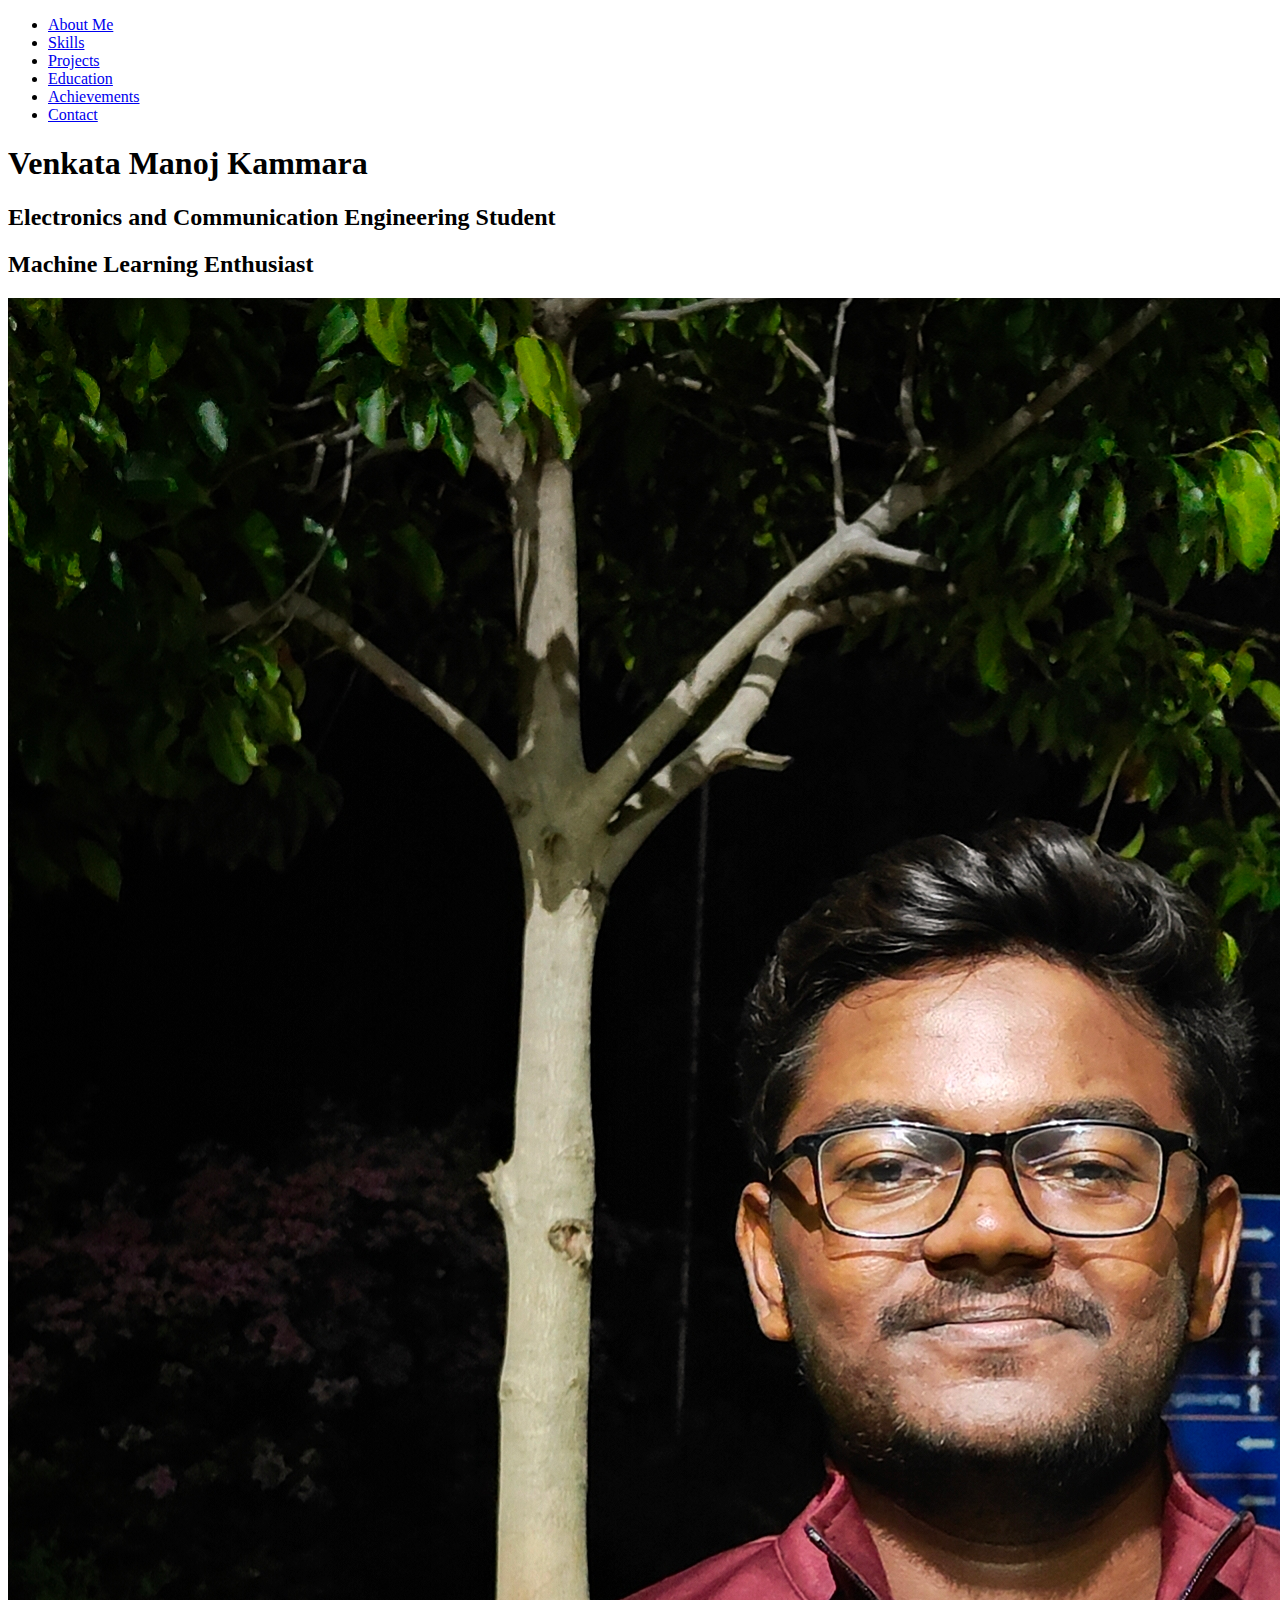
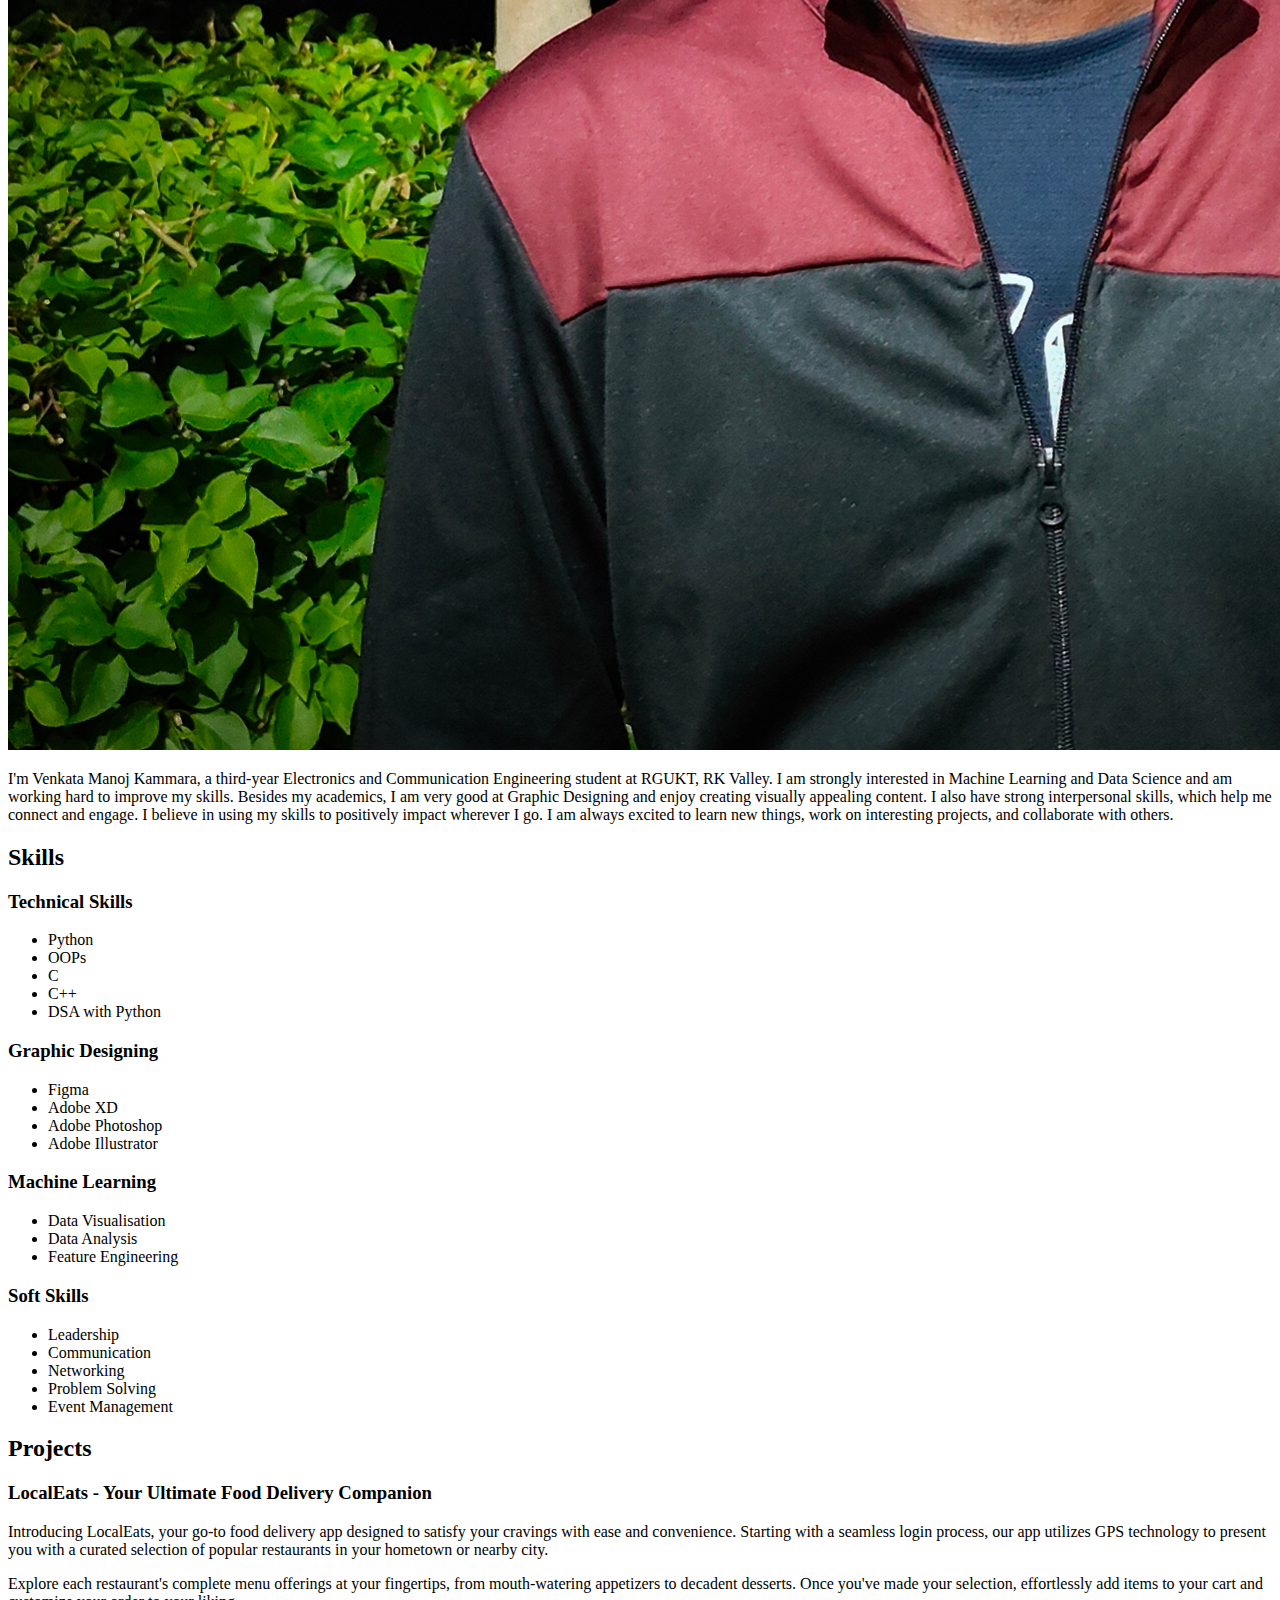
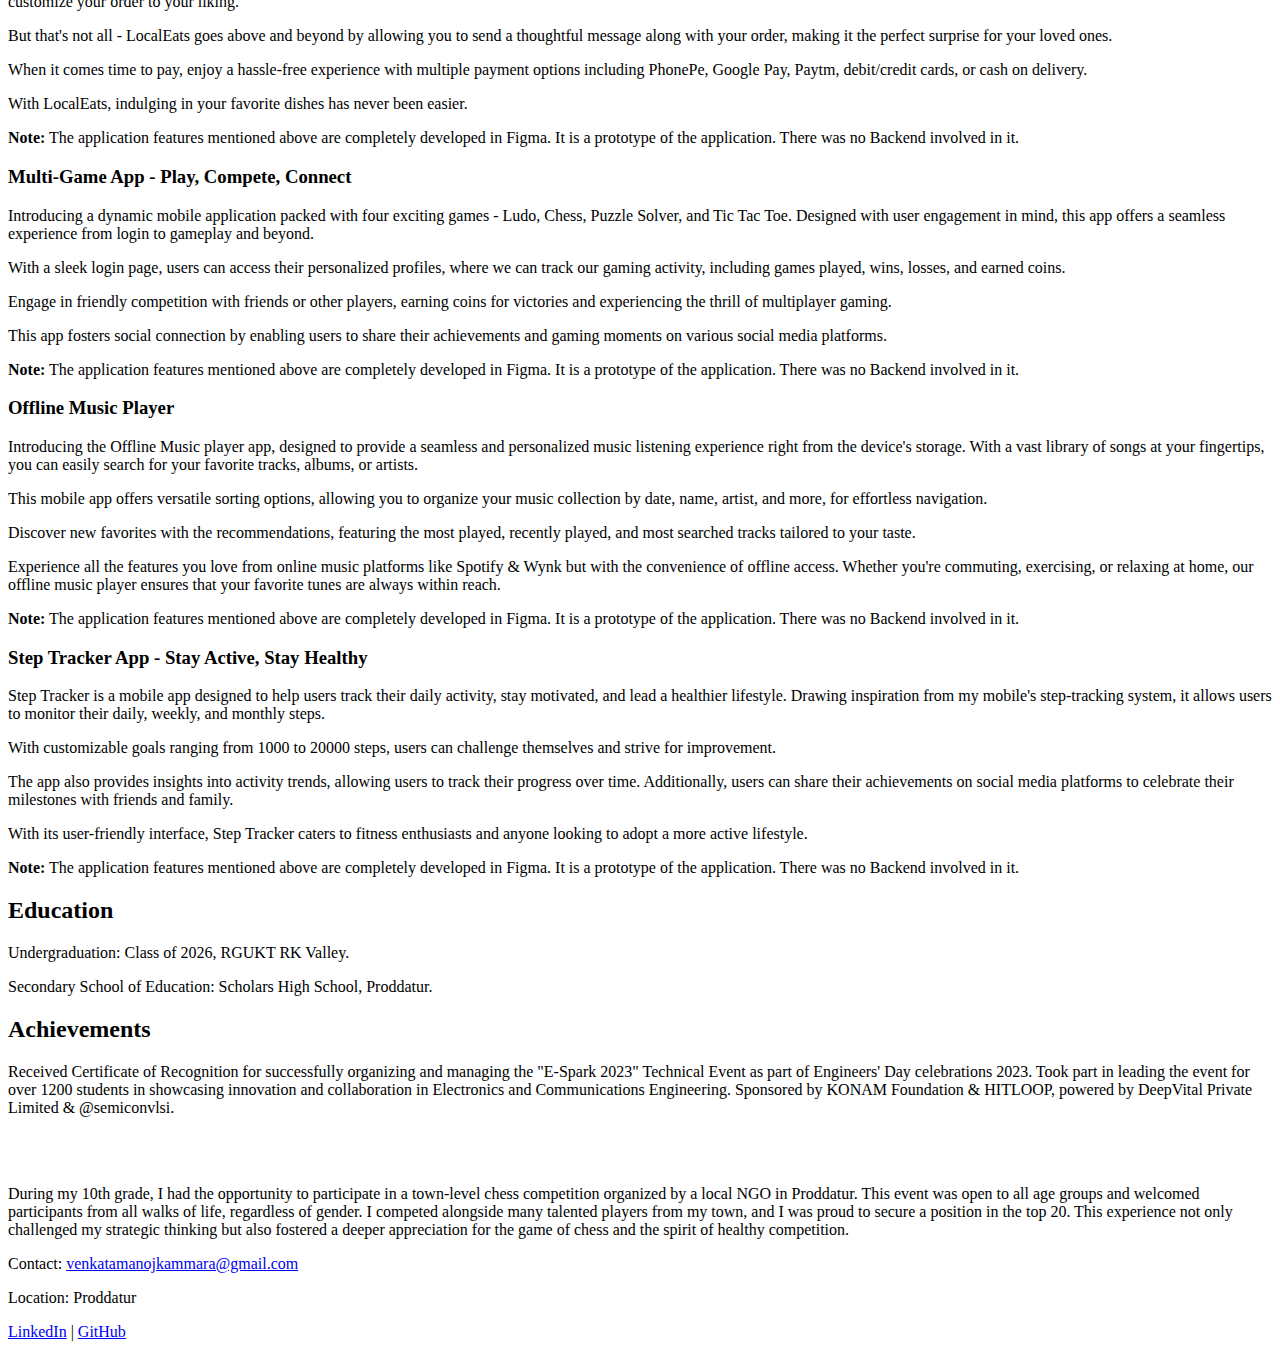
==== index.html @ 395d2ce2 "Add files via upload" ====
<!DOCTYPE html>
<html lang="en">
<head>
    <meta charset="UTF-8">
    <meta name="viewport" content="width=device-width, initial-scale=1.0">
    <title>Venkata Manoj Kammara - Portfolio</title>
    <link rel="stylesheet" href="c:\Users\venka\OneDrive\Documents\Venkata Manoj Portfolio\style.css">
</head>
<body>
    <header>
        <nav>
            <ul>
                <li><a href="#about">About Me</a></li>
                <li><a href="#skills">Skills</a></li>
                <li><a href="#projects">Projects</a></li>
                <li><a href="#education">Education</a></li>
                <li><a href="#achievements">Achievements</a></li>
                <li><a href="#contact">Contact</a></li>
            </ul>
        </nav>
    </header>

    <section id="about">
        <h1>Venkata Manoj Kammara</h1>
        <h2>Electronics and Communication Engineering Student</h2>
        <h2>Machine Learning Enthusiast</h2>
        <img src="profile.jpg" alt="Profile Picture">
        <p>I'm Venkata Manoj Kammara, a third-year Electronics and Communication Engineering student at RGUKT, RK Valley. I am strongly interested in Machine Learning and Data Science and am working hard to improve my skills. Besides my academics, I am very good at Graphic Designing and enjoy creating visually appealing content. I also have strong interpersonal skills, which help me connect and engage. I believe in using my skills to positively impact wherever I go. I am always excited to learn new things, work on interesting projects, and collaborate with others.</p>
    </section>

    <section id="skills">
        <h2>Skills</h2>
        <div class="skills-container">
            <div class="skill-category">
                <h3>Technical Skills</h3>
                <ul>
                    <li>Python</li>
                    <li>OOPs</li>
                    <li>C</li>
                    <li>C++</li>
                    <li>DSA with Python</li>
                </ul>
            </div>
            <div class="skill-category">
                <h3>Graphic Designing</h3>
                <ul>
                    <li>Figma</li>
                    <li>Adobe XD</li>
                    <li>Adobe Photoshop</li>
                    <li>Adobe Illustrator</li>
                </ul>
            </div>
            <div class="skill-category">
                <h3>Machine Learning</h3>
                <ul>
                    <li>Data Visualisation</li>
                    <li>Data Analysis</li>
                    <li>Feature Engineering</li>
                </ul>
            </div>
            <div class="skill-category">
                <h3>Soft Skills</h3>
                <ul>
                    <li>Leadership</li>
                    <li>Communication</li>
                    <li>Networking</li>
                    <li>Problem Solving</li>
                    <li>Event Management</li>
                </ul>
            </div>
        </div>
    </section>

    <section id="projects">
        <h2>Projects</h2>
        <div class="project">
            <h3>LocalEats - Your Ultimate Food Delivery Companion</h3>
            <p>Introducing LocalEats, your go-to food delivery app designed to satisfy your cravings with ease and convenience. Starting with a seamless login process, our app utilizes GPS technology to present you with a curated selection of popular restaurants in your hometown or nearby city.</p>
            <p>Explore each restaurant's complete menu offerings at your fingertips, from mouth-watering appetizers to decadent desserts. Once you've made your selection, effortlessly add items to your cart and customize your order to your liking.</p>
            <p>But that's not all - LocalEats goes above and beyond by allowing you to send a thoughtful message along with your order, making it the perfect surprise for your loved ones.</p>
            <p>When it comes time to pay, enjoy a hassle-free experience with multiple payment options including PhonePe, Google Pay, Paytm, debit/credit cards, or cash on delivery.</p>
            <p>With LocalEats, indulging in your favorite dishes has never been easier.</p>
            <p><strong>Note:</strong> The application features mentioned above are completely developed in Figma. It is a prototype of the application. There was no Backend involved in it.</p>
        </div>

        <div class="project">
            <h3>Multi-Game App - Play, Compete, Connect</h3>
            <p>Introducing a dynamic mobile application packed with four exciting games - Ludo, Chess, Puzzle Solver, and Tic Tac Toe. Designed with user engagement in mind, this app offers a seamless experience from login to gameplay and beyond.</p>
            <p>With a sleek login page, users can access their personalized profiles, where we can track our gaming activity, including games played, wins, losses, and earned coins.</p>
            <p>Engage in friendly competition with friends or other players, earning coins for victories and experiencing the thrill of multiplayer gaming.</p>
            <p>This app fosters social connection by enabling users to share their achievements and gaming moments on various social media platforms.</p>
            <p><strong>Note:</strong> The application features mentioned above are completely developed in Figma. It is a prototype of the application. There was no Backend involved in it.</p>
        </div>

        <div class="project">
            <h3>Offline Music Player</h3>
            <p>Introducing the Offline Music player app, designed to provide a seamless and personalized music listening experience right from the device's storage. With a vast library of songs at your fingertips, you can easily search for your favorite tracks, albums, or artists.</p>
            <p>This mobile app offers versatile sorting options, allowing you to organize your music collection by date, name, artist, and more, for effortless navigation.</p>
            <p>Discover new favorites with the recommendations, featuring the most played, recently played, and most searched tracks tailored to your taste.</p>
            <p>Experience all the features you love from online music platforms like Spotify & Wynk but with the convenience of offline access. Whether you're commuting, exercising, or relaxing at home, our offline music player ensures that your favorite tunes are always within reach.</p>
            <p><strong>Note:</strong> The application features mentioned above are completely developed in Figma. It is a prototype of the application. There was no Backend involved in it.</p>
        </div>

        <div class="project">
            <h3>Step Tracker App - Stay Active, Stay Healthy</h3>
            <p>Step Tracker is a mobile app designed to help users track their daily activity, stay motivated, and lead a healthier lifestyle. Drawing inspiration from my mobile's step-tracking system, it allows users to monitor their daily, weekly, and monthly steps.</p>
            <p>With customizable goals ranging from 1000 to 20000 steps, users can challenge themselves and strive for improvement.</p>
            <p>The app also provides insights into activity trends, allowing users to track their progress over time. Additionally, users can share their achievements on social media platforms to celebrate their milestones with friends and family.</p>
            <p>With its user-friendly interface, Step Tracker caters to fitness enthusiasts and anyone looking to adopt a more active lifestyle.</p>
            <p><strong>Note:</strong> The application features mentioned above are completely developed in Figma. It is a prototype of the application. There was no Backend involved in it.</p>
        </div>
    </section>

    <section id="education">
        <h2>Education</h2>
        <p>Undergraduation: Class of 2026, RGUKT RK Valley.</p>
        <p>Secondary School of Education: Scholars High School, Proddatur.</p>
    </section>

    <section id="achievements">
        <h2>Achievements</h2>
        <div class="achievement">
            <p>Received Certificate of Recognition for successfully organizing and managing the "E-Spark 2023" Technical Event as part of Engineers' Day celebrations 2023. Took part in leading the event for over 1200 students in showcasing innovation and collaboration in Electronics and Communications Engineering. Sponsored by KONAM Foundation & HITLOOP, powered by DeepVital Private Limited & @semiconvlsi.</p>
        </div>
        <br>
        <br>
        <div class="achievement">
            <p>During my 10th grade, I had the opportunity to participate in a town-level chess competition organized by a local NGO in Proddatur. This event was open to all age groups and welcomed participants from all walks of life, regardless of gender. I competed alongside many talented players from my town, and I was proud to secure a position in the top 20. This experience not only challenged my strategic thinking but also fostered a deeper appreciation for the game of chess and the spirit of healthy competition.</p>
        </div>
    </section>

    <footer>
        <p>Contact: <a href="mailto:venkatamanojkammara@gmail.com">venkatamanojkammara@gmail.com</a></p>
        <p>Location: Proddatur</p>
        <p><a href="https://www.linkedin.com/in/venkata-manoj-kammara/">LinkedIn</a> | <a href="https://github.com/venkatamanojkammara">GitHub</a></p>
    </footer>
</body>
</html>
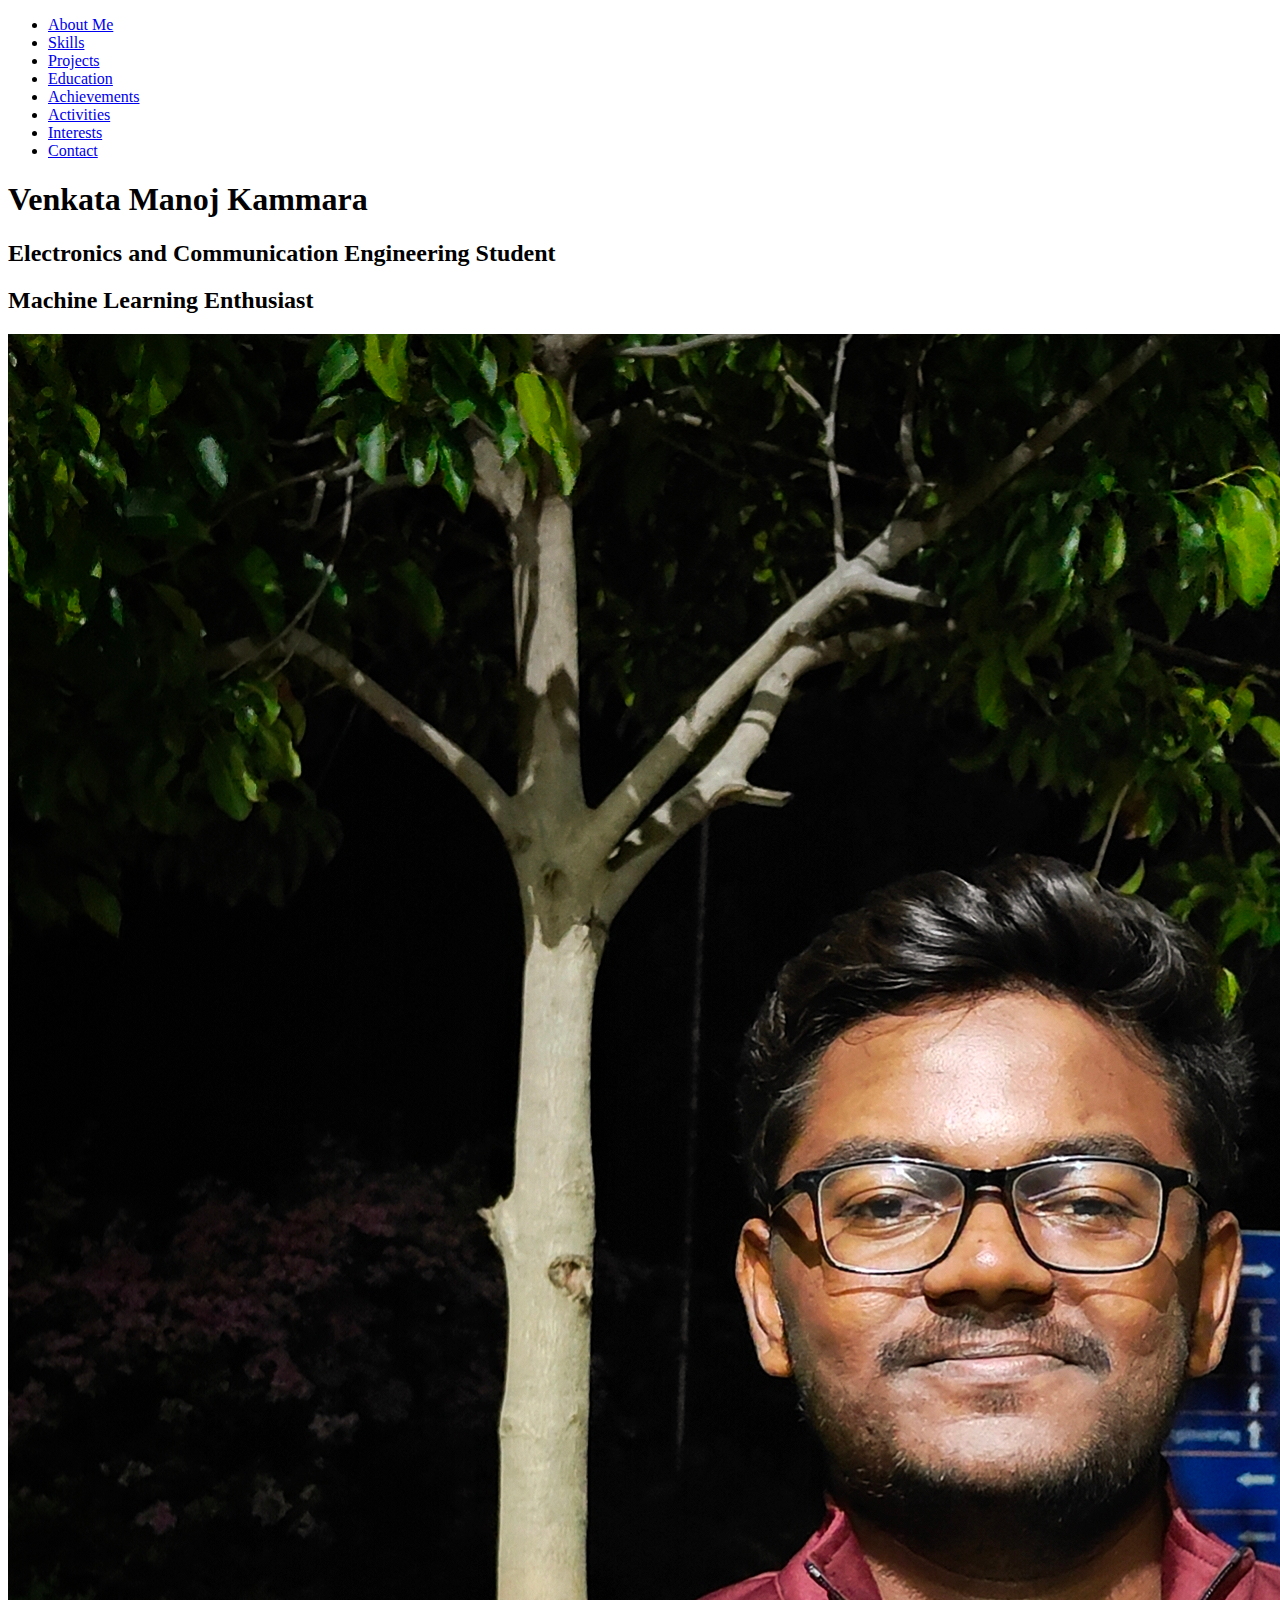
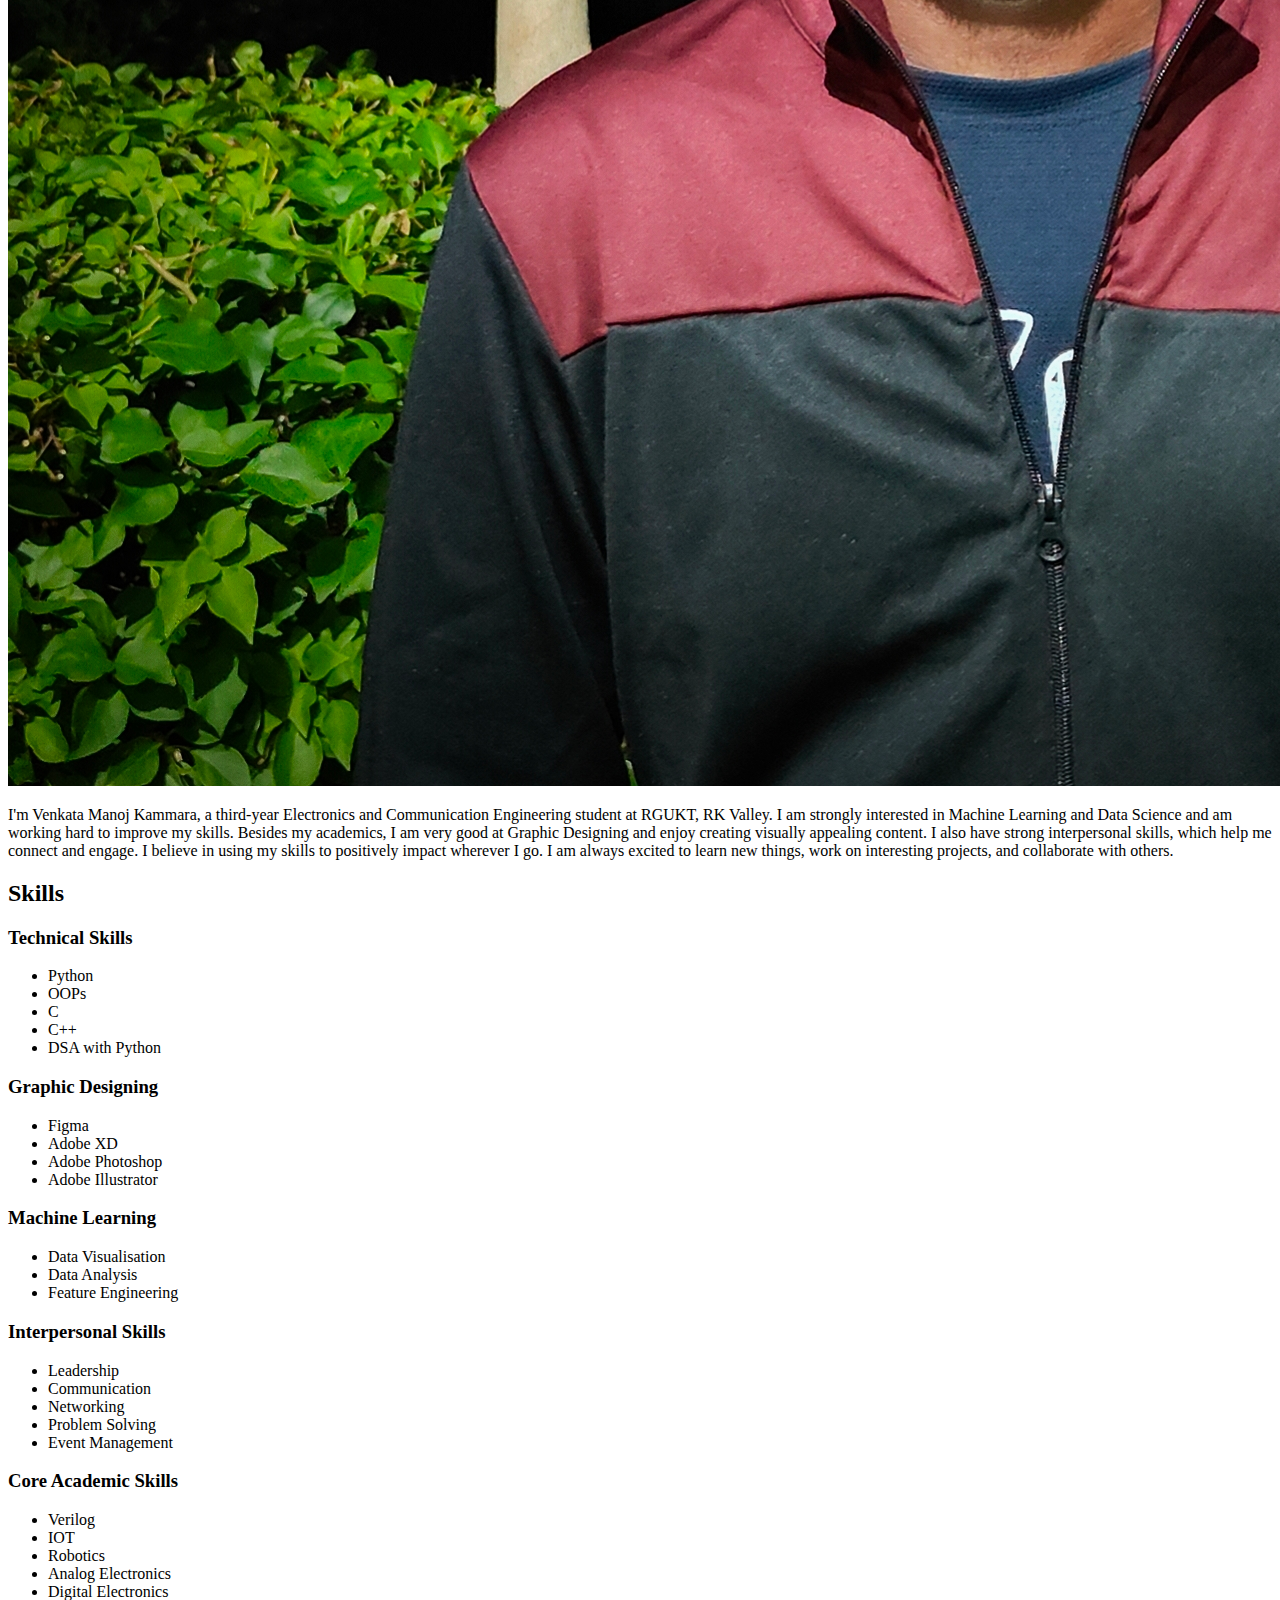
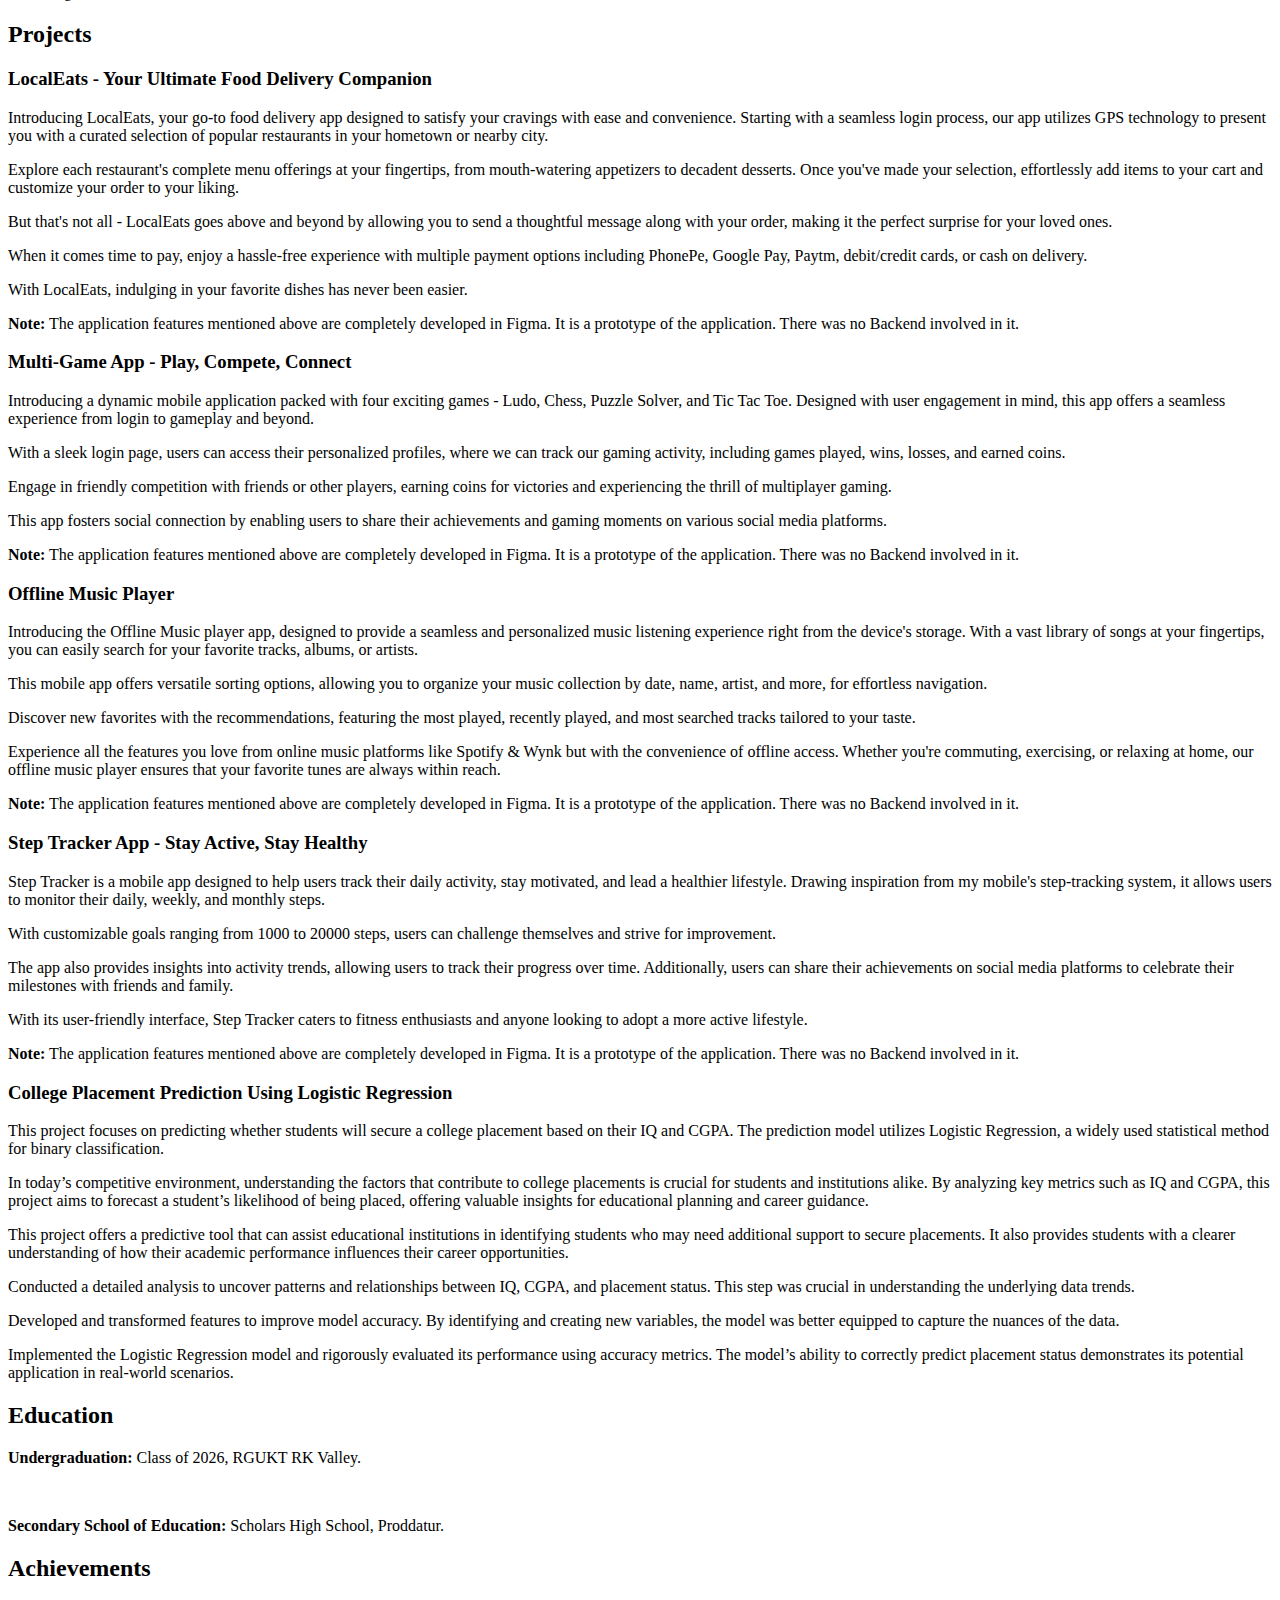
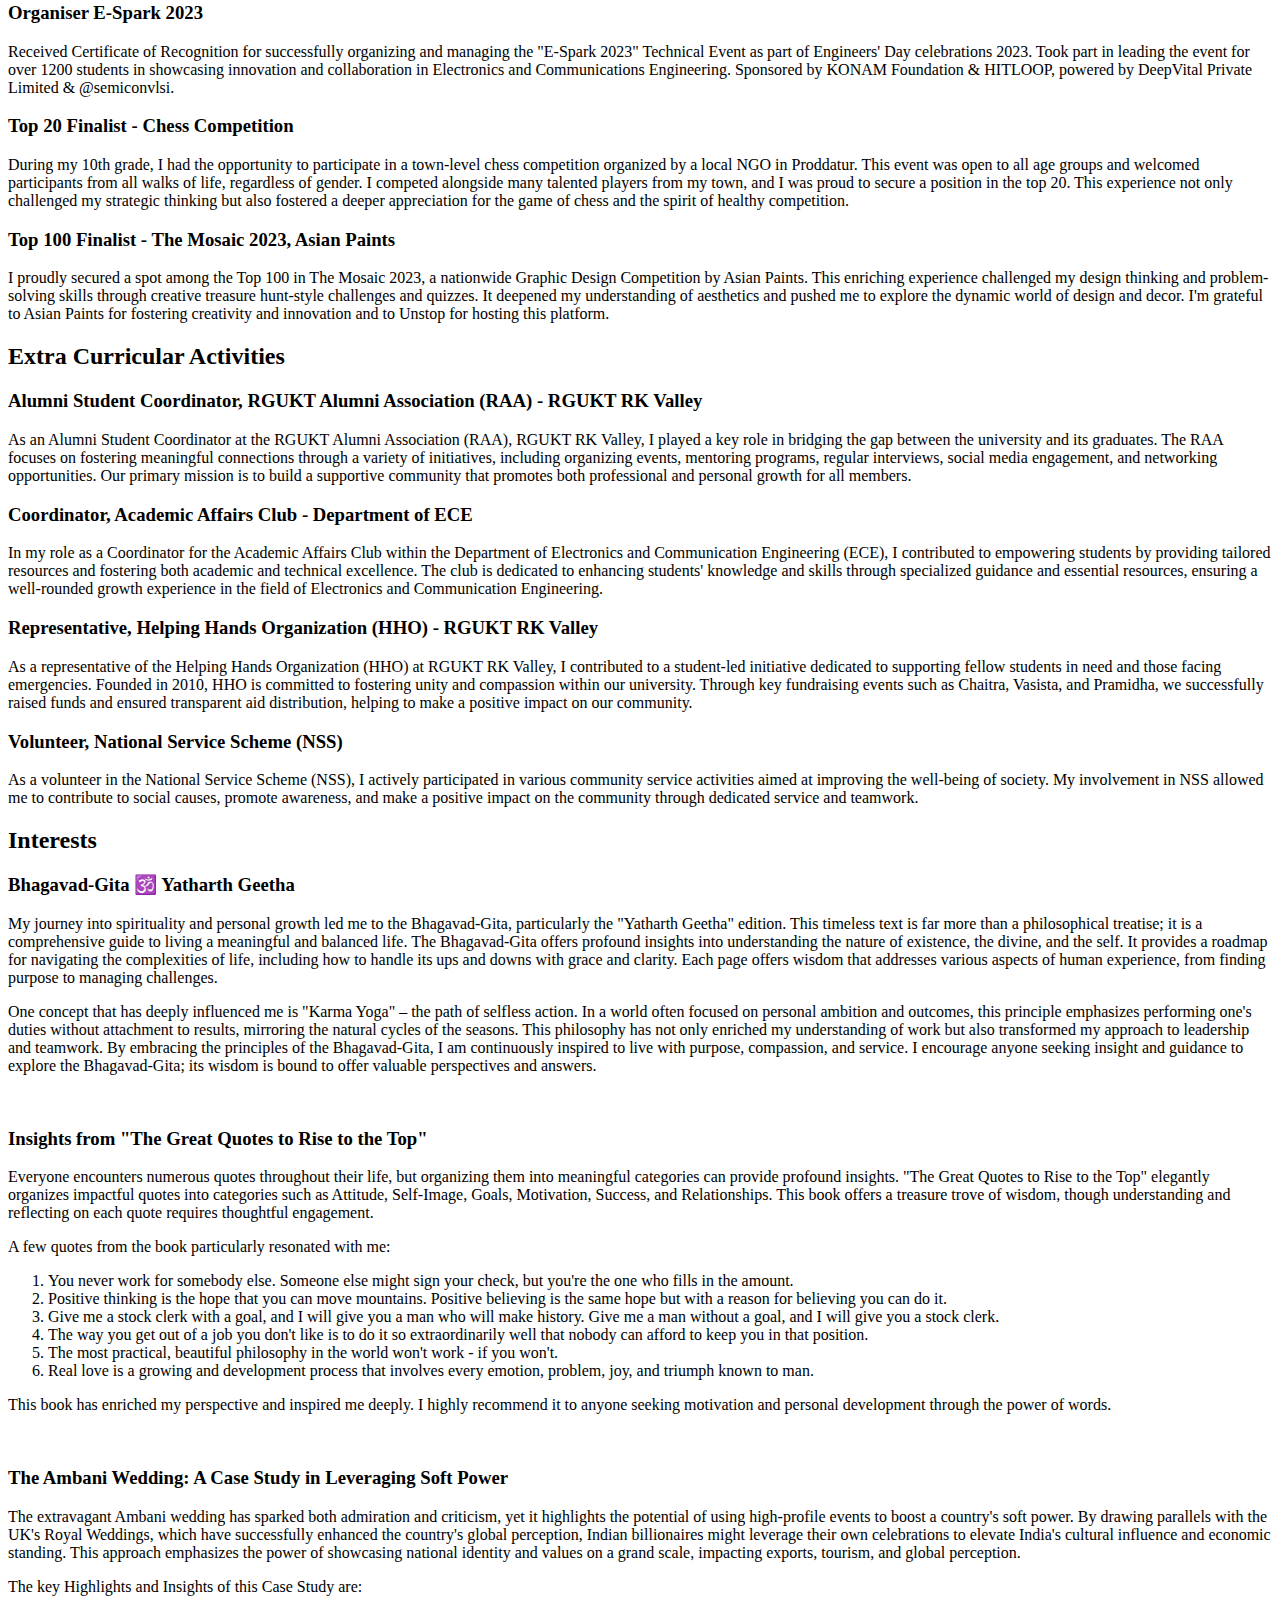
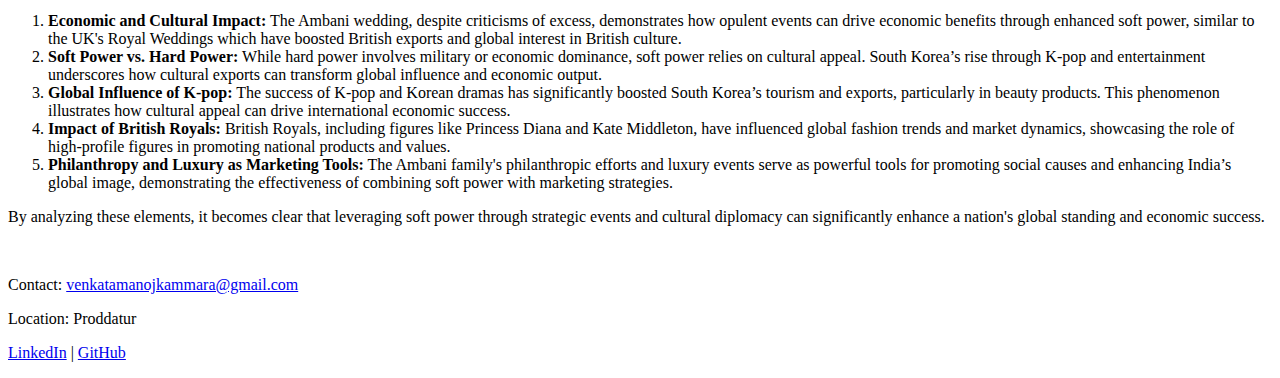
==== commit dfaed5bc: "Add files via upload" ====
--- a/index.html
+++ b/index.html
@@ -15,6 +15,8 @@
                 <li><a href="#projects">Projects</a></li>
                 <li><a href="#education">Education</a></li>
                 <li><a href="#achievements">Achievements</a></li>
+                <li><a href="#activities">Activities</a></li>
+                <li><a href="#interests">Interests</a></li>
                 <li><a href="#contact">Contact</a></li>
             </ul>
         </nav>
@@ -59,13 +61,23 @@
                 </ul>
             </div>
             <div class="skill-category">
-                <h3>Soft Skills</h3>
-                <ul>
-                    <li>Leadership</li>
+                <h3>Interpersonal Skills</h3>
+                <ul>
+                    <li>Leadership</li> 
                     <li>Communication</li>
                     <li>Networking</li>
                     <li>Problem Solving</li>
                     <li>Event Management</li>
+                </ul>
+            </div>
+            <div class="skill-category">
+                <h3>Core Academic Skills</h3>
+                <ul>
+                    <li>Verilog</li>
+                    <li>IOT</li>
+                    <li>Robotics</li>
+                    <li>Analog Electronics</li>
+                    <li>Digital Electronics</li>
                 </ul>
             </div>
         </div>
@@ -109,25 +121,113 @@
             <p>With its user-friendly interface, Step Tracker caters to fitness enthusiasts and anyone looking to adopt a more active lifestyle.</p>
             <p><strong>Note:</strong> The application features mentioned above are completely developed in Figma. It is a prototype of the application. There was no Backend involved in it.</p>
         </div>
+
+        <div class="project">
+            <h3>College Placement Prediction Using Logistic Regression</h3>
+            <p>This project focuses on predicting whether students will secure a college placement based on their IQ and CGPA. The prediction model utilizes Logistic Regression, a widely used statistical method for binary classification.</p>
+            <p>In today’s competitive environment, understanding the factors that contribute to college placements is crucial for students and institutions alike. By analyzing key metrics such as IQ and CGPA, this project aims to forecast a student’s likelihood of being placed, offering valuable insights for educational planning and career guidance.</p>
+            <p>This project offers a predictive tool that can assist educational institutions in identifying students who may need additional support to secure placements. It also provides students with a clearer understanding of how their academic performance influences their career opportunities.</p>
+            <p>Conducted a detailed analysis to uncover patterns and relationships between IQ, CGPA, and placement status. This step was crucial in understanding the underlying data trends.</p>
+            <p>Developed and transformed features to improve model accuracy. By identifying and creating new variables, the model was better equipped to capture the nuances of the data.</p>
+            <p>Implemented the Logistic Regression model and rigorously evaluated its performance using accuracy metrics. The model’s ability to correctly predict placement status demonstrates its potential application in real-world scenarios.</p>
+        </div>
+
     </section>
 
     <section id="education">
         <h2>Education</h2>
-        <p>Undergraduation: Class of 2026, RGUKT RK Valley.</p>
-        <p>Secondary School of Education: Scholars High School, Proddatur.</p>
+        <p><strong>Undergraduation:</strong> Class of 2026, RGUKT RK Valley.</p>
+        <br>
+        <p><strong>Secondary School of Education:</strong> Scholars High School, Proddatur.</p>
     </section>
 
     <section id="achievements">
         <h2>Achievements</h2>
         <div class="achievement">
+            <h3>Organiser E-Spark 2023</h3>
             <p>Received Certificate of Recognition for successfully organizing and managing the "E-Spark 2023" Technical Event as part of Engineers' Day celebrations 2023. Took part in leading the event for over 1200 students in showcasing innovation and collaboration in Electronics and Communications Engineering. Sponsored by KONAM Foundation & HITLOOP, powered by DeepVital Private Limited & @semiconvlsi.</p>
         </div>
+
+        <div class="achievement">
+            <h3>Top 20 Finalist - Chess Competition</h3>
+            <p>During my 10th grade, I had the opportunity to participate in a town-level chess competition organized by a local NGO in Proddatur. This event was open to all age groups and welcomed participants from all walks of life, regardless of gender. I competed alongside many talented players from my town, and I was proud to secure a position in the top 20. This experience not only challenged my strategic thinking but also fostered a deeper appreciation for the game of chess and the spirit of healthy competition.</p>
+        </div>
+
+        <div class="achievement">
+            <h3>Top 100 Finalist - The Mosaic 2023, Asian Paints</h3>
+            <p>I proudly secured a spot among the Top 100 in The Mosaic 2023, a nationwide Graphic Design Competition by Asian Paints. This enriching experience challenged my design thinking and problem-solving skills through creative treasure hunt-style challenges and quizzes. It deepened my understanding of aesthetics and pushed me to explore the dynamic world of design and decor. I'm grateful to Asian Paints for fostering creativity and innovation and to Unstop for hosting this platform.
+
+            </p>
+        </div>
+    </section>
+
+    <section id="activities">
+        <h2>Extra Curricular Activities</h2>
+        <div class="activity">
+            <h3>Alumni Student Coordinator, RGUKT Alumni Association (RAA) - RGUKT RK Valley</h3>
+            <p>As an Alumni Student Coordinator at the RGUKT Alumni Association (RAA), RGUKT RK Valley, I played a key role in bridging the gap between the university and its graduates. The RAA focuses on fostering meaningful connections through a variety of initiatives, including organizing events, mentoring programs, regular interviews, social media engagement, and networking opportunities. Our primary mission is to build a supportive community that promotes both professional and personal growth for all members.</p>   
+        </div>
+
+        <div class="activity">
+            <h3>Coordinator, Academic Affairs Club - Department of ECE</h3>
+            <p>In my role as a Coordinator for the Academic Affairs Club within the Department of Electronics and Communication Engineering (ECE), I contributed to empowering students by providing tailored resources and fostering both academic and technical excellence. The club is dedicated to enhancing students' knowledge and skills through specialized guidance and essential resources, ensuring a well-rounded growth experience in the field of Electronics and Communication Engineering.</p>   
+        </div>
+
+        <div class="activity">
+            <h3>Representative, Helping Hands Organization (HHO) - RGUKT RK Valley</h3>
+            <p>As a representative of the Helping Hands Organization (HHO) at RGUKT RK Valley, I contributed to a student-led initiative dedicated to supporting fellow students in need and those facing emergencies. Founded in 2010, HHO is committed to fostering unity and compassion within our university. Through key fundraising events such as Chaitra, Vasista, and Pramidha, we successfully raised funds and ensured transparent aid distribution, helping to make a positive impact on our community.</p>   
+        </div>
+
+        <div class="activity">
+            <h3>Volunteer, National Service Scheme (NSS)</h3>
+            <p>As a volunteer in the National Service Scheme (NSS), I actively participated in various community service activities aimed at improving the well-being of society. My involvement in NSS allowed me to contribute to social causes, promote awareness, and make a positive impact on the community through dedicated service and teamwork.</p>   
+        </div>
+    </section>
+
+    <section id="interests">
+        <h2>Interests</h2>
+        <div class="interests-container">
+            <div class="interests-category">
+                <h3>Bhagavad-Gita 🕉️ Yatharth Geetha</h3>
+                <p>My journey into spirituality and personal growth led me to the Bhagavad-Gita, particularly the "Yatharth Geetha" edition. This timeless text is far more than a philosophical treatise; it is a comprehensive guide to living a meaningful and balanced life. The Bhagavad-Gita offers profound insights into understanding the nature of existence, the divine, and the self. It provides a roadmap for navigating the complexities of life, including how to handle its ups and downs with grace and clarity. Each page offers wisdom that addresses various aspects of human experience, from finding purpose to managing challenges.</p>
+                <p>One concept that has deeply influenced me is "Karma Yoga" – the path of selfless action. In a world often focused on personal ambition and outcomes, this principle emphasizes performing one's duties without attachment to results, mirroring the natural cycles of the seasons. This philosophy has not only enriched my understanding of work but also transformed my approach to leadership and teamwork. By embracing the principles of the Bhagavad-Gita, I am continuously inspired to live with purpose, compassion, and service. I encourage anyone seeking insight and guidance to explore the Bhagavad-Gita; its wisdom is bound to offer valuable perspectives and answers.</p>
+            </div>
+        </div>
         <br>
+        <div class="interests-container">
+            <div class="interests-category">
+                <h3>Insights from "The Great Quotes to Rise to the Top"</h3>
+                <p>Everyone encounters numerous quotes throughout their life, but organizing them into meaningful categories can provide profound insights. "The Great Quotes to Rise to the Top" elegantly organizes impactful quotes into categories such as Attitude, Self-Image, Goals, Motivation, Success, and Relationships. This book offers a treasure trove of wisdom, though understanding and reflecting on each quote requires thoughtful engagement.</p>
+                <p>A few quotes from the book particularly resonated with me:</p>
+                <ol>
+                    <li>You never work for somebody else. Someone else might sign your check, but you're the one who fills in the amount.</li>
+                    <li>Positive thinking is the hope that you can move mountains. Positive believing is the same hope but with a reason for believing you can do it.</li>
+                    <li>Give me a stock clerk with a goal, and I will give you a man who will make history. Give me a man without a goal, and I will give you a stock clerk.</li>
+                    <li>The way you get out of a job you don't like is to do it so extraordinarily well that nobody can afford to keep you in that position.</li>
+                    <li>The most practical, beautiful philosophy in the world won't work - if you won't.</li>
+                    <li>Real love is a growing and development process that involves every emotion, problem, joy, and triumph known to man.</li>
+                </ol>
+                <p>This book has enriched my perspective and inspired me deeply. I highly recommend it to anyone seeking motivation and personal development through the power of words.</p>
+            </div>
+        </div>
         <br>
-        <div class="achievement">
-            <p>During my 10th grade, I had the opportunity to participate in a town-level chess competition organized by a local NGO in Proddatur. This event was open to all age groups and welcomed participants from all walks of life, regardless of gender. I competed alongside many talented players from my town, and I was proud to secure a position in the top 20. This experience not only challenged my strategic thinking but also fostered a deeper appreciation for the game of chess and the spirit of healthy competition.</p>
-        </div>
-    </section>
+        <div class="interests-container">
+            <div class="interests-category">
+                <h3>The Ambani Wedding: A Case Study in Leveraging Soft Power</h3>
+                <p>The extravagant Ambani wedding has sparked both admiration and criticism, yet it highlights the potential of using high-profile events to boost a country's soft power. By drawing parallels with the UK's Royal Weddings, which have successfully enhanced the country's global perception, Indian billionaires might leverage their own celebrations to elevate India's cultural influence and economic standing. This approach emphasizes the power of showcasing national identity and values on a grand scale, impacting exports, tourism, and global perception.</p>
+                <p>The key Highlights and Insights of this Case Study are:</p>
+                <ol>
+                    <li><strong>Economic and Cultural Impact:</strong> The Ambani wedding, despite criticisms of excess, demonstrates how opulent events can drive economic benefits through enhanced soft power, similar to the UK's Royal Weddings which have boosted British exports and global interest in British culture.</li>
+                    <li><strong>Soft Power vs. Hard Power:</strong> While hard power involves military or economic dominance, soft power relies on cultural appeal. South Korea’s rise through K-pop and entertainment underscores how cultural exports can transform global influence and economic output.</li>
+                    <li><strong>Global Influence of K-pop:</strong> The success of K-pop and Korean dramas has significantly boosted South Korea’s tourism and exports, particularly in beauty products. This phenomenon illustrates how cultural appeal can drive international economic success.</li>
+                    <li><strong>Impact of British Royals:</strong> British Royals, including figures like Princess Diana and Kate Middleton, have influenced global fashion trends and market dynamics, showcasing the role of high-profile figures in promoting national products and values.</li>
+                    <li><strong>Philanthropy and Luxury as Marketing Tools:</strong> The Ambani family's philanthropic efforts and luxury events serve as powerful tools for promoting social causes and enhancing India’s global image, demonstrating the effectiveness of combining soft power with marketing strategies.</li>
+                </ol>
+                <p>By analyzing these elements, it becomes clear that leveraging soft power through strategic events and cultural diplomacy can significantly enhance a nation's global standing and economic success.</p>
+            </div>
+        </div>
+    </section>
+    <br>
 
     <footer>
         <p>Contact: <a href="mailto:venkatamanojkammara@gmail.com">venkatamanojkammara@gmail.com</a></p>
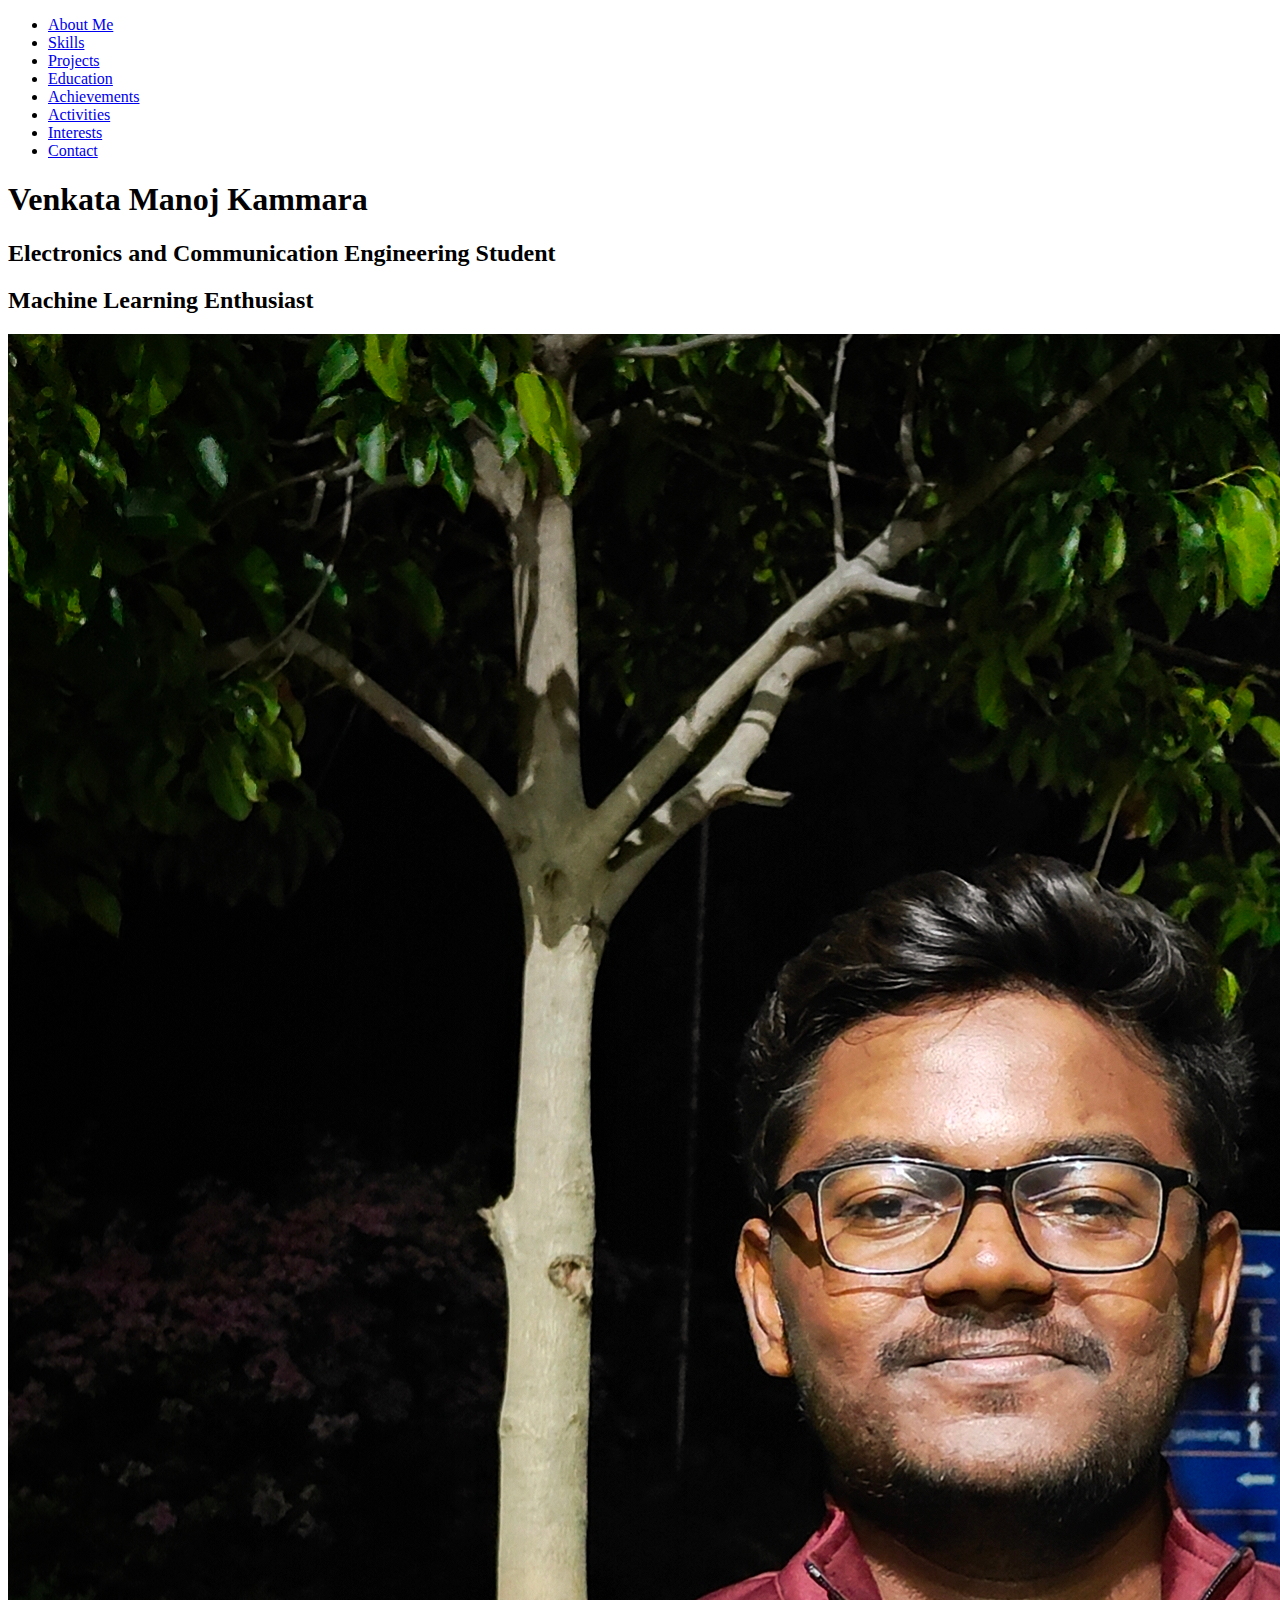
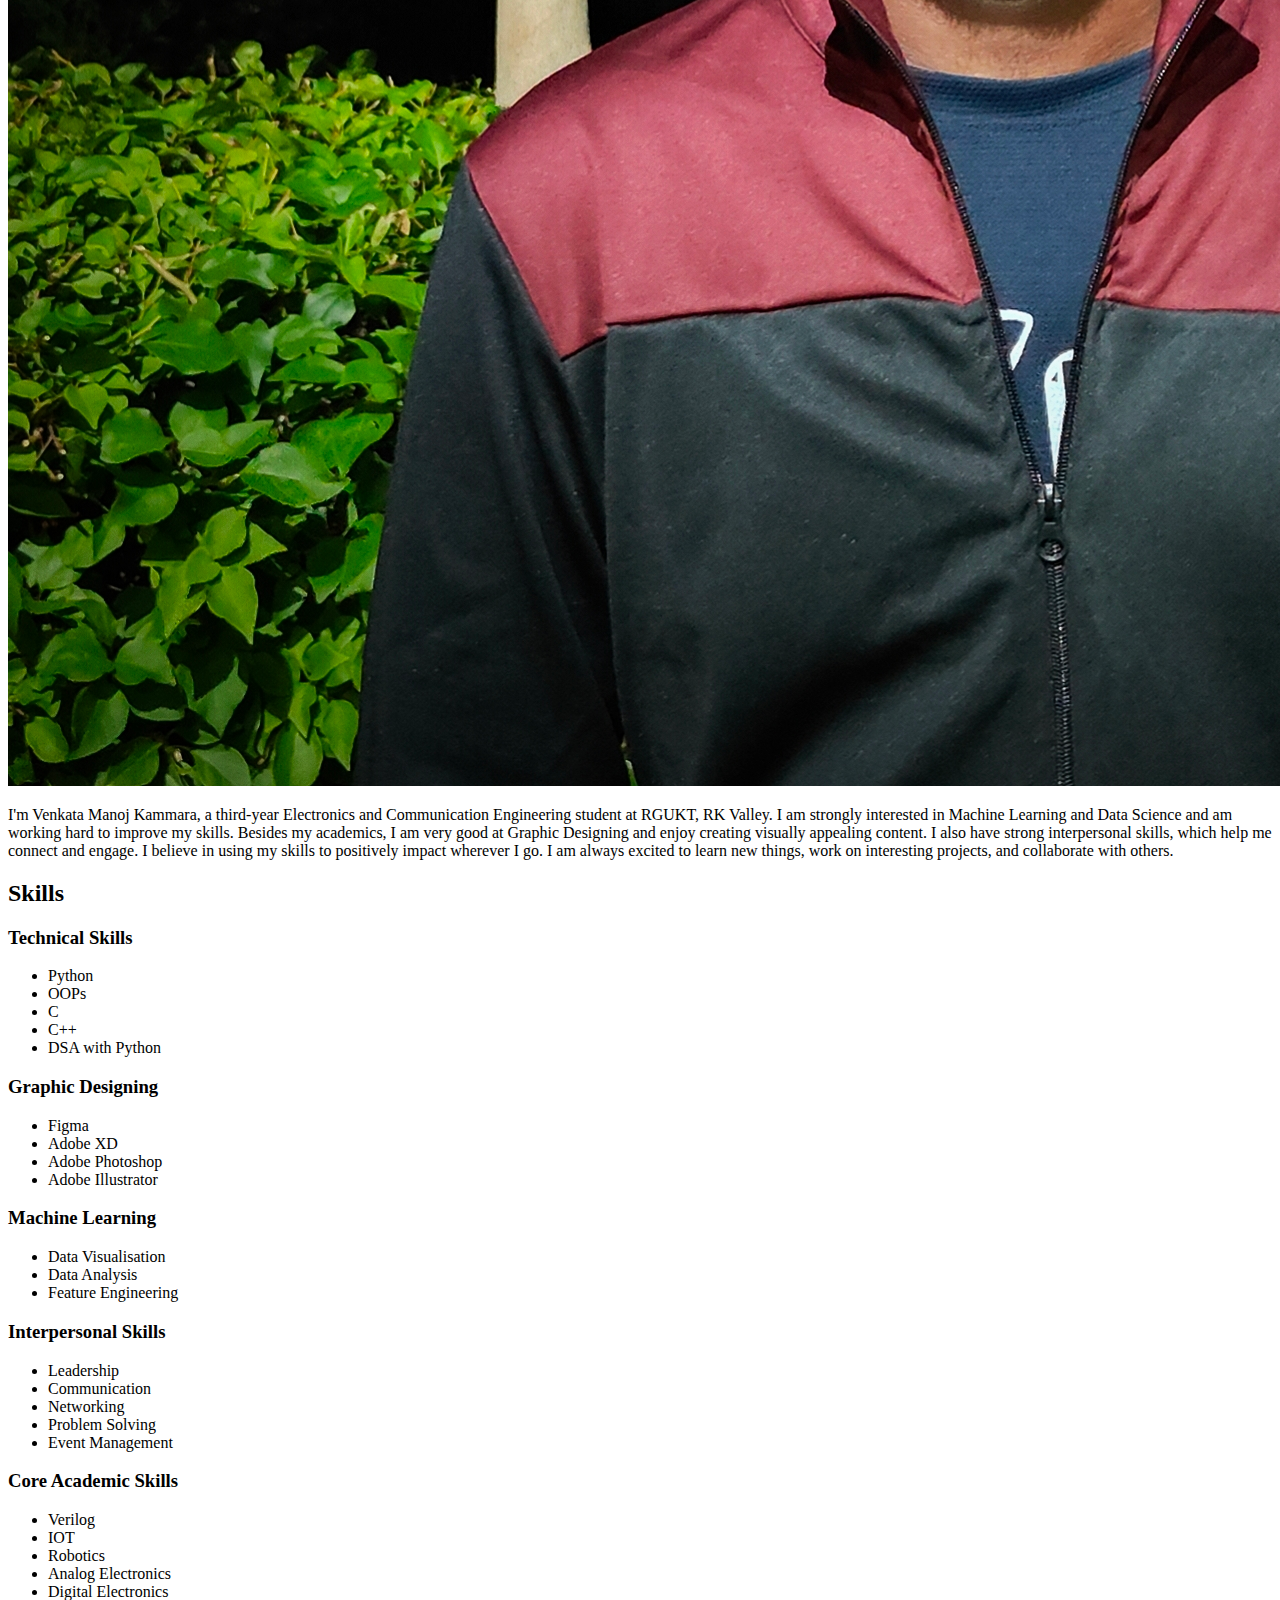
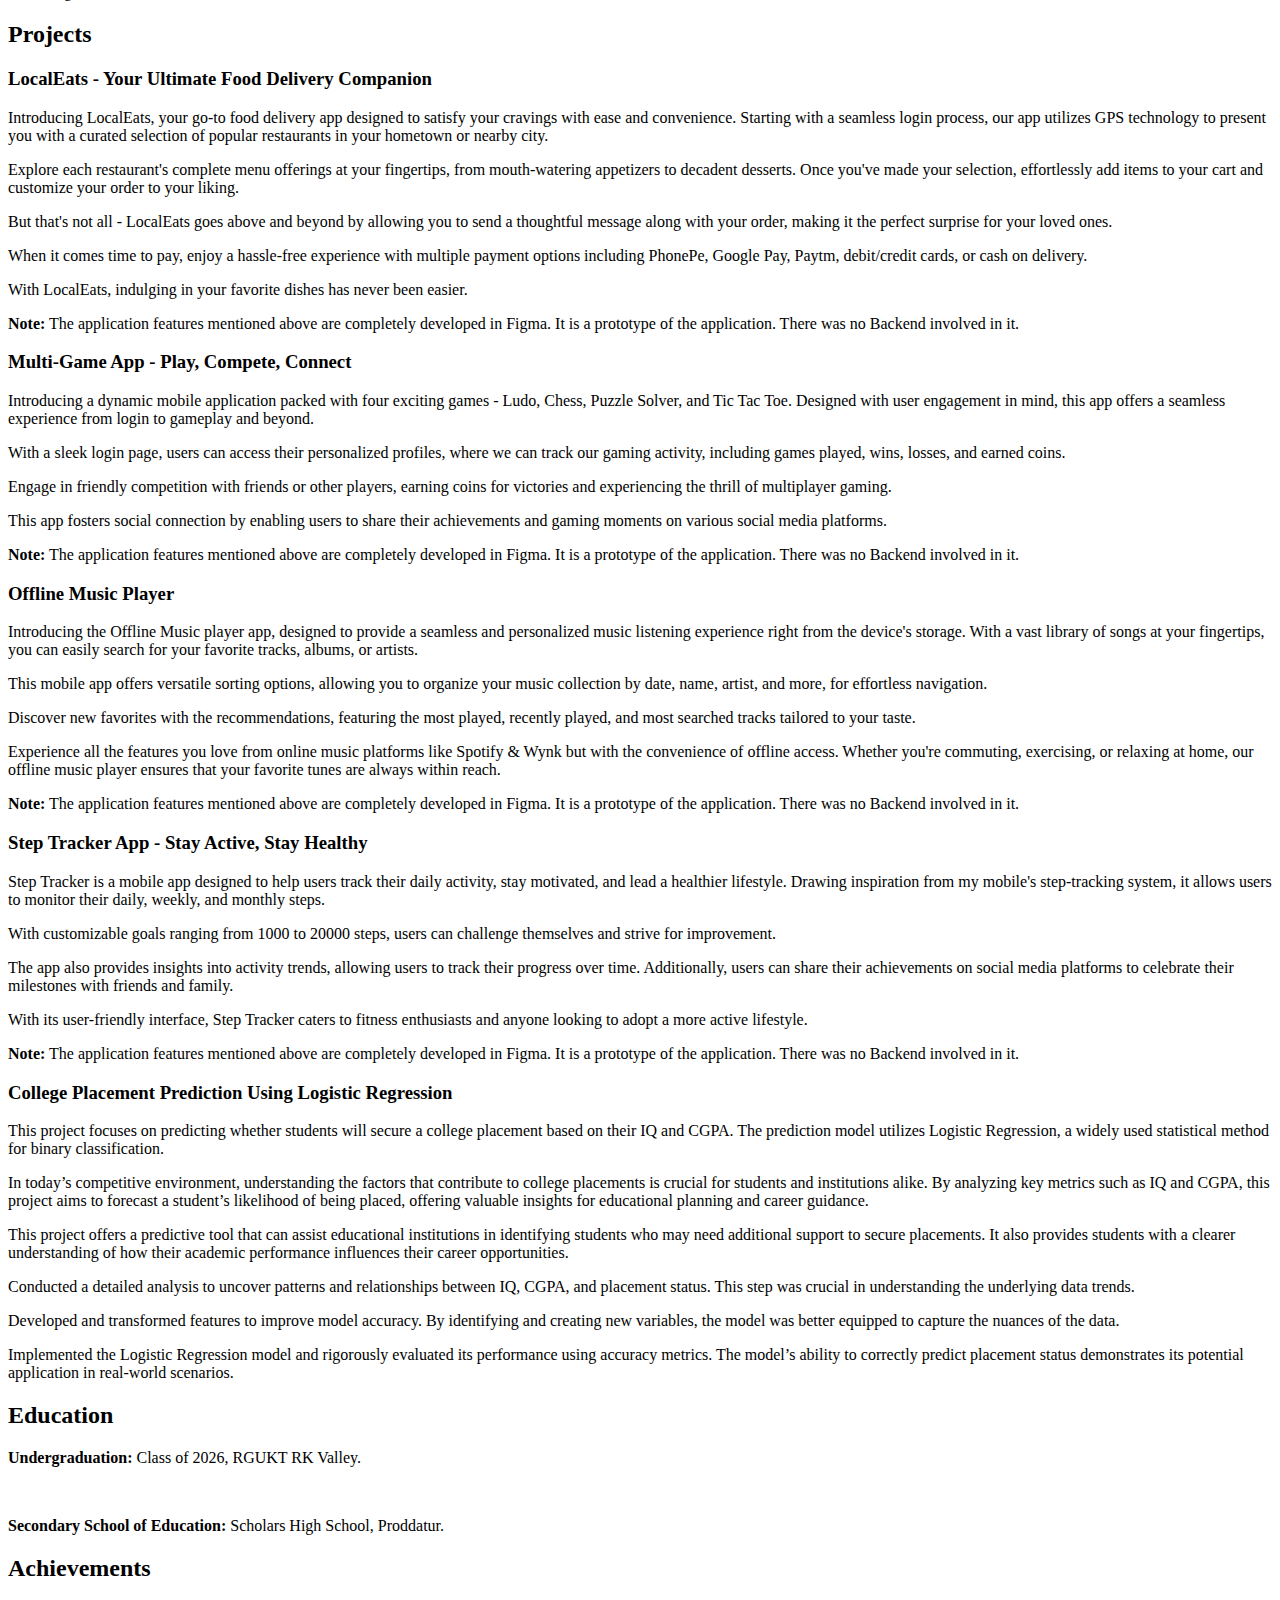
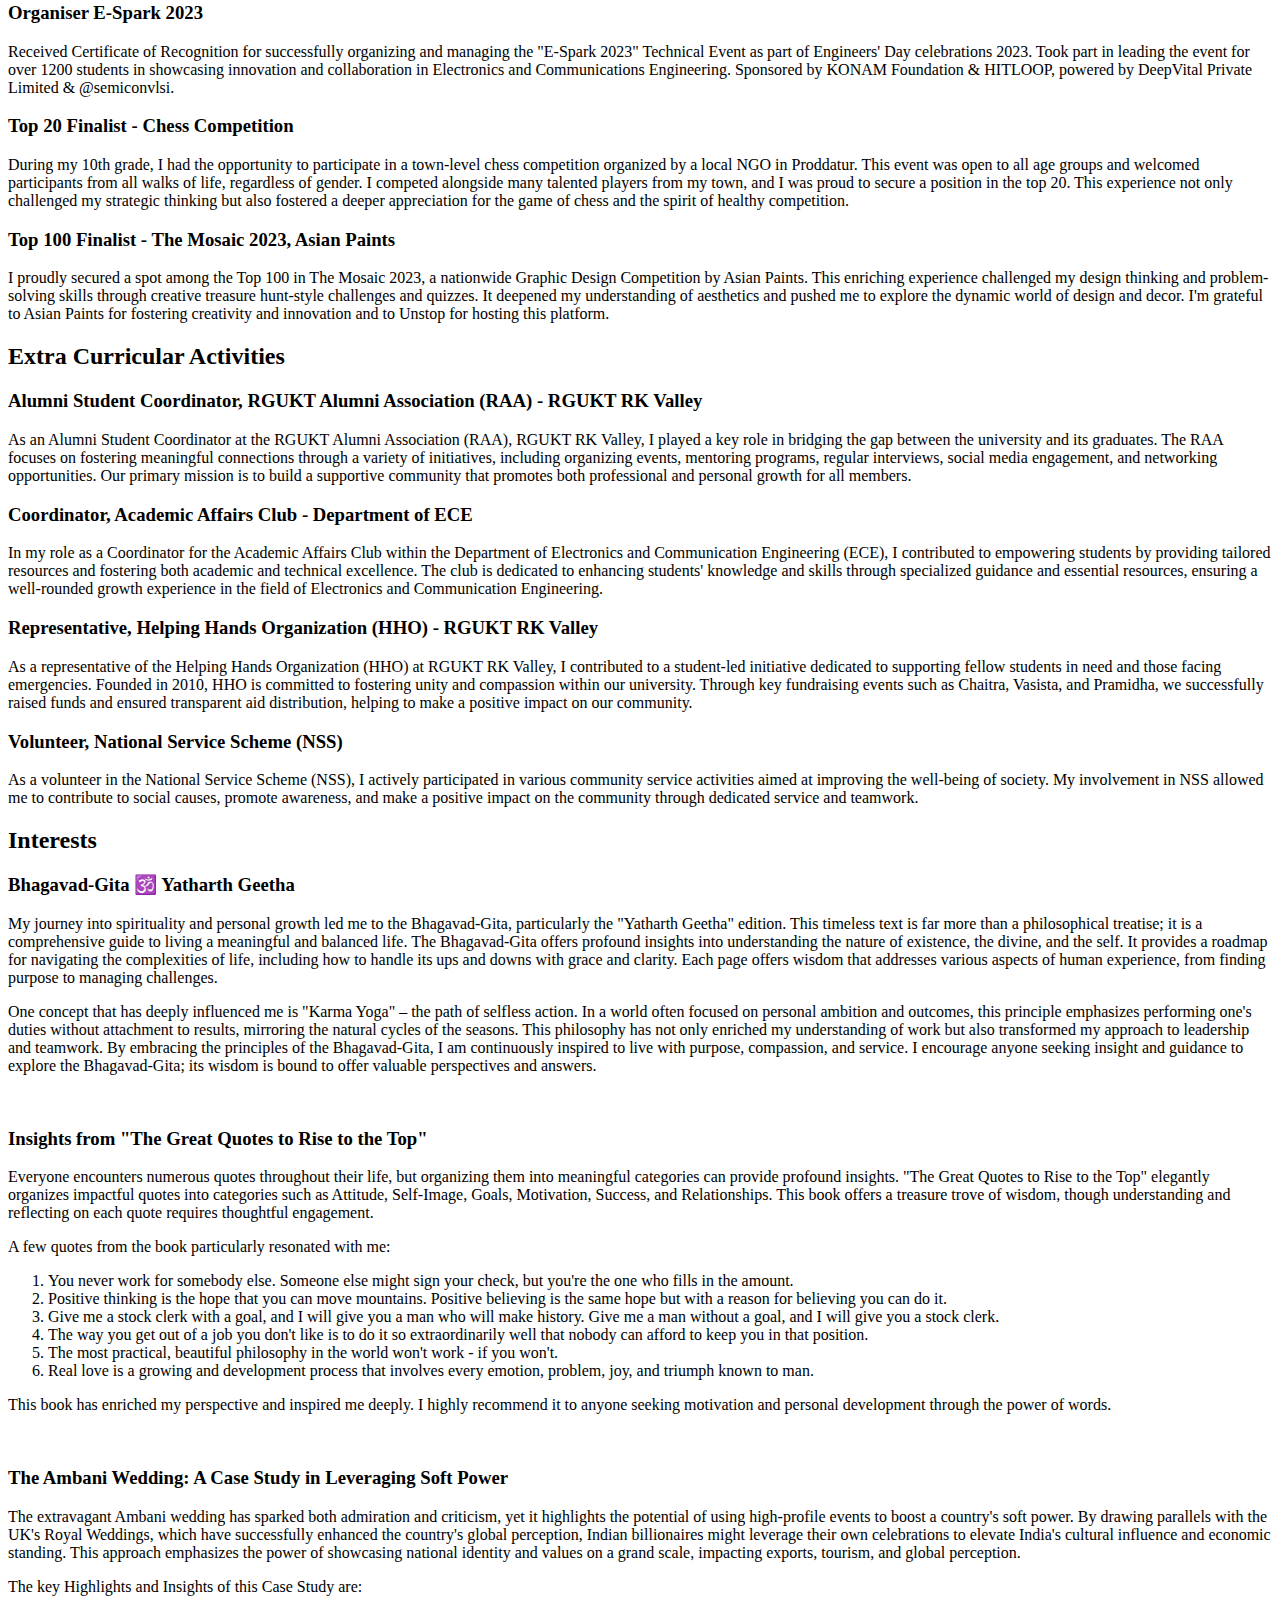
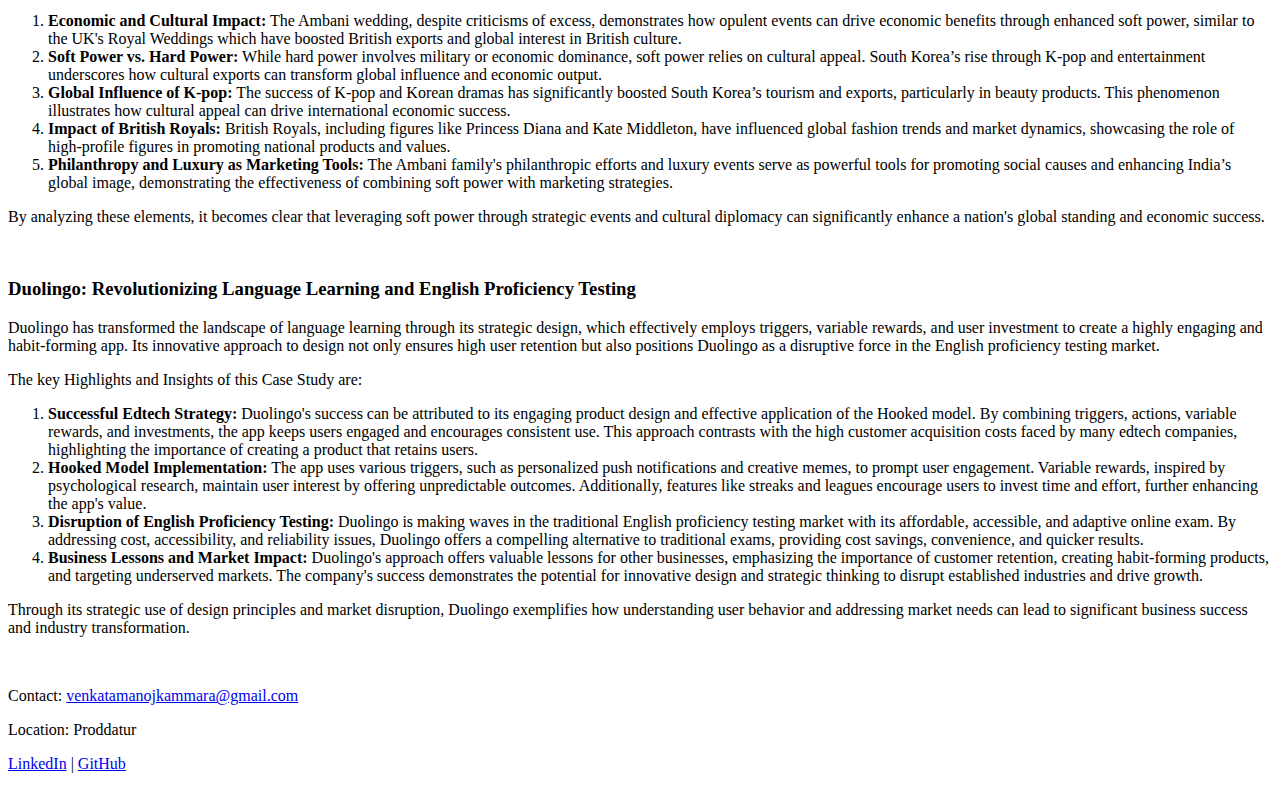
==== commit 7054f501: "Add files via upload" ====
--- a/index.html
+++ b/index.html
@@ -4,12 +4,17 @@
     <meta charset="UTF-8">
     <meta name="viewport" content="width=device-width, initial-scale=1.0">
     <title>Venkata Manoj Kammara - Portfolio</title>
-    <link rel="stylesheet" href="c:\Users\venka\OneDrive\Documents\Venkata Manoj Portfolio\style.css">
+    <link rel="stylesheet" href="c:\Users\venka\OneDrive\Documents\Venkata Manoj Portfolio Website\style.css">
 </head>
 <body>
     <header>
         <nav>
-            <ul>
+            <div class="menu-icon" onclick="toggleMenu()">
+                <div class="bar"></div>
+                <div class="bar"></div>
+                <div class="bar"></div>
+            </div>
+            <ul id="nav-links">
                 <li><a href="#about">About Me</a></li>
                 <li><a href="#skills">Skills</a></li>
                 <li><a href="#projects">Projects</a></li>
@@ -21,6 +26,7 @@
             </ul>
         </nav>
     </header>
+
 
     <section id="about">
         <h1>Venkata Manoj Kammara</h1>
@@ -226,6 +232,21 @@
                 <p>By analyzing these elements, it becomes clear that leveraging soft power through strategic events and cultural diplomacy can significantly enhance a nation's global standing and economic success.</p>
             </div>
         </div>
+        <br>
+        <div class="interests-container">
+            <div class="interests-category">
+                <h3>Duolingo: Revolutionizing Language Learning and English Proficiency Testing</h3>
+                <p>Duolingo has transformed the landscape of language learning through its strategic design, which effectively employs triggers, variable rewards, and user investment to create a highly engaging and habit-forming app. Its innovative approach to design not only ensures high user retention but also positions Duolingo as a disruptive force in the English proficiency testing market.</p>
+                <p>The key Highlights and Insights of this Case Study are:</p>
+                <ol>
+                    <li><strong>Successful Edtech Strategy:</strong> Duolingo's success can be attributed to its engaging product design and effective application of the Hooked model. By combining triggers, actions, variable rewards, and investments, the app keeps users engaged and encourages consistent use. This approach contrasts with the high customer acquisition costs faced by many edtech companies, highlighting the importance of creating a product that retains users.</li>
+                    <li><strong>Hooked Model Implementation:</strong>  The app uses various triggers, such as personalized push notifications and creative memes, to prompt user engagement. Variable rewards, inspired by psychological research, maintain user interest by offering unpredictable outcomes. Additionally, features like streaks and leagues encourage users to invest time and effort, further enhancing the app's value.</li>
+                    <li><strong>Disruption of English Proficiency Testing:</strong> Duolingo is making waves in the traditional English proficiency testing market with its affordable, accessible, and adaptive online exam. By addressing cost, accessibility, and reliability issues, Duolingo offers a compelling alternative to traditional exams, providing cost savings, convenience, and quicker results.</li>
+                    <li><strong>Business Lessons and Market Impact:</strong> Duolingo's approach offers valuable lessons for other businesses, emphasizing the importance of customer retention, creating habit-forming products, and targeting underserved markets. The company's success demonstrates the potential for innovative design and strategic thinking to disrupt established industries and drive growth.</li>
+                </ol>
+                <p>Through its strategic use of design principles and market disruption, Duolingo exemplifies how understanding user behavior and addressing market needs can lead to significant business success and industry transformation.</p>
+            </div>
+        </div>
     </section>
     <br>
 
@@ -234,5 +255,13 @@
         <p>Location: Proddatur</p>
         <p><a href="https://www.linkedin.com/in/venkata-manoj-kammara/">LinkedIn</a> | <a href="https://github.com/venkatamanojkammara">GitHub</a></p>
     </footer>
+
+    <script>
+        function toggleMenu() {
+            const navLinks = document.getElementById('nav-links');
+            navLinks.classList.toggle('active');
+        }
+    </script>
+
 </body>
 </html>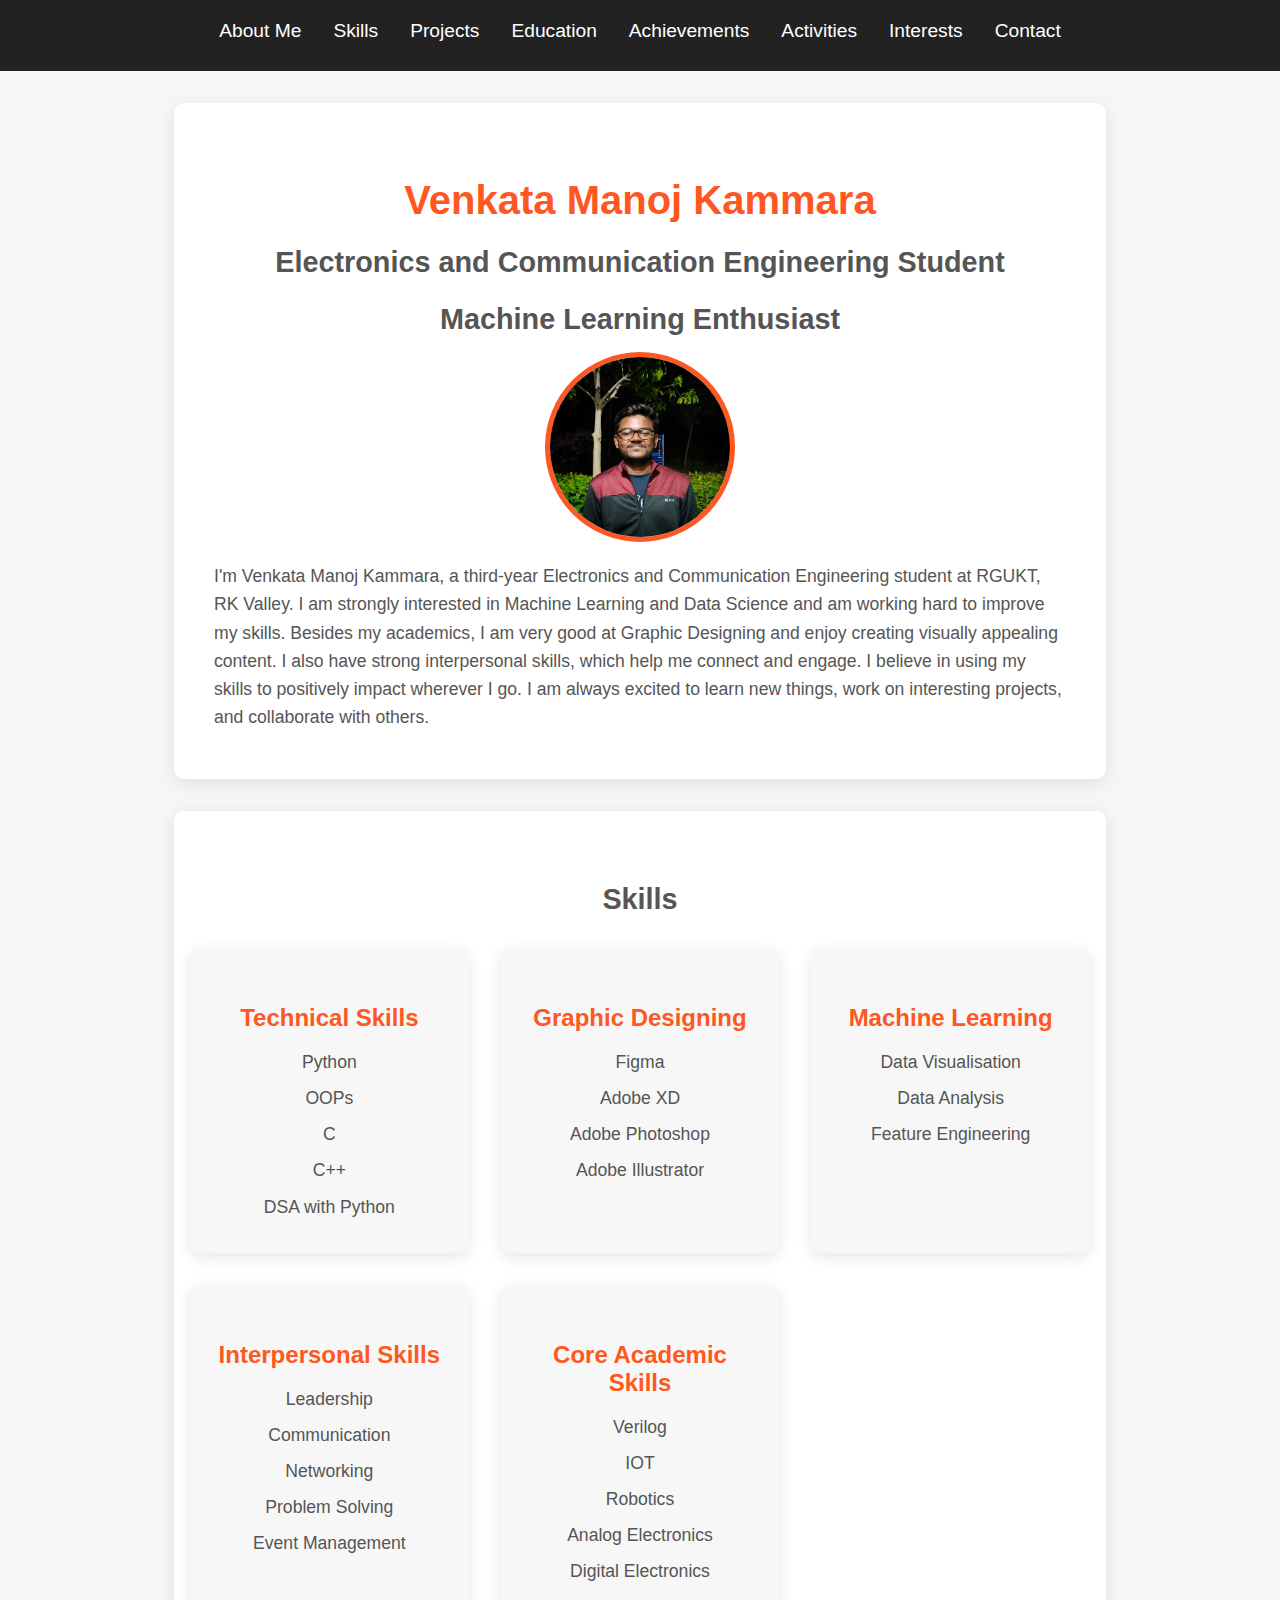
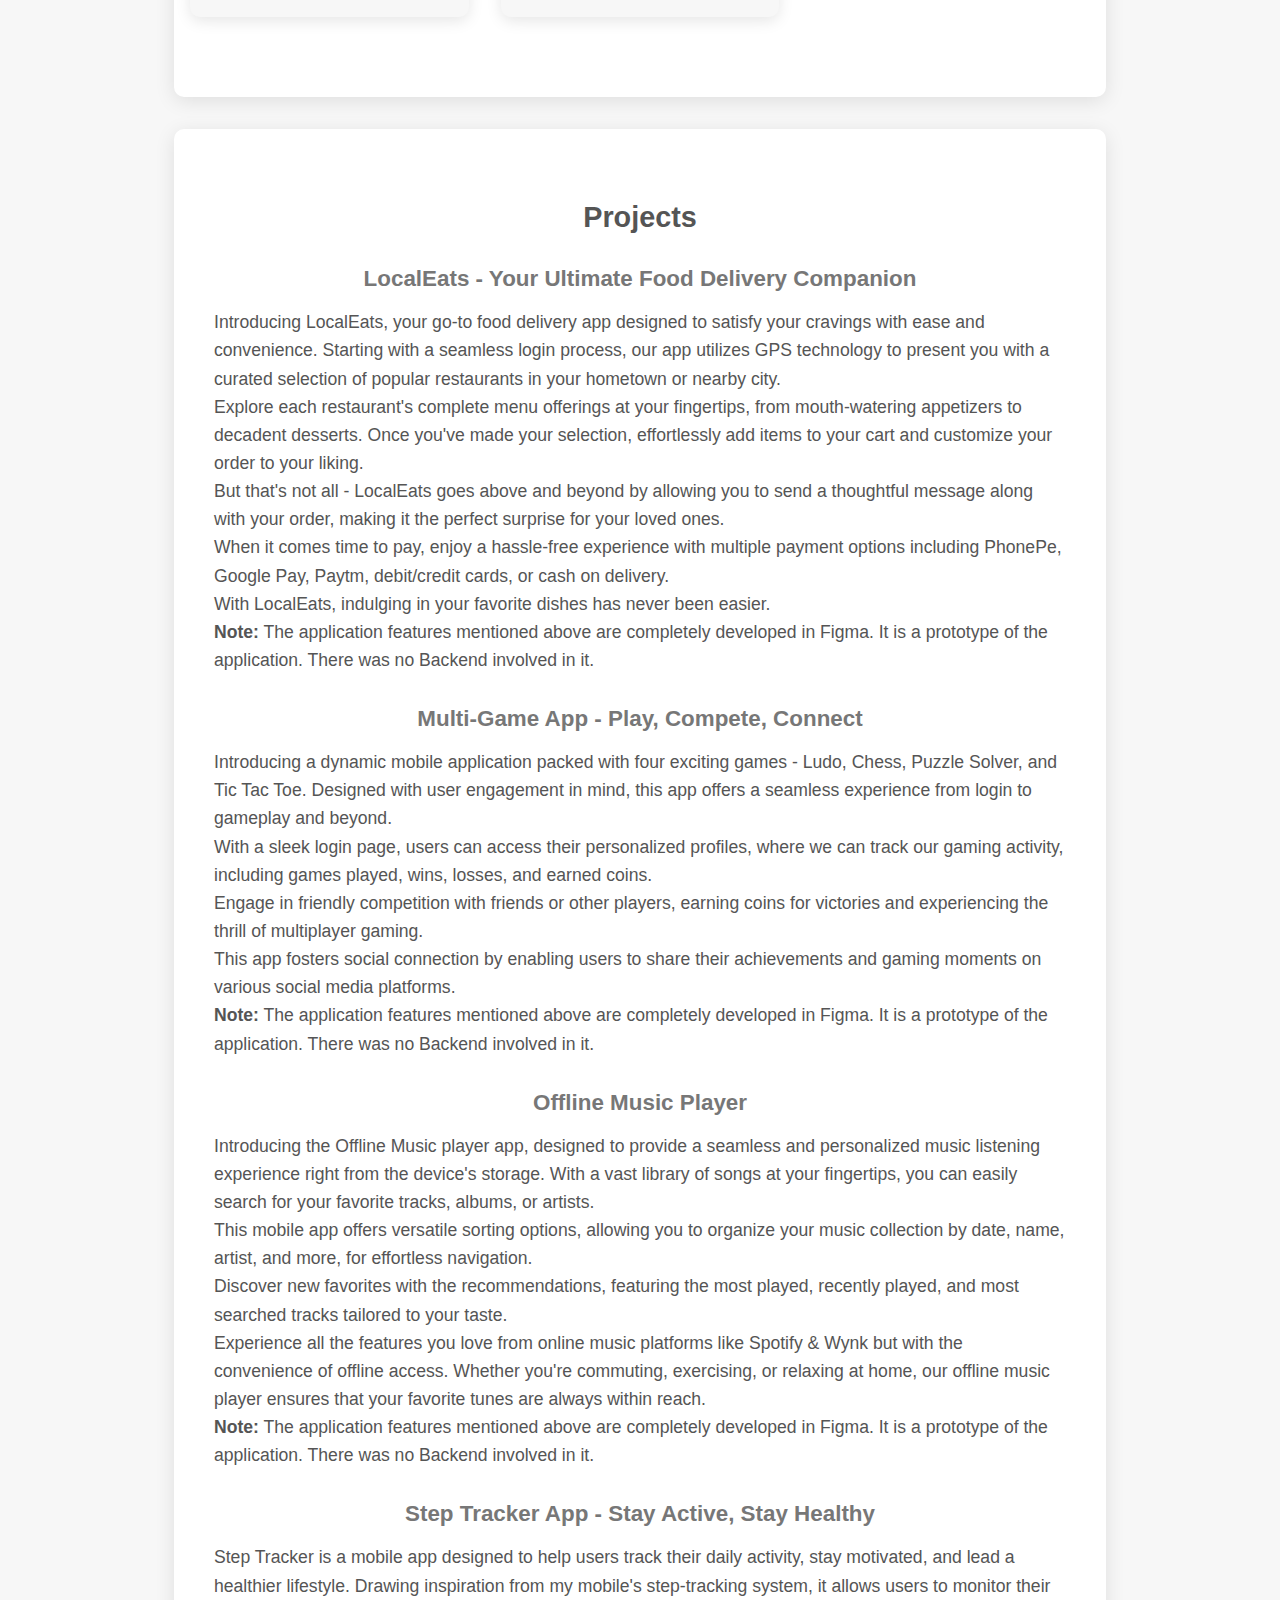
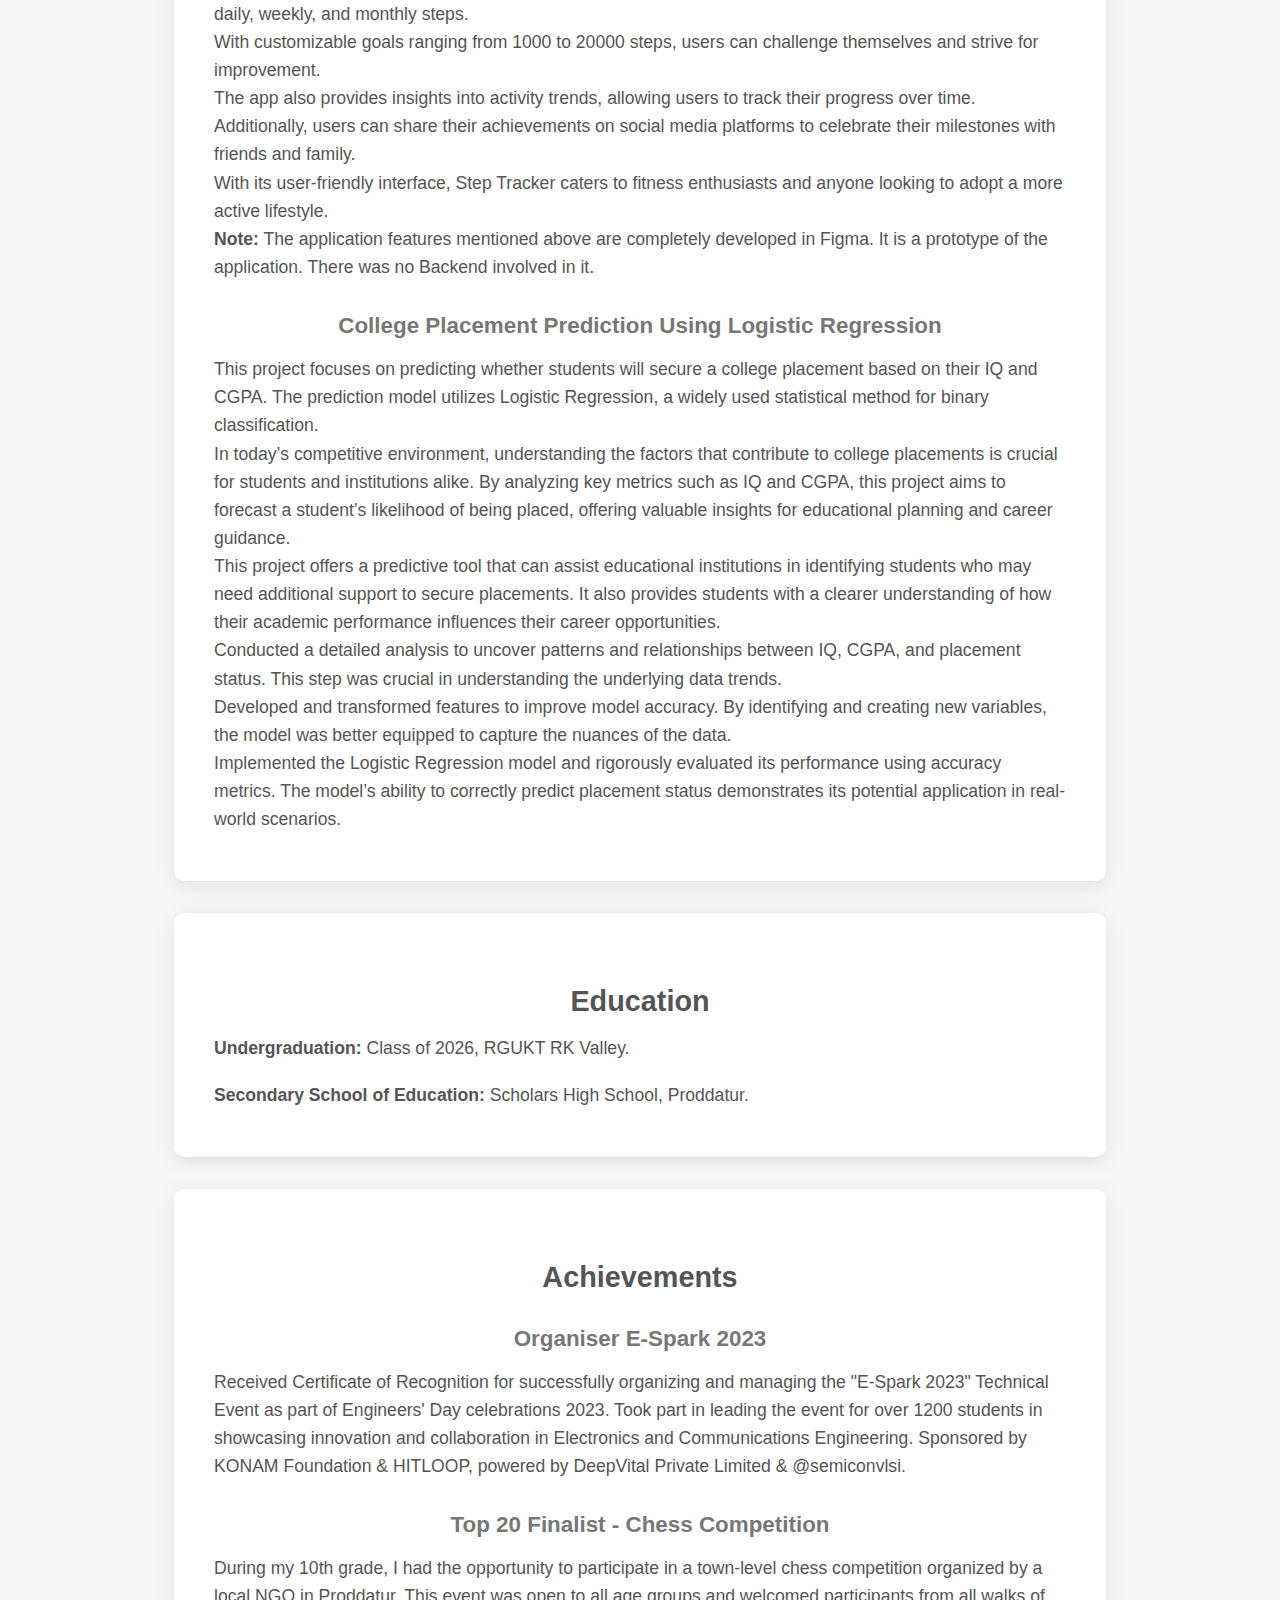
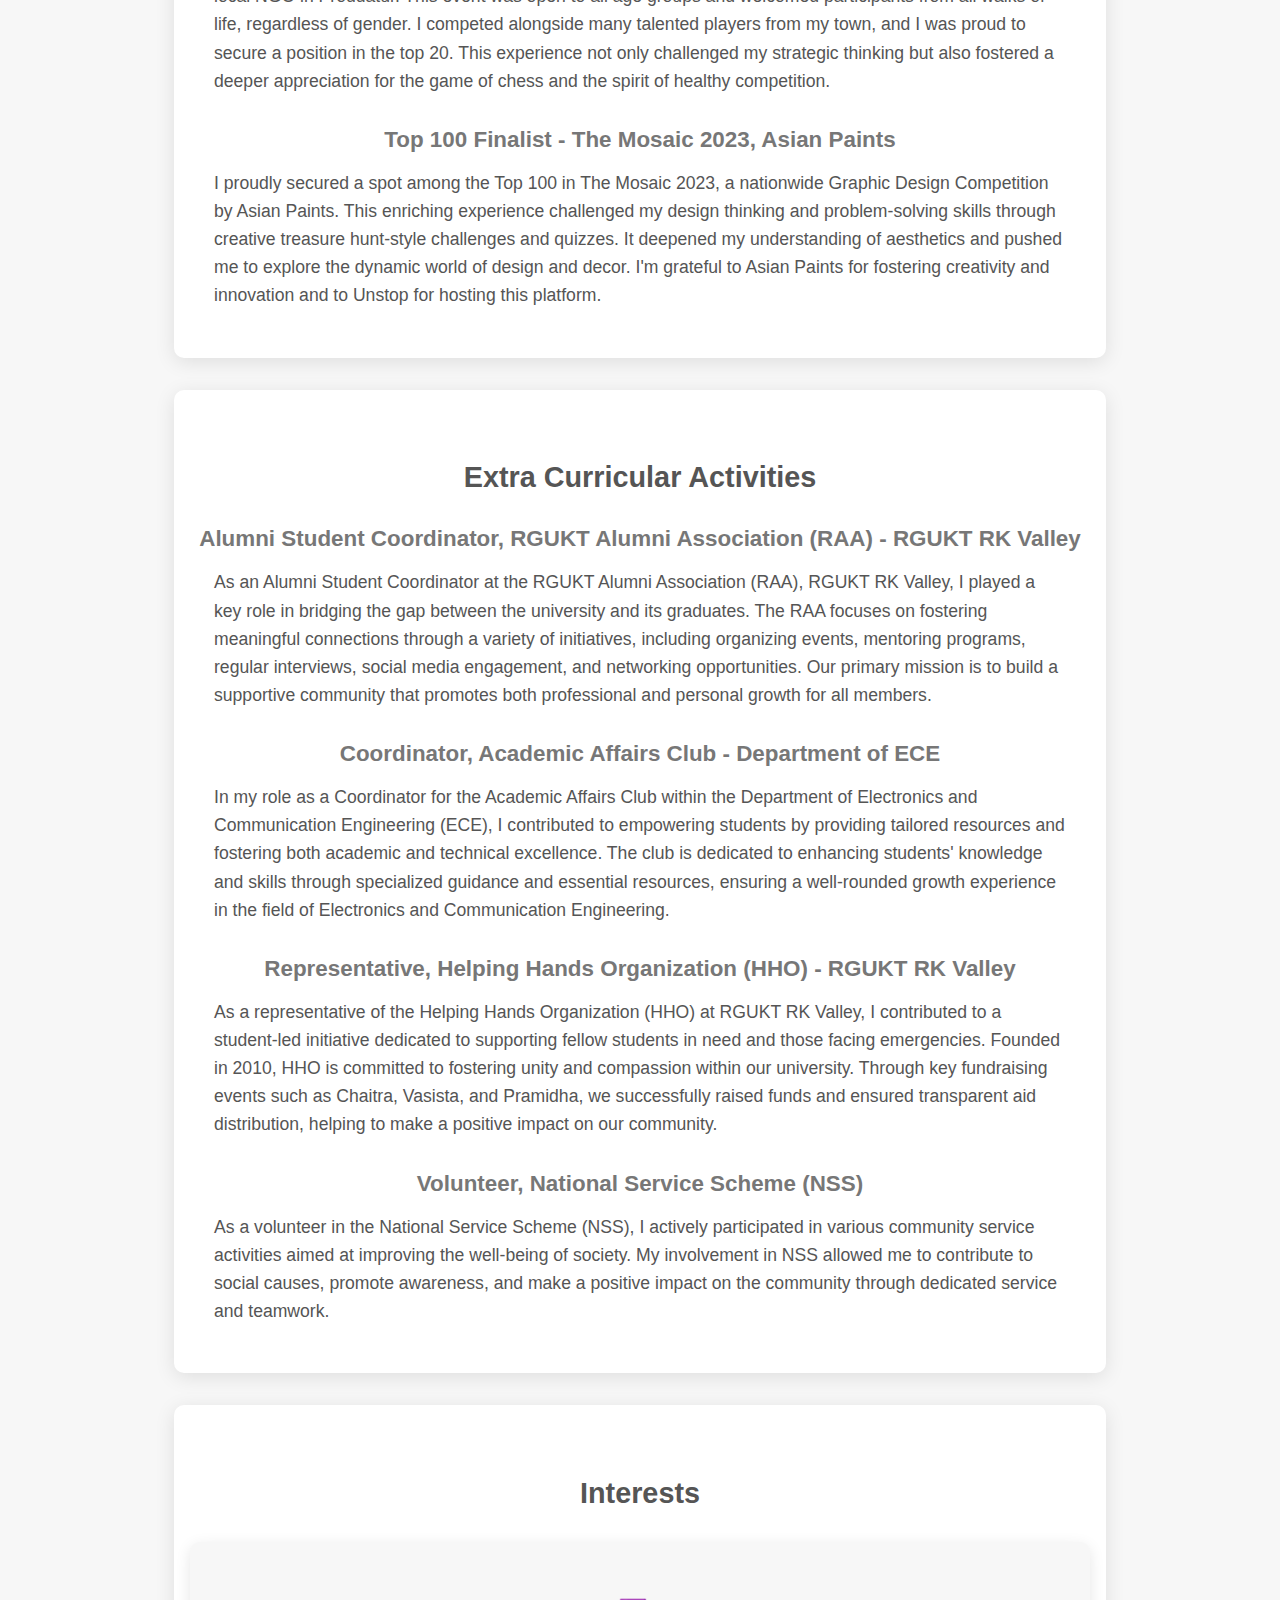
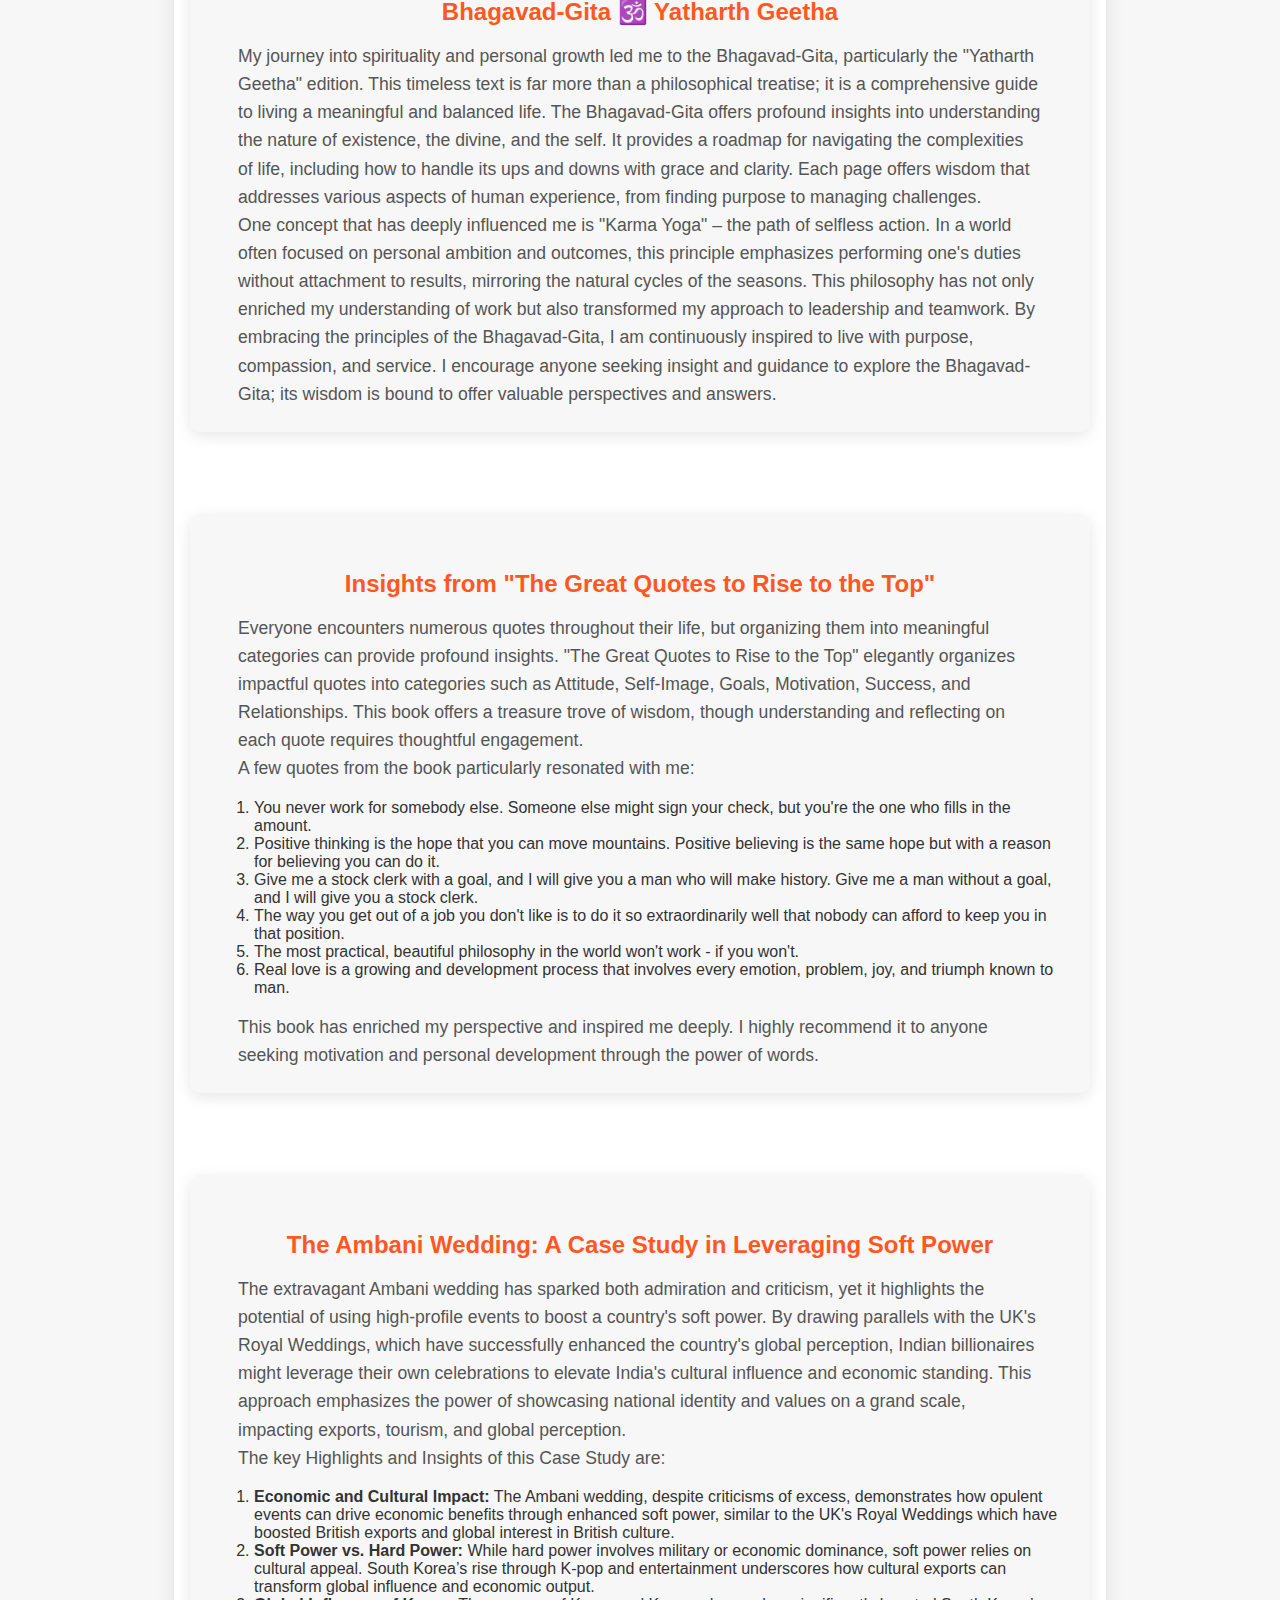
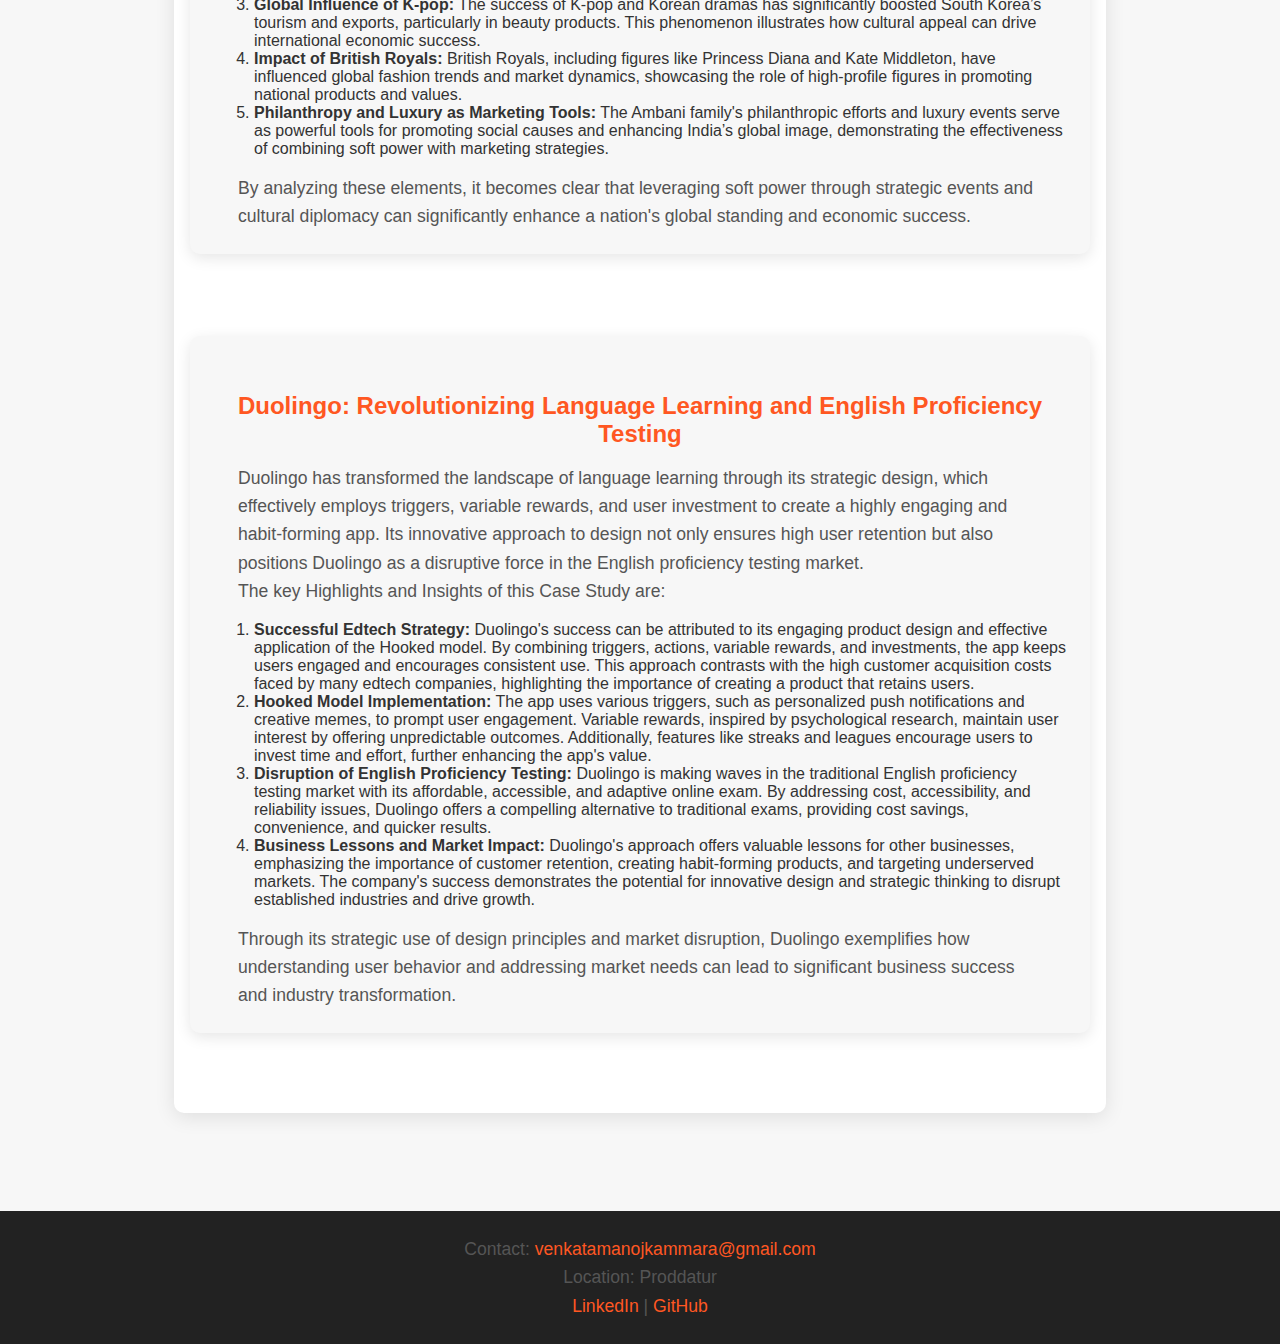
==== commit 5db46536: "Update index.html" ====
--- a/index.html
+++ b/index.html
@@ -4,7 +4,7 @@
     <meta charset="UTF-8">
     <meta name="viewport" content="width=device-width, initial-scale=1.0">
     <title>Venkata Manoj Kammara - Portfolio</title>
-    <link rel="stylesheet" href="c:\Users\venka\OneDrive\Documents\Venkata Manoj Portfolio Website\style.css">
+    <link rel="stylesheet" href="style.css">
 </head>
 <body>
     <header>
@@ -264,4 +264,4 @@
     </script>
 
 </body>
-</html>+</html>
--- a/style.css
+++ b/style.css
@@ -0,0 +1,211 @@
+body {
+    font-family: 'Helvetica Neue', Arial, sans-serif;
+    margin: 0;
+    padding: 0;
+    background-color: #f7f7f7;
+    color: #333;
+}
+
+header {
+    background-color: #222;
+    color: #fff;
+    padding: 1rem 0;
+    text-align: center;
+    position: sticky;
+    top: 0;
+    z-index: 1000;
+}
+
+nav ul {
+    list-style: none;
+    padding: 0;
+    margin: 0;
+    display: flex;
+    justify-content: center;
+    gap: 2rem;
+}
+
+nav ul li a {
+    color: #fff;
+    text-decoration: none;
+    font-size: 1.2rem;
+    font-weight: 500;
+    transition: color 0.3s ease;
+}
+
+nav ul li a:hover {
+    color: #ff5722;
+}
+
+section {
+    padding: 3rem 1rem;
+    margin: 2rem auto;
+    max-width: 900px;
+    background-color: #fff;
+    border-radius: 10px;
+    box-shadow: 0 4px 20px rgba(0, 0, 0, 0.1);
+}
+
+h1, h2, h3 {
+    color: #222;
+    text-align: center;
+    margin-bottom: 1rem;
+}
+
+h1 {
+    font-size: 2.5rem;
+    color: #ff5722;
+}
+
+h2 {
+    font-size: 1.8rem;
+    color: #555;
+}
+
+h3 {
+    font-size: 1.4rem;
+    color: #777;
+    margin-top: 2rem;
+}
+
+img {
+    width: 180px;
+    height: 180px;
+    border-radius: 50%;
+    display: block;
+    margin: 0 auto 20px auto;
+    border: 5px solid #ff5722;
+}
+
+p, ul {
+    font-size: 1.1rem;
+    line-height: 1.6;
+    color: #555;
+    margin: 0 1.5rem;
+}
+
+ul li {
+    margin-bottom: 0.5rem;
+}
+
+.skills-container {
+    display: grid;
+    grid-template-columns: repeat(auto-fit, minmax(220px, 1fr));
+    gap: 2rem;
+    margin: 2rem 0;
+}
+
+.skill-category {
+    background-color: #f7f7f7;
+    padding: 1.5rem;
+    border-radius: 10px;
+    box-shadow: 0 4px 15px rgba(0, 0, 0, 0.1);
+    transition: transform 0.3s ease, box-shadow 0.3s ease;
+}
+
+.skill-category h3 {
+    font-size: 1.5rem;
+    color: #ff5722;
+    margin-bottom: 1rem;
+    text-align: center;
+}
+
+.skill-category ul {
+    list-style: none;
+    padding: 0;
+}
+
+.skill-category ul li {
+    margin-bottom: 0.5rem;
+    font-size: 1.1rem;
+    text-align: center;
+}
+
+.skill-category:hover {
+    transform: translateY(-5px);
+    box-shadow: 0 8px 20px rgba(0, 0, 0, 0.2);
+}
+
+footer {
+    background-color: #222;
+    color: #ccc;
+    text-align: center;
+    padding: 1.5rem 0;
+    margin-top: 3rem;
+}
+
+footer p a {
+    color: #ff5722;
+    text-decoration: none;
+    transition: color 0.3s ease;
+}
+
+footer p a:hover {
+    color: #fff;
+}
+
+.interests-container {
+    display: grid;
+    grid-template-columns: repeat(auto-fit, minmax(220px, 1fr));
+    gap: 2rem;
+    margin: 2rem 0;
+}
+
+.interests-category {
+    background-color: #f7f7f7;
+    padding: 1.5rem;
+    border-radius: 10px;
+    box-shadow: 0 4px 15px rgba(0, 0, 0, 0.1);
+    transition: transform 0.3s ease, box-shadow 0.3s ease;
+}
+
+.interests-category h3 {
+    font-size: 1.5rem;
+    color: #ff5722;
+    margin-bottom: 1rem;
+    text-align: center;
+}
+
+.interests-category ul {
+    list-style: none;
+    padding: 0;
+}
+
+.interests-category ul li {
+    margin-bottom: 0.5rem;
+    font-size: 1.1rem;
+    text-align: center;
+}
+
+.interests-category:hover {
+    transform: translateY(-5px);
+    box-shadow: 0 8px 20px rgba(0, 0, 0, 0.2);
+}
+
+/* Responsive Styles */
+@media (max-width: 768px) {
+    nav ul {
+        flex-direction: column;
+        align-items: center;
+        display: none;
+        background-color: #333;
+        position: absolute;
+        top: 50px;
+        width: 100%;
+    }
+    
+    nav ul.active {
+        display: flex;
+    }
+
+    nav ul li {
+        margin: 10px 0;
+    }
+
+    .menu-icon {
+        display: block;
+        position: absolute;
+        right: 20px;
+        top: 15px;
+    }
+}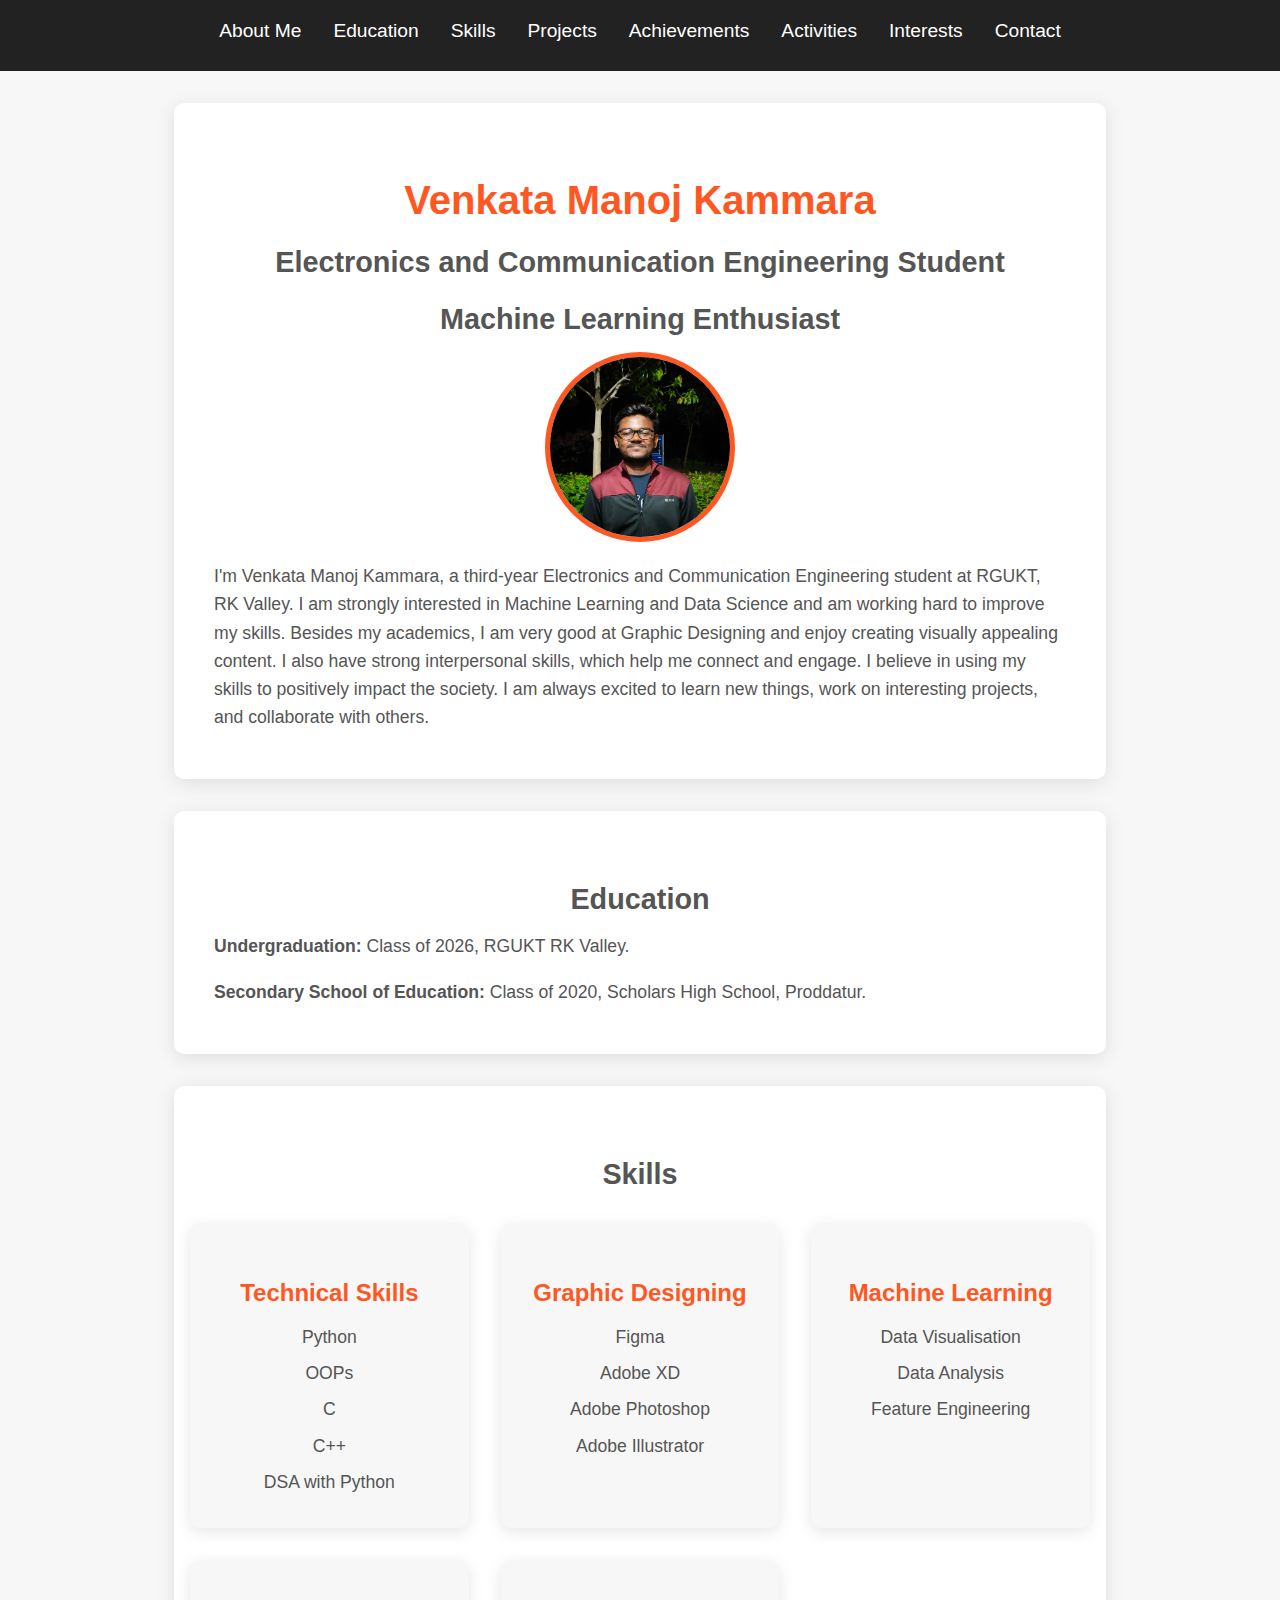
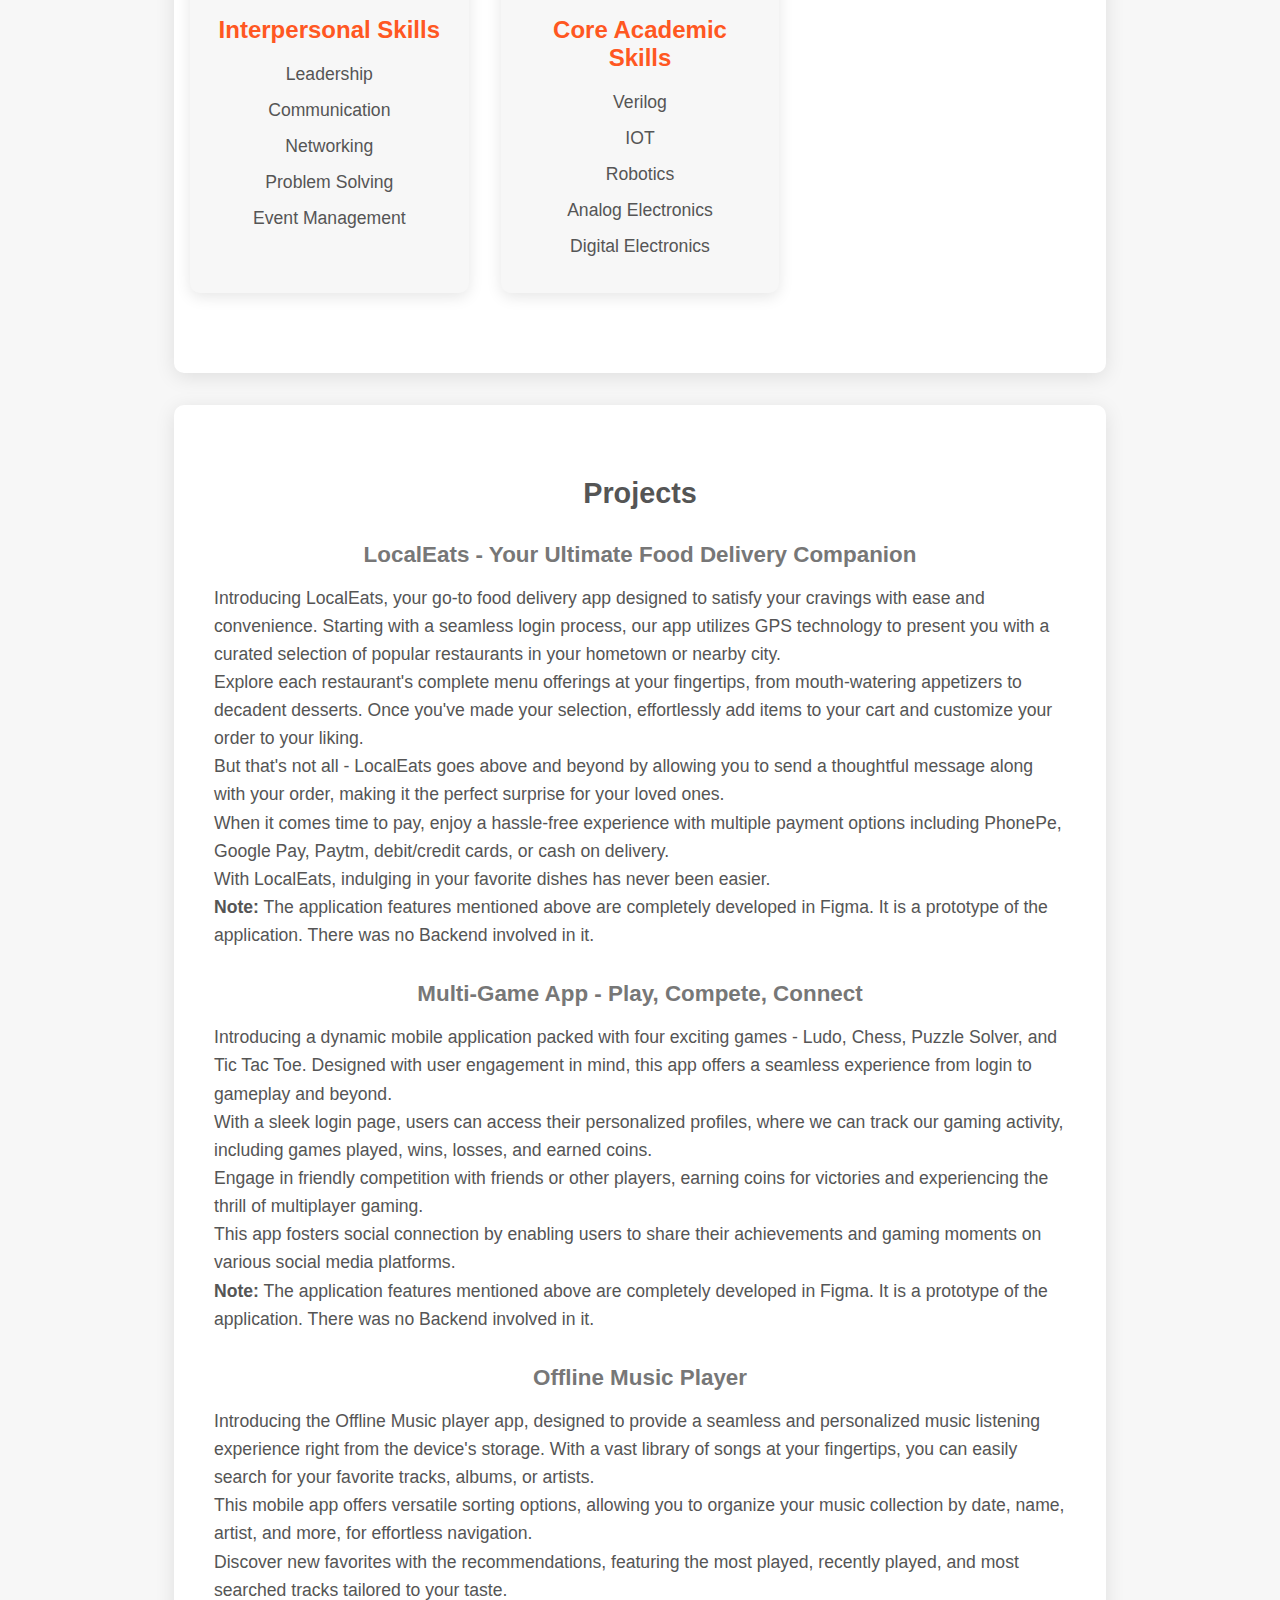
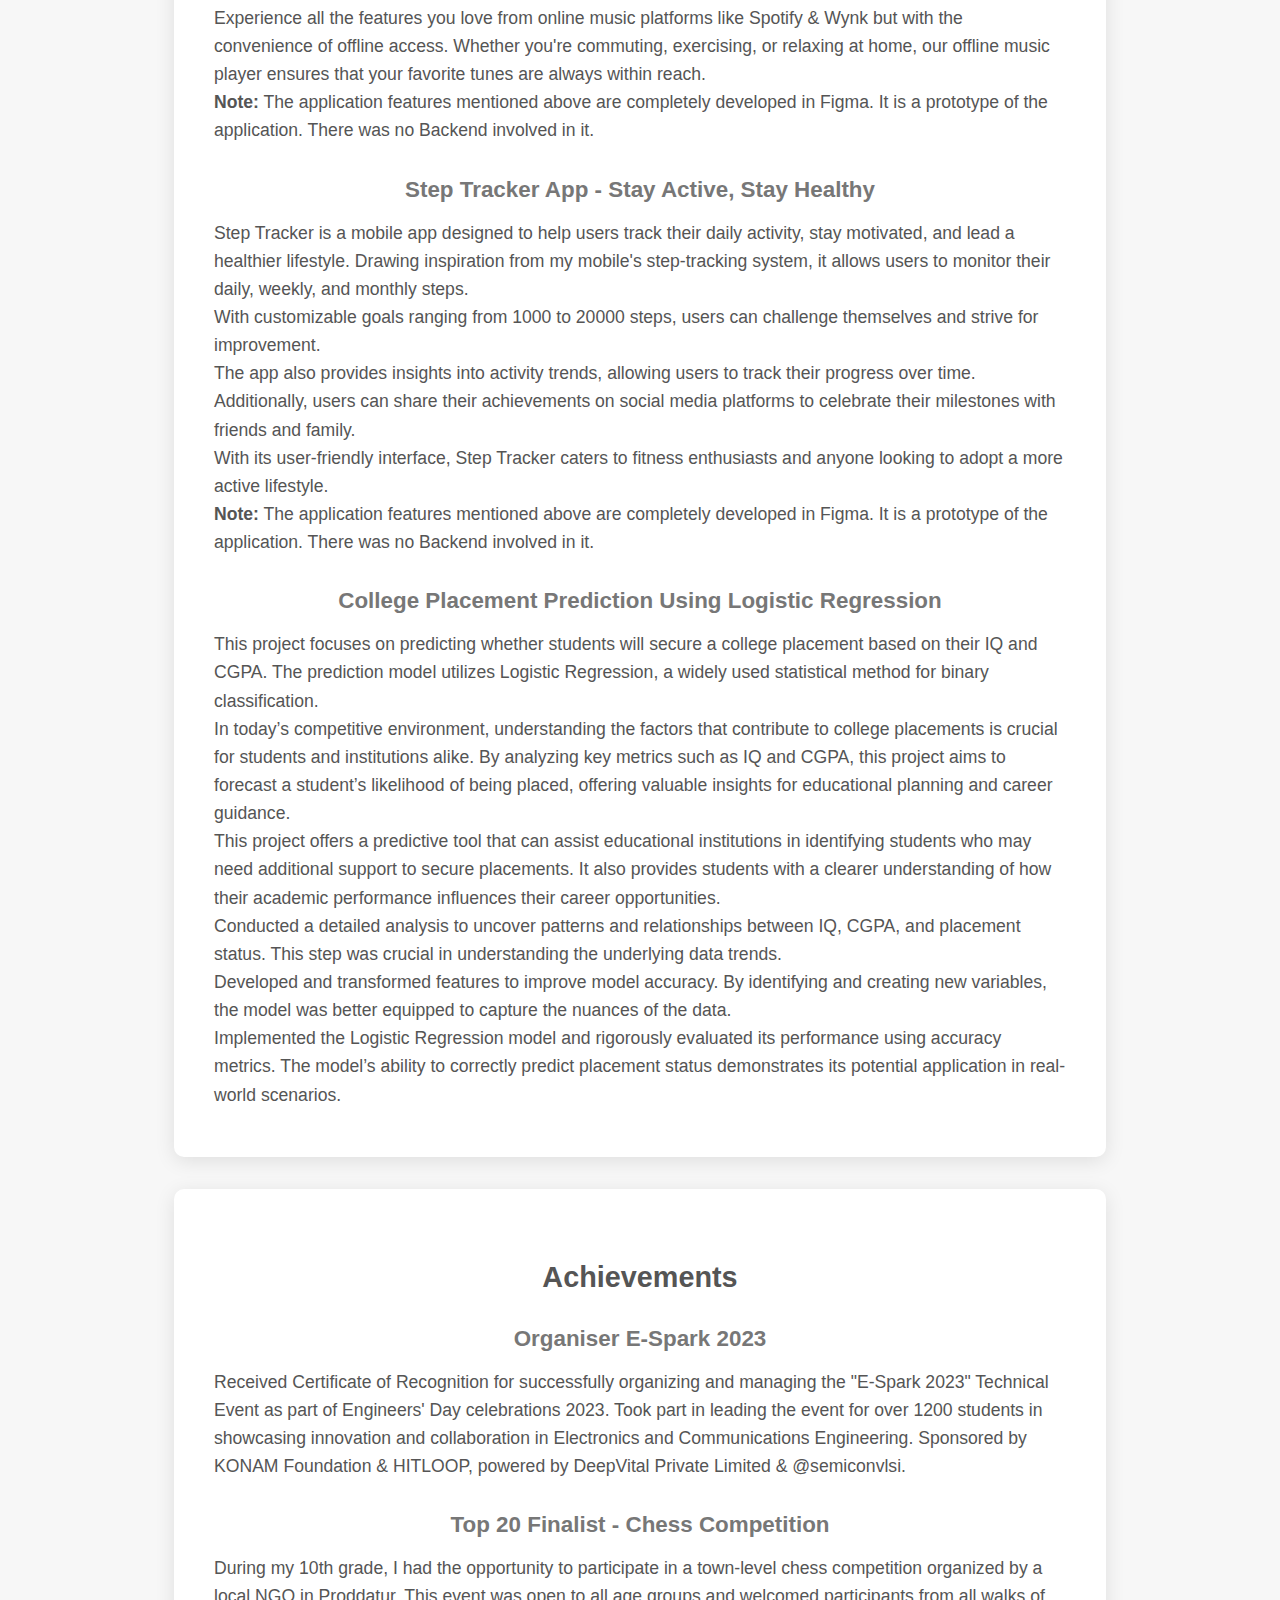
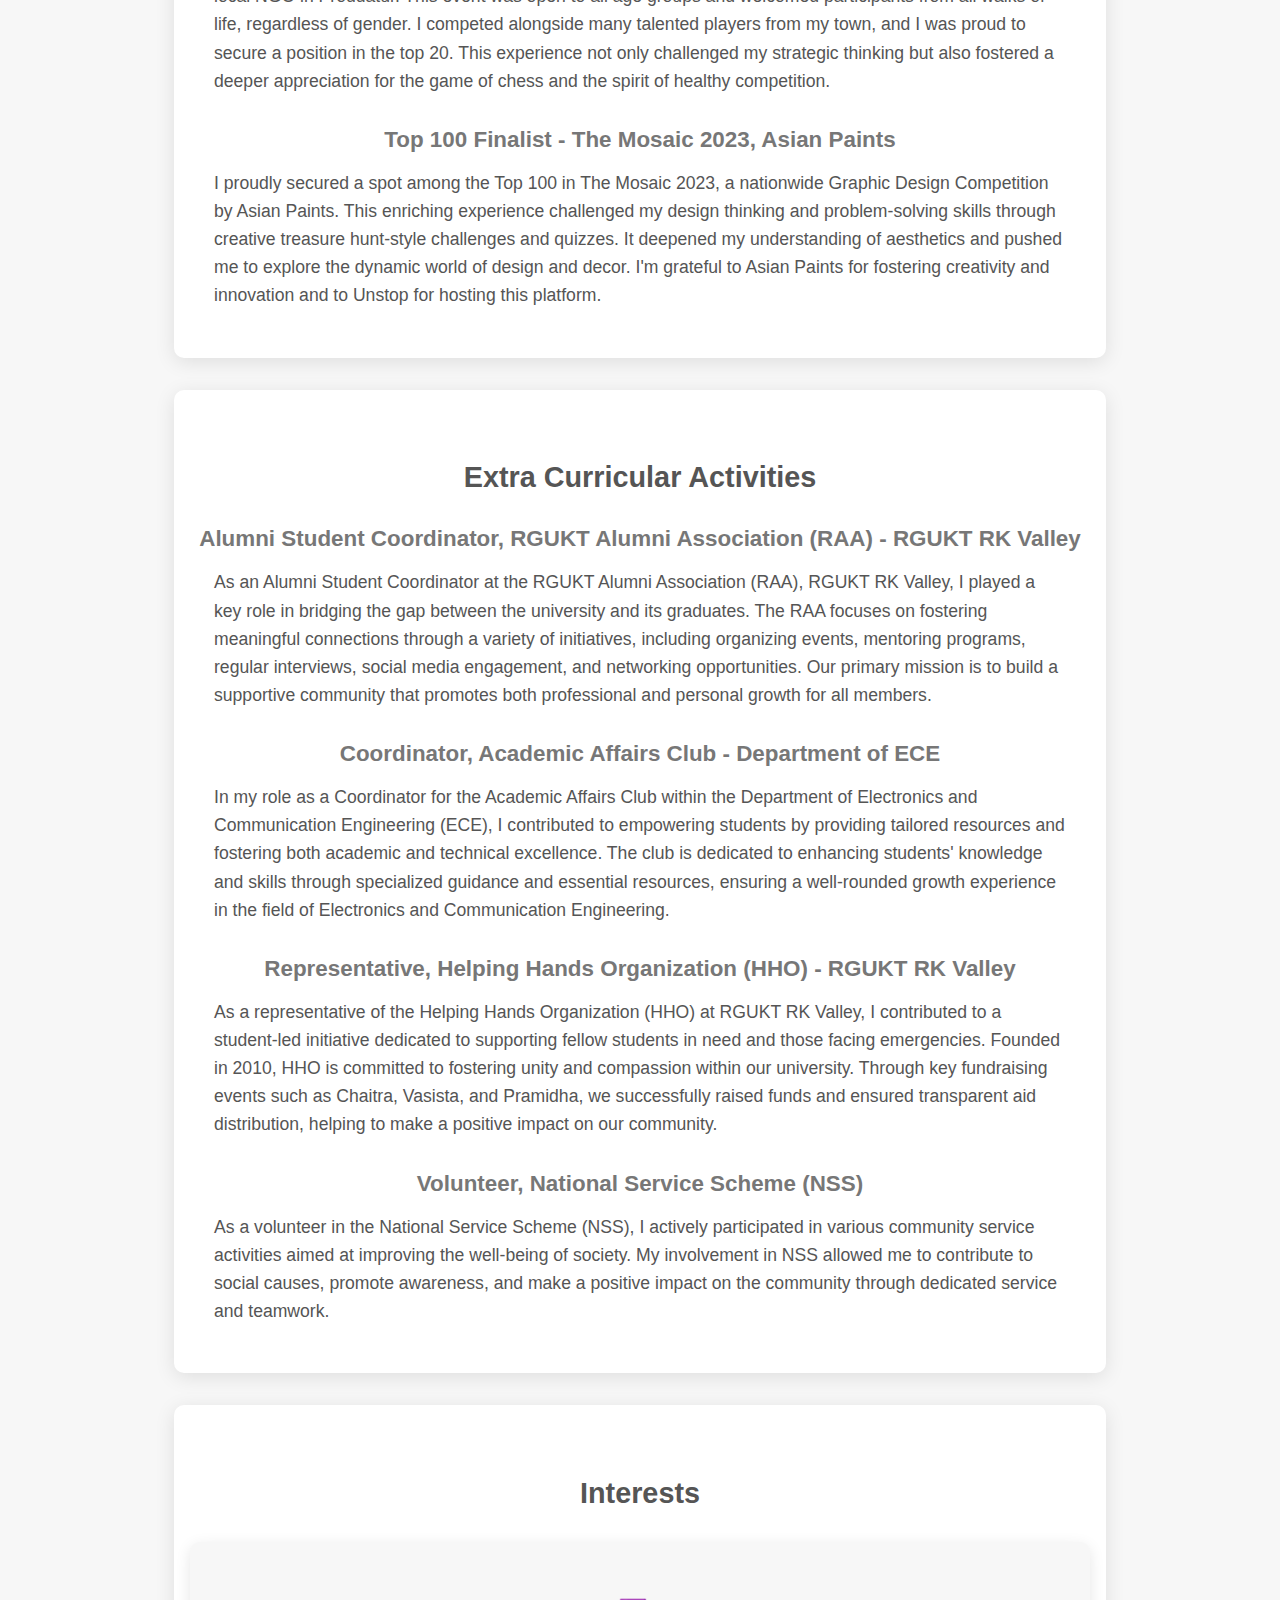
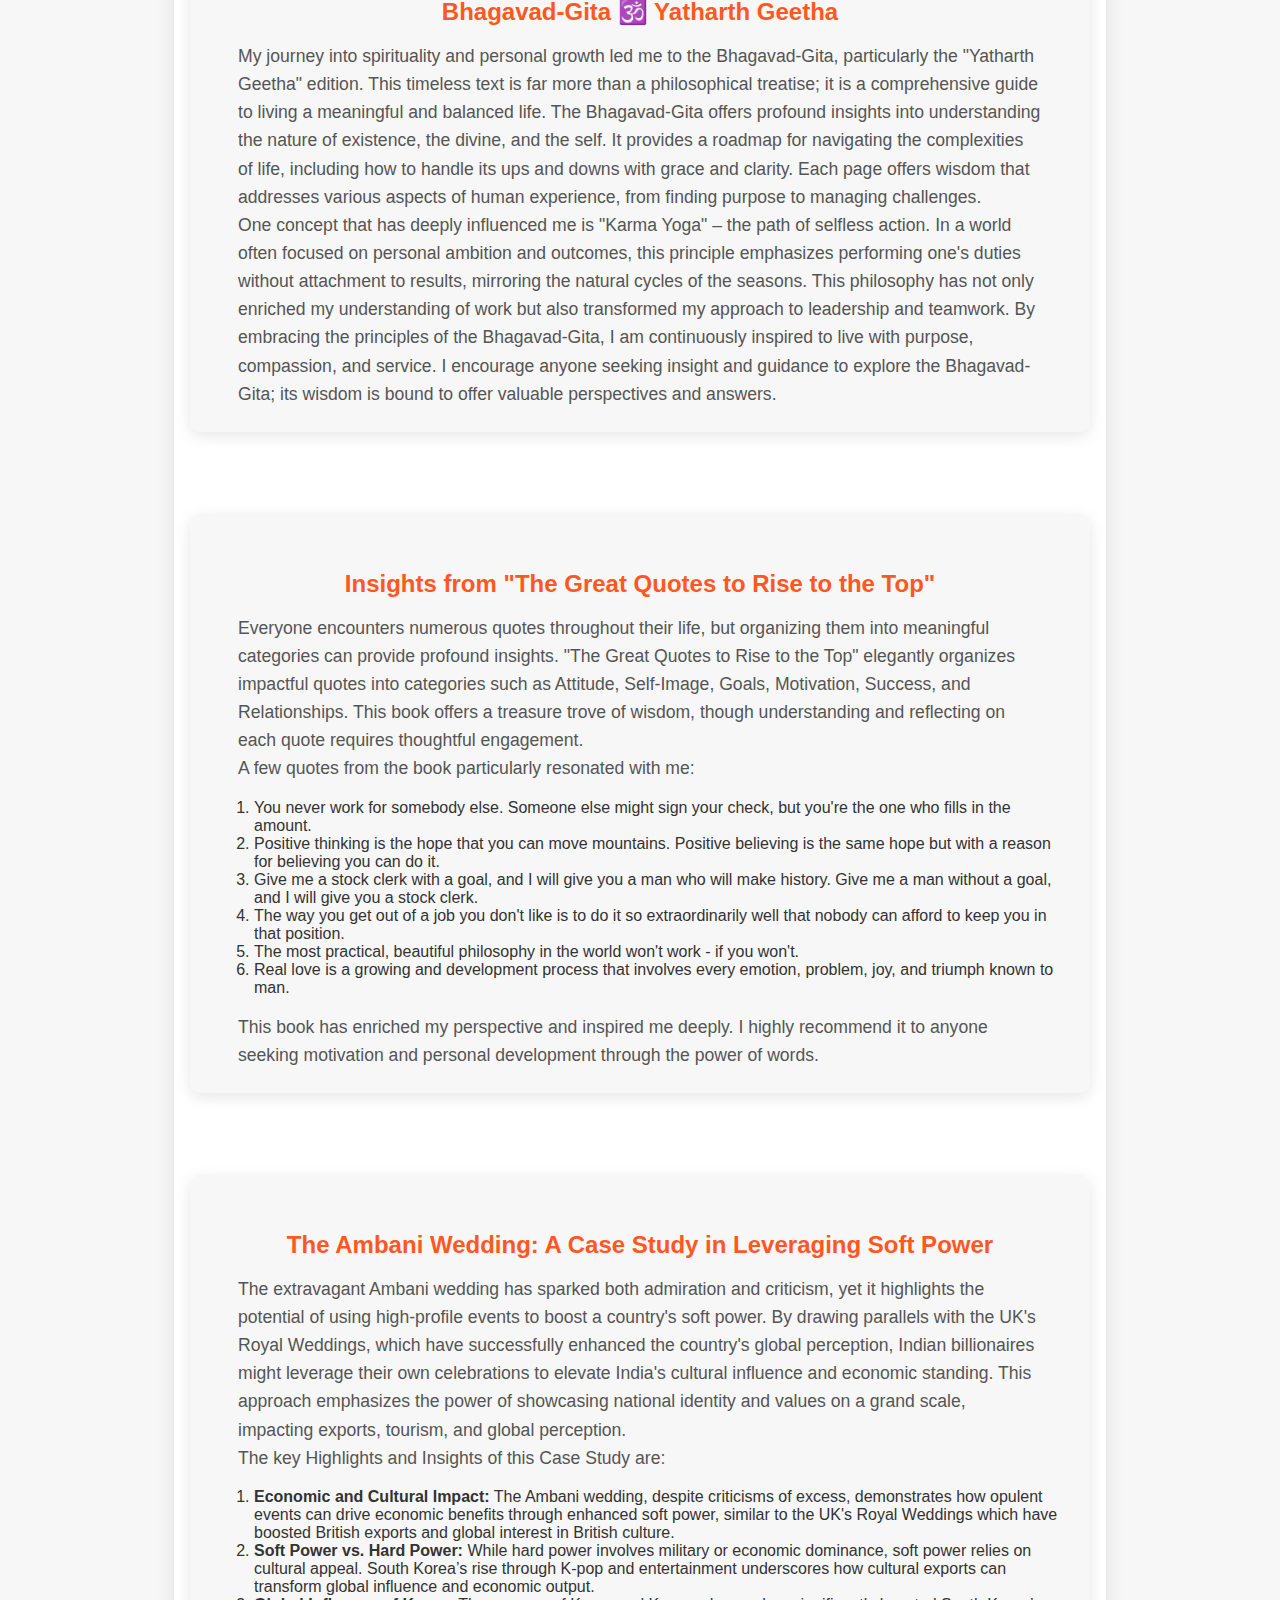
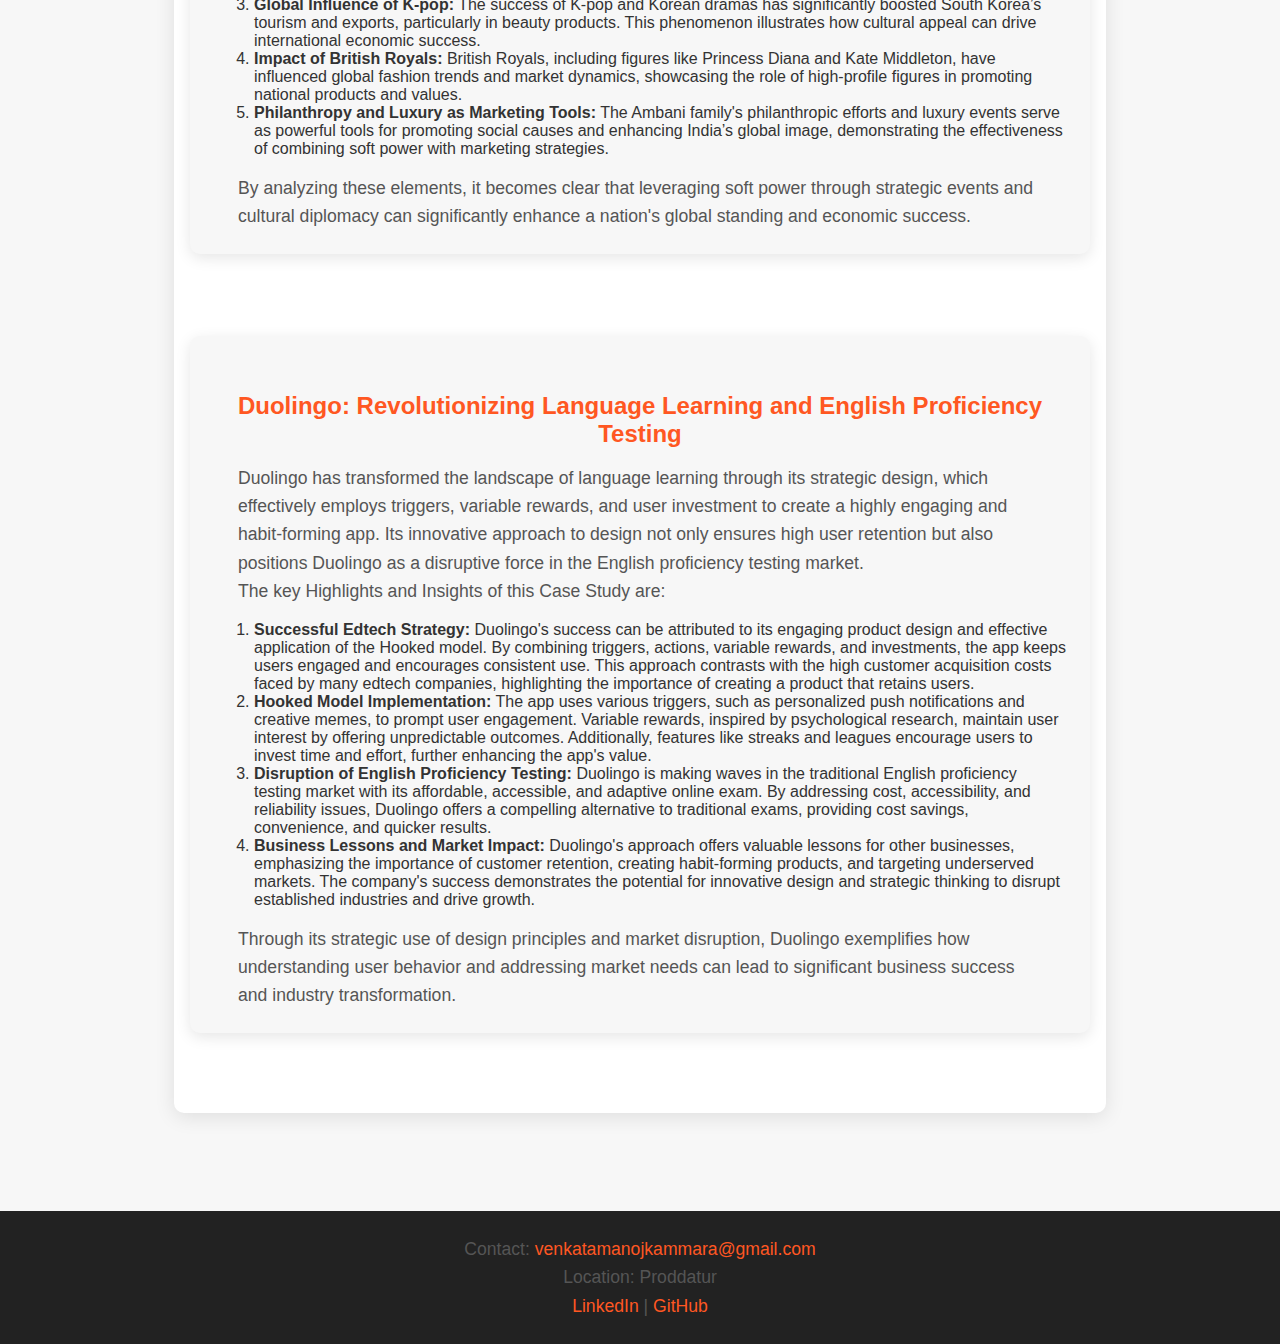
==== commit 5a20556c: "Update index.html" ====
--- a/index.html
+++ b/index.html
@@ -16,9 +16,9 @@
             </div>
             <ul id="nav-links">
                 <li><a href="#about">About Me</a></li>
+                <li><a href="#education">Education</a></li>
                 <li><a href="#skills">Skills</a></li>
                 <li><a href="#projects">Projects</a></li>
-                <li><a href="#education">Education</a></li>
                 <li><a href="#achievements">Achievements</a></li>
                 <li><a href="#activities">Activities</a></li>
                 <li><a href="#interests">Interests</a></li>
@@ -33,7 +33,14 @@
         <h2>Electronics and Communication Engineering Student</h2>
         <h2>Machine Learning Enthusiast</h2>
         <img src="profile.jpg" alt="Profile Picture">
-        <p>I'm Venkata Manoj Kammara, a third-year Electronics and Communication Engineering student at RGUKT, RK Valley. I am strongly interested in Machine Learning and Data Science and am working hard to improve my skills. Besides my academics, I am very good at Graphic Designing and enjoy creating visually appealing content. I also have strong interpersonal skills, which help me connect and engage. I believe in using my skills to positively impact wherever I go. I am always excited to learn new things, work on interesting projects, and collaborate with others.</p>
+        <p>I'm Venkata Manoj Kammara, a third-year Electronics and Communication Engineering student at RGUKT, RK Valley. I am strongly interested in Machine Learning and Data Science and am working hard to improve my skills. Besides my academics, I am very good at Graphic Designing and enjoy creating visually appealing content. I also have strong interpersonal skills, which help me connect and engage. I believe in using my skills to positively impact the society. I am always excited to learn new things, work on interesting projects, and collaborate with others.</p>
+    </section>
+
+    <section id="education">
+        <h2>Education</h2>
+        <p><strong>Undergraduation:</strong> Class of 2026, RGUKT RK Valley.</p>
+        <br>
+        <p><strong>Secondary School of Education:</strong> Class of 2020, Scholars High School, Proddatur.</p>
     </section>
 
     <section id="skills">
@@ -140,13 +147,7 @@
 
     </section>
 
-    <section id="education">
-        <h2>Education</h2>
-        <p><strong>Undergraduation:</strong> Class of 2026, RGUKT RK Valley.</p>
-        <br>
-        <p><strong>Secondary School of Education:</strong> Scholars High School, Proddatur.</p>
-    </section>
-
+    
     <section id="achievements">
         <h2>Achievements</h2>
         <div class="achievement">
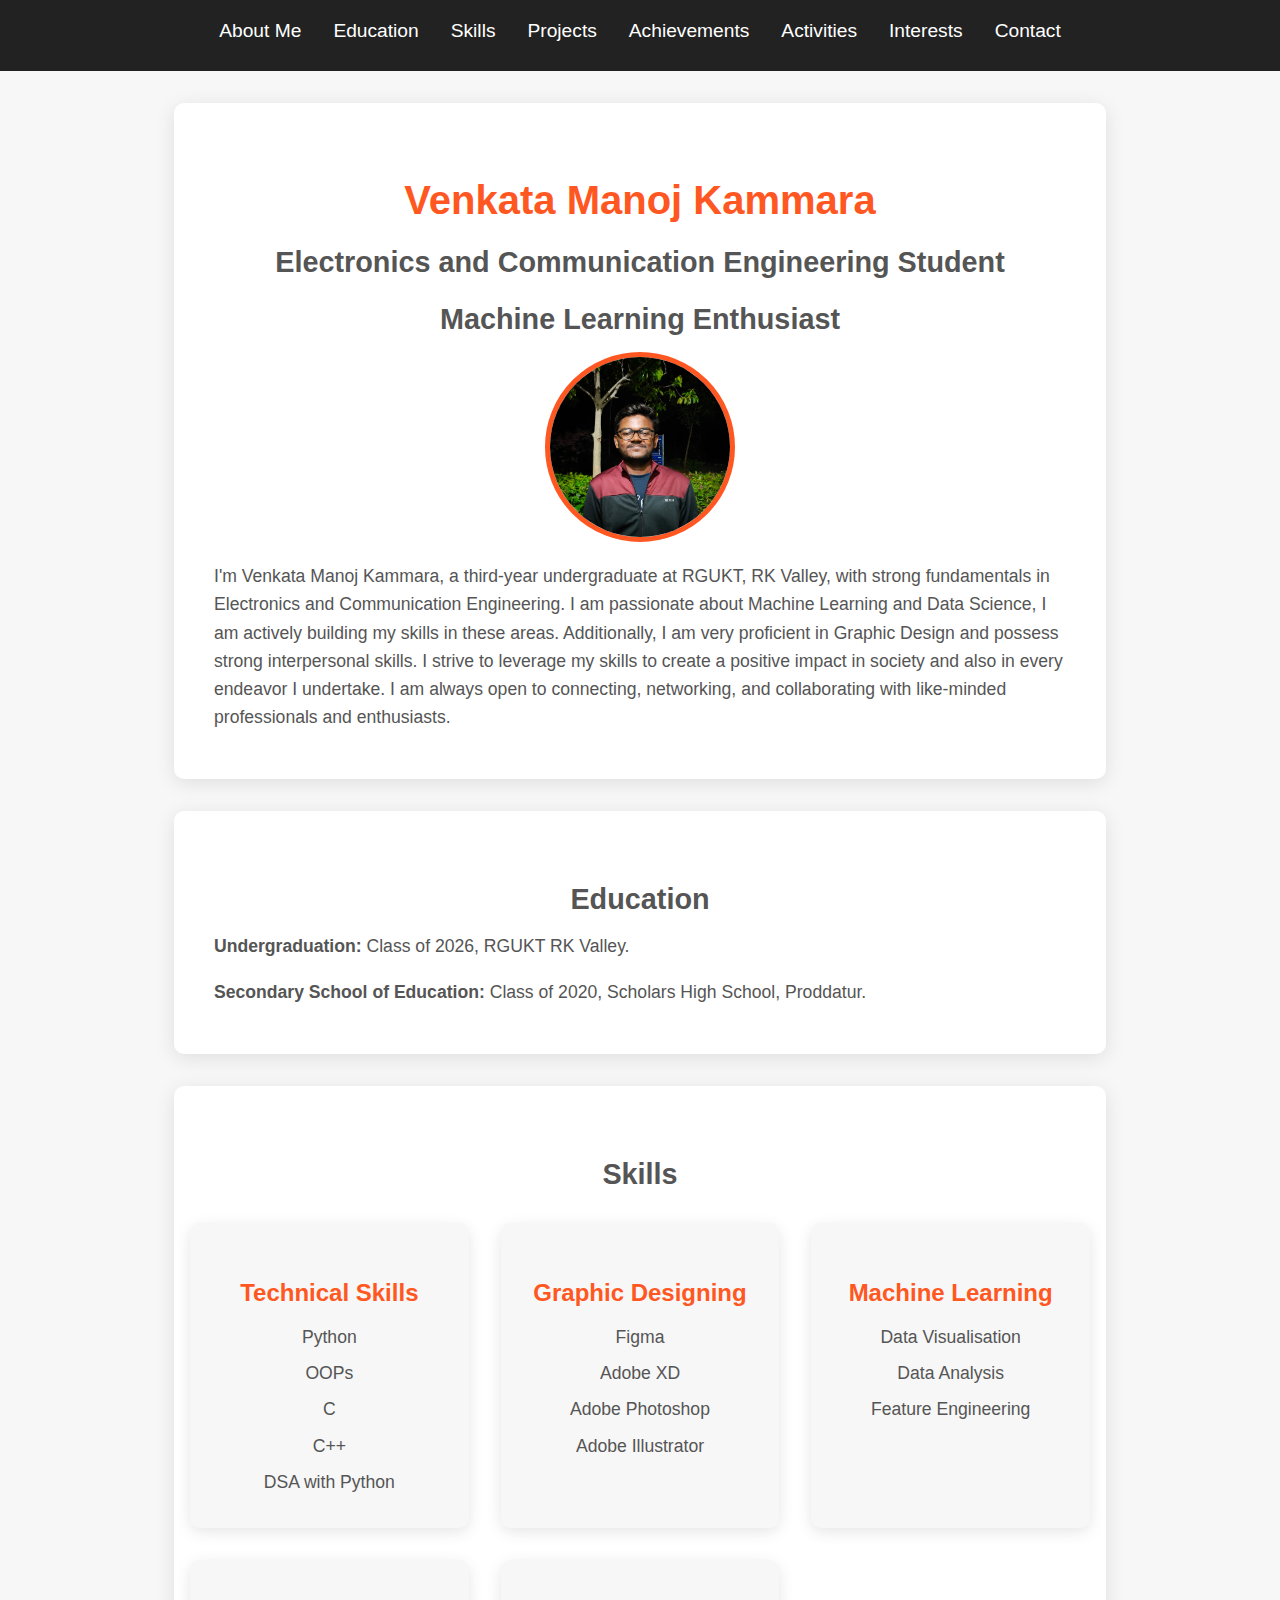
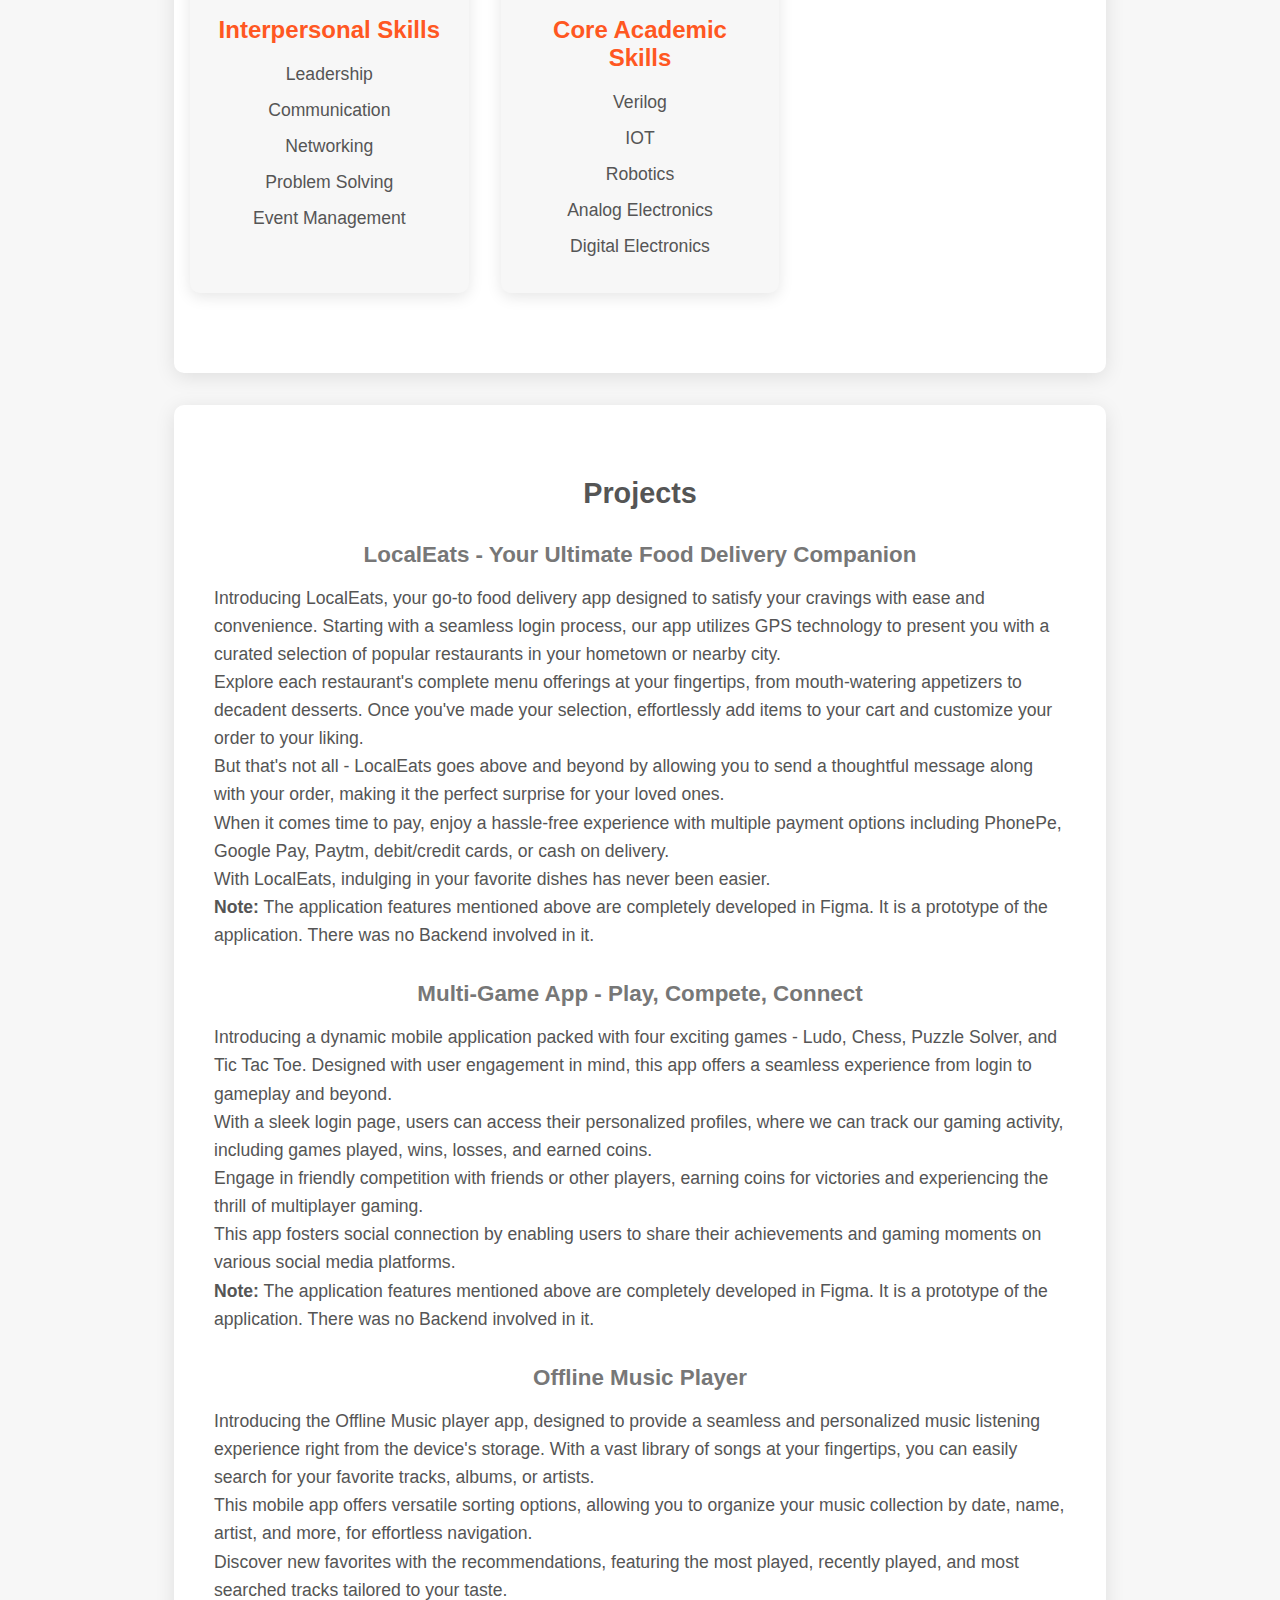
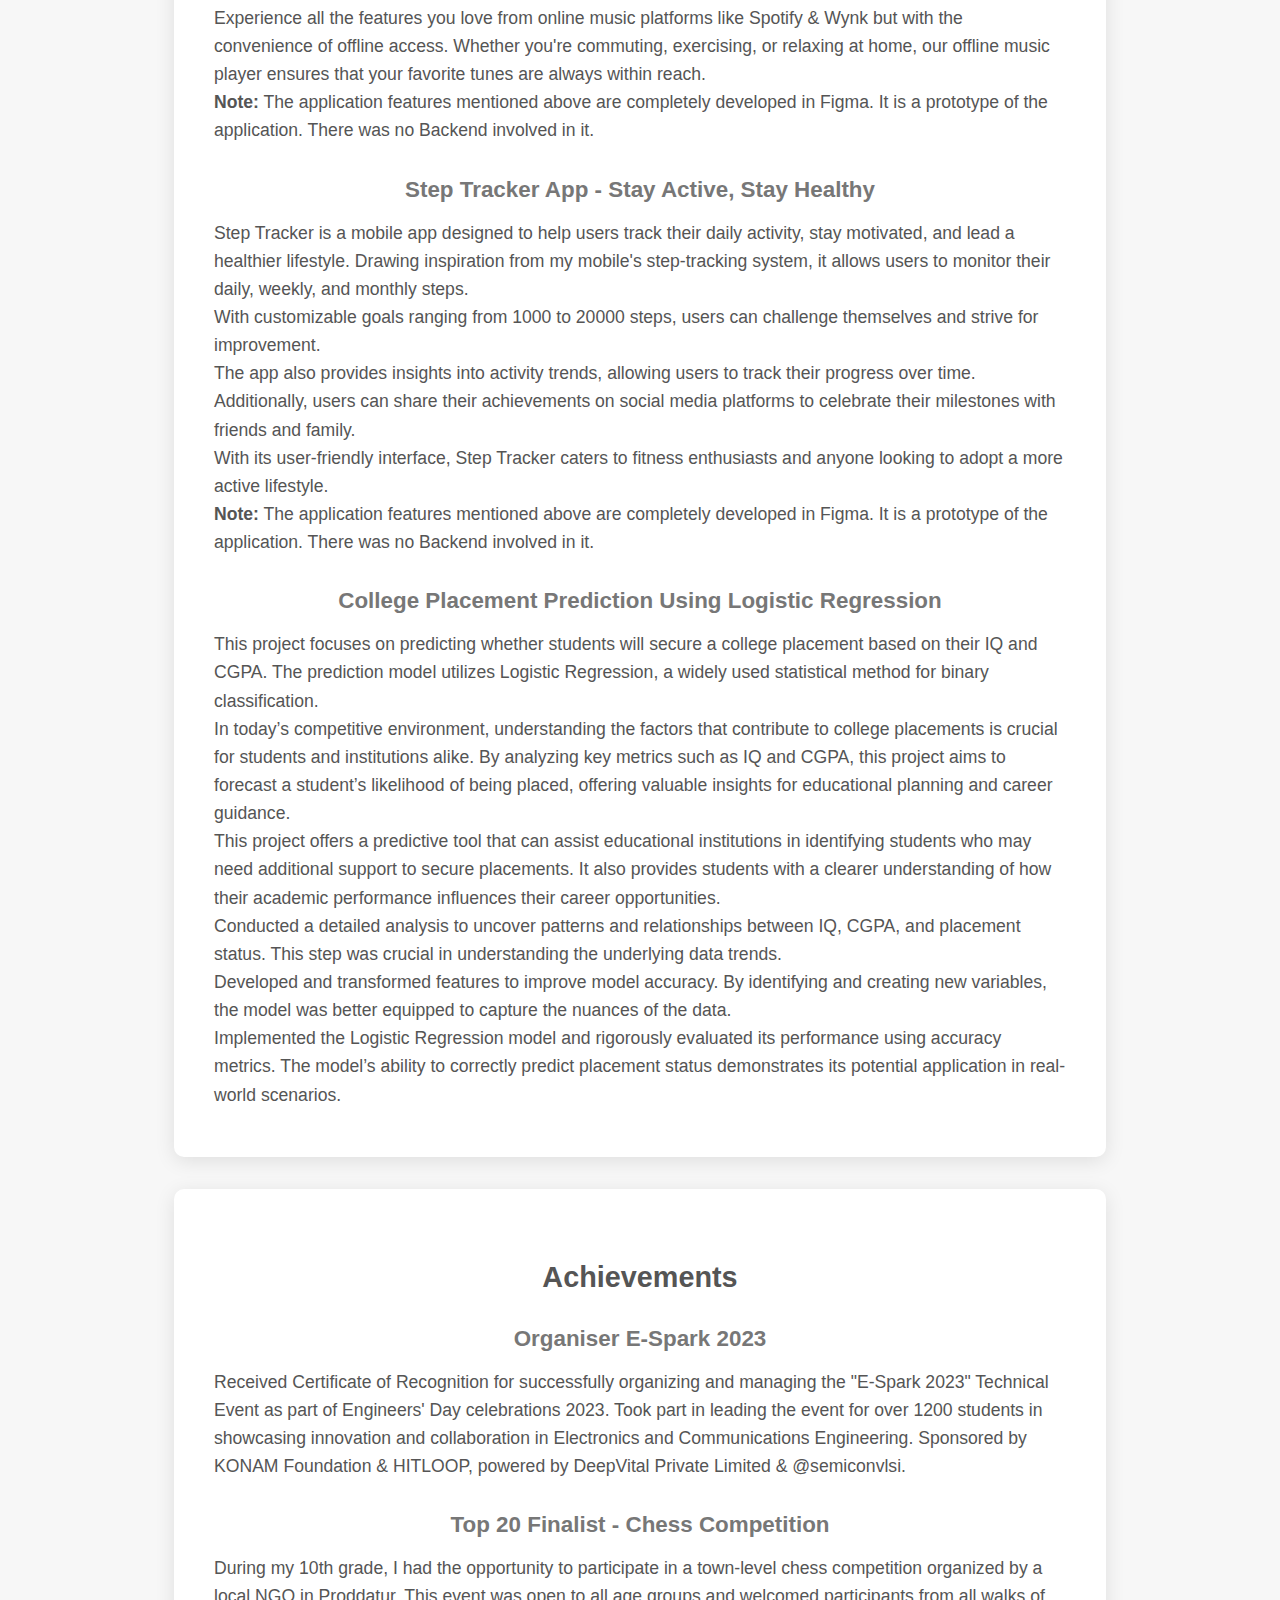
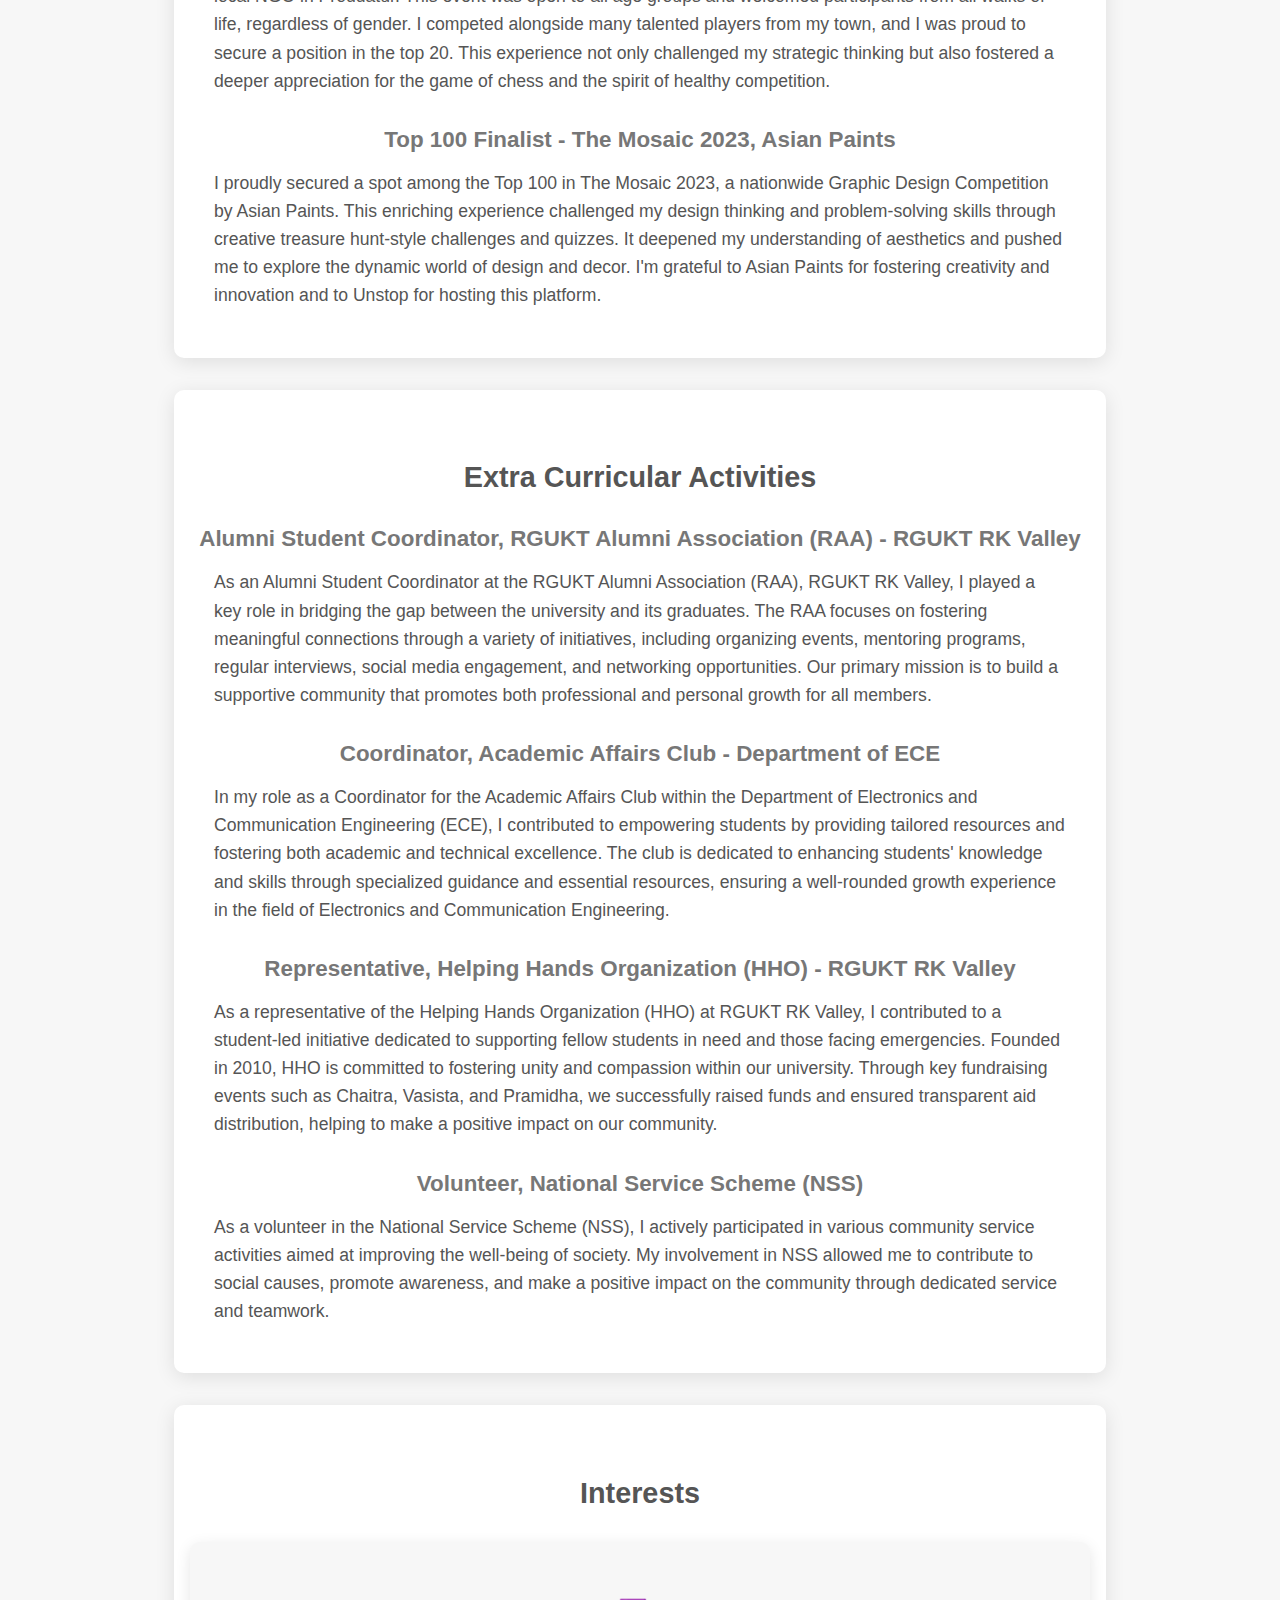
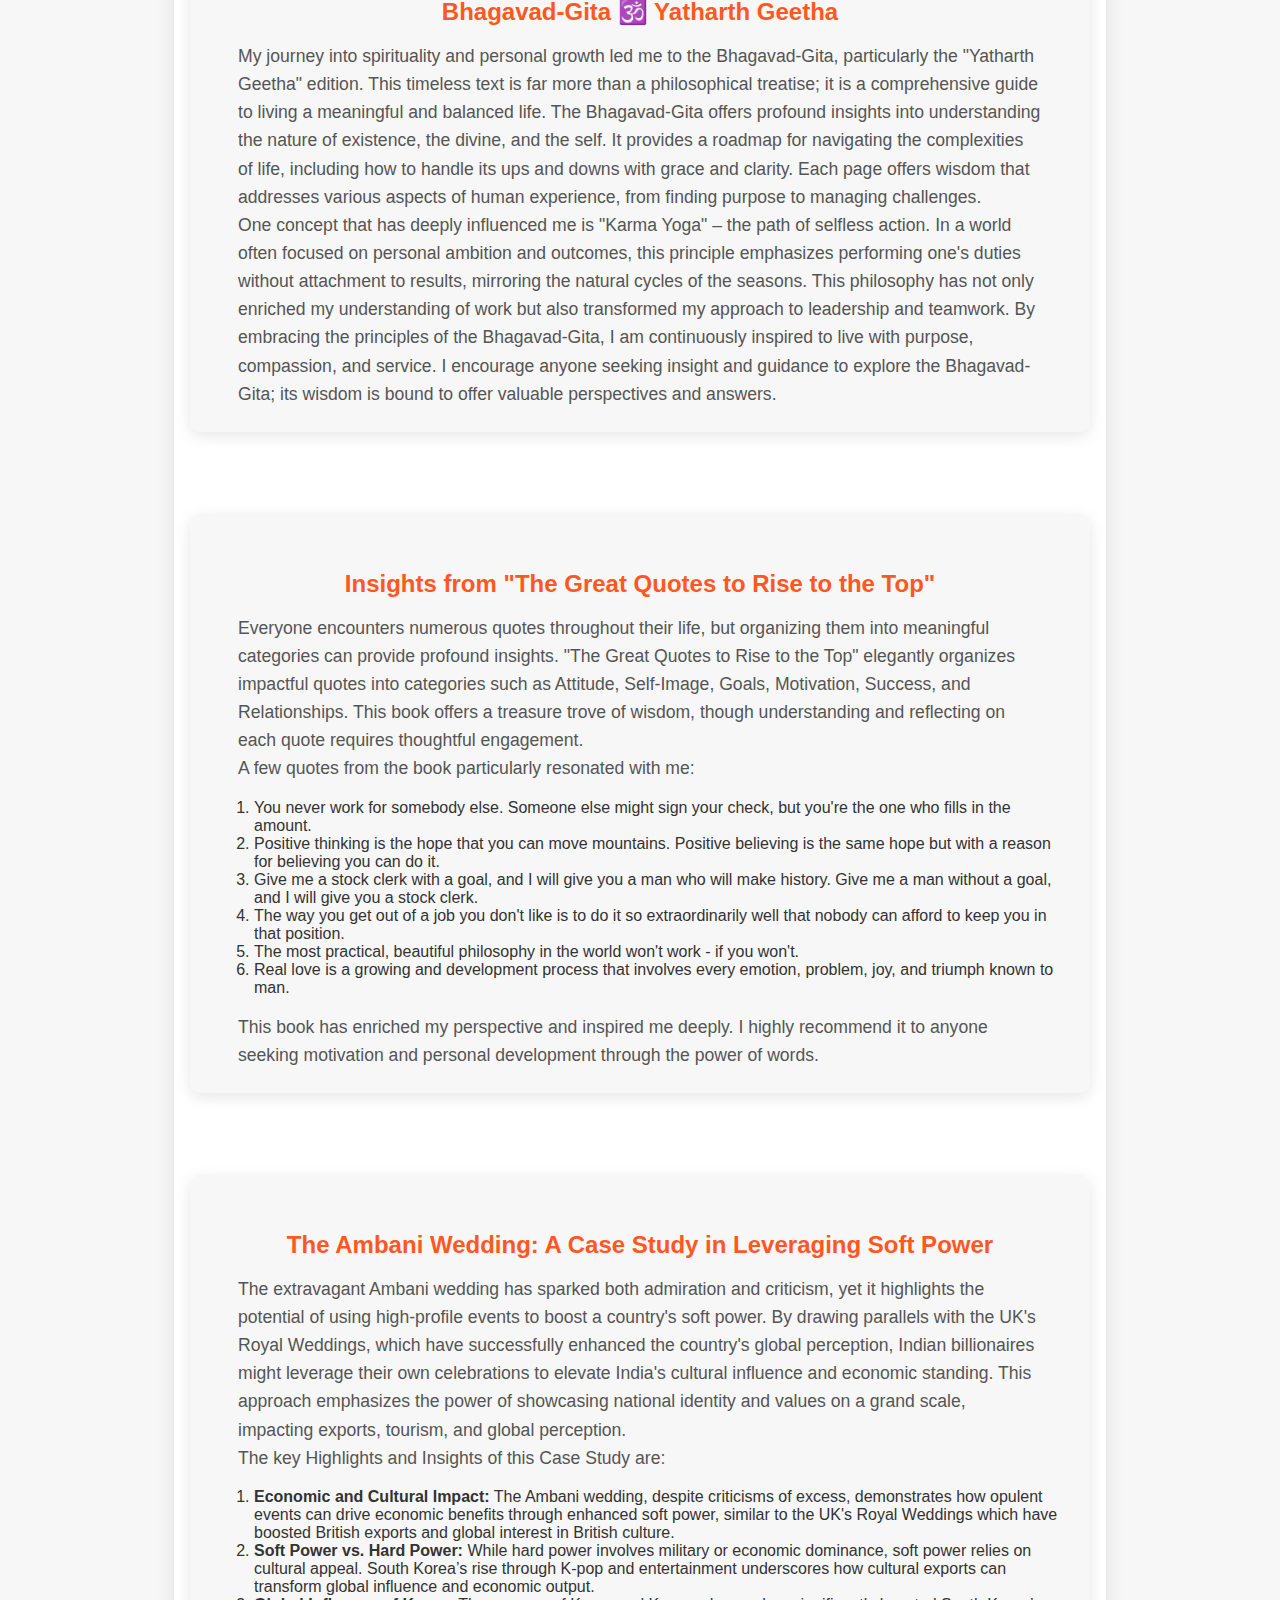
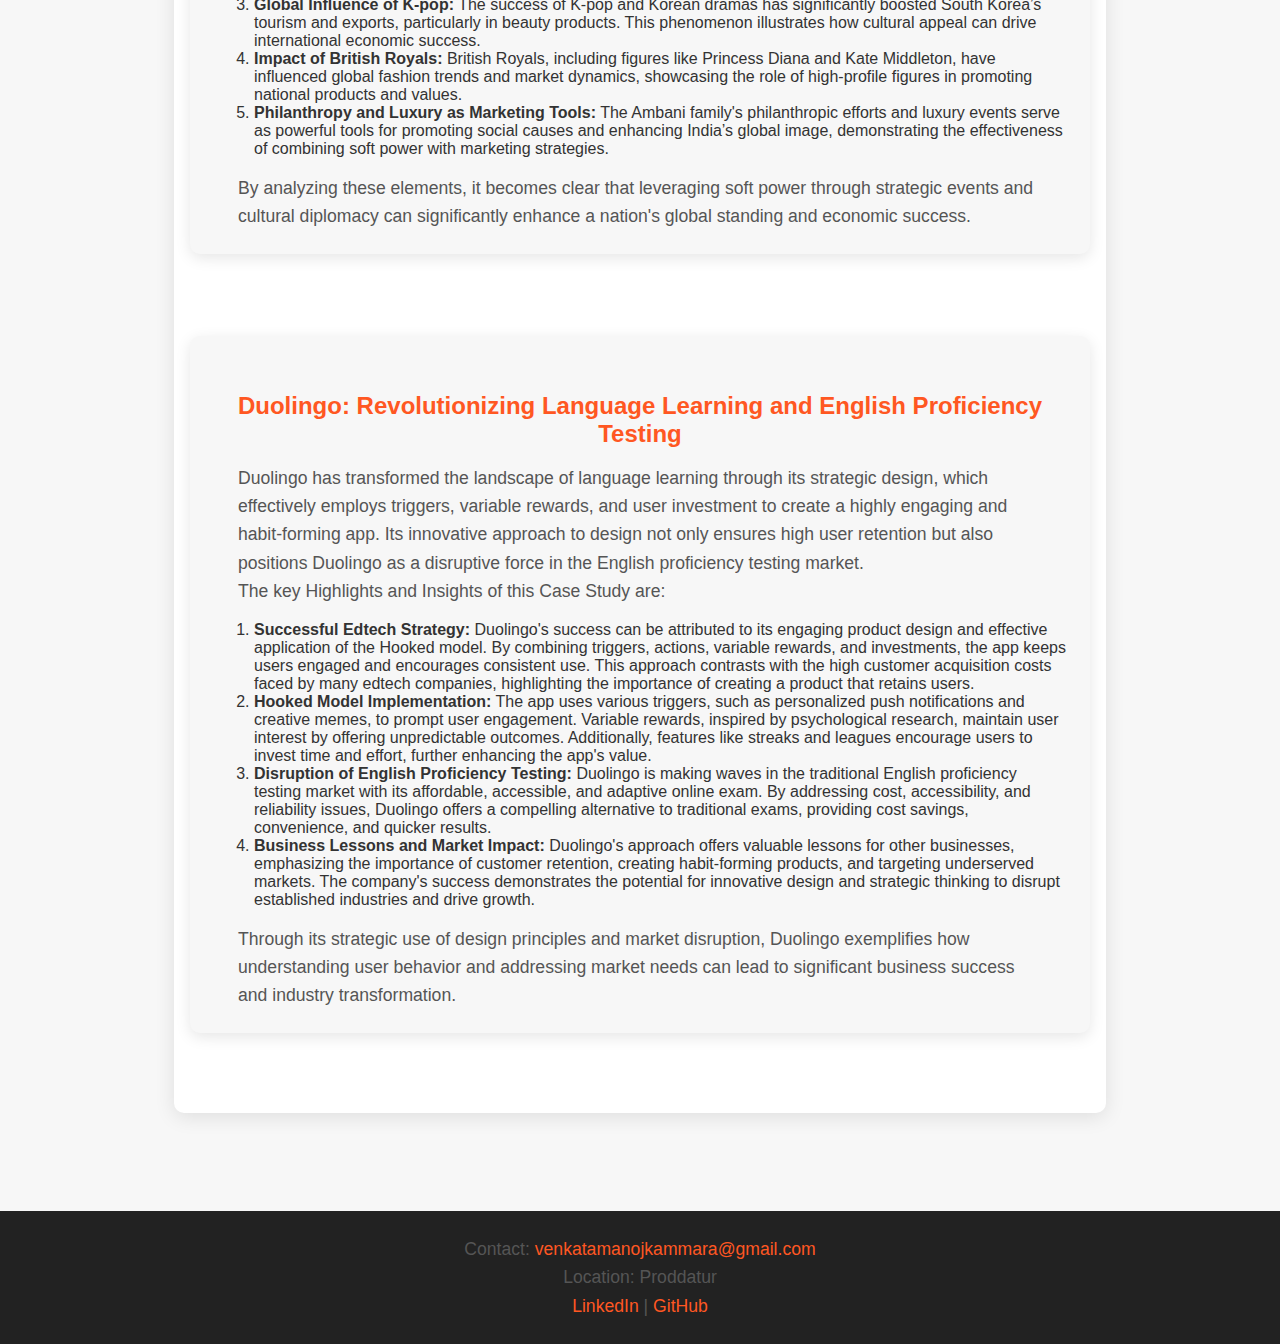
==== commit 01f13dba: "Update index.html" ====
--- a/index.html
+++ b/index.html
@@ -33,7 +33,7 @@
         <h2>Electronics and Communication Engineering Student</h2>
         <h2>Machine Learning Enthusiast</h2>
         <img src="profile.jpg" alt="Profile Picture">
-        <p>I'm Venkata Manoj Kammara, a third-year Electronics and Communication Engineering student at RGUKT, RK Valley. I am strongly interested in Machine Learning and Data Science and am working hard to improve my skills. Besides my academics, I am very good at Graphic Designing and enjoy creating visually appealing content. I also have strong interpersonal skills, which help me connect and engage. I believe in using my skills to positively impact the society. I am always excited to learn new things, work on interesting projects, and collaborate with others.</p>
+        <p>I'm Venkata Manoj Kammara, a third-year undergraduate at RGUKT, RK Valley, with strong fundamentals in Electronics and Communication Engineering. I am passionate about Machine Learning and Data Science, I am actively building my skills in these areas. Additionally, I am very proficient in Graphic Design and possess strong interpersonal skills. I strive to leverage my skills to create a positive impact in society and also in every endeavor I undertake. I am always open to connecting, networking, and collaborating with like-minded professionals and enthusiasts.</p>
     </section>
 
     <section id="education">
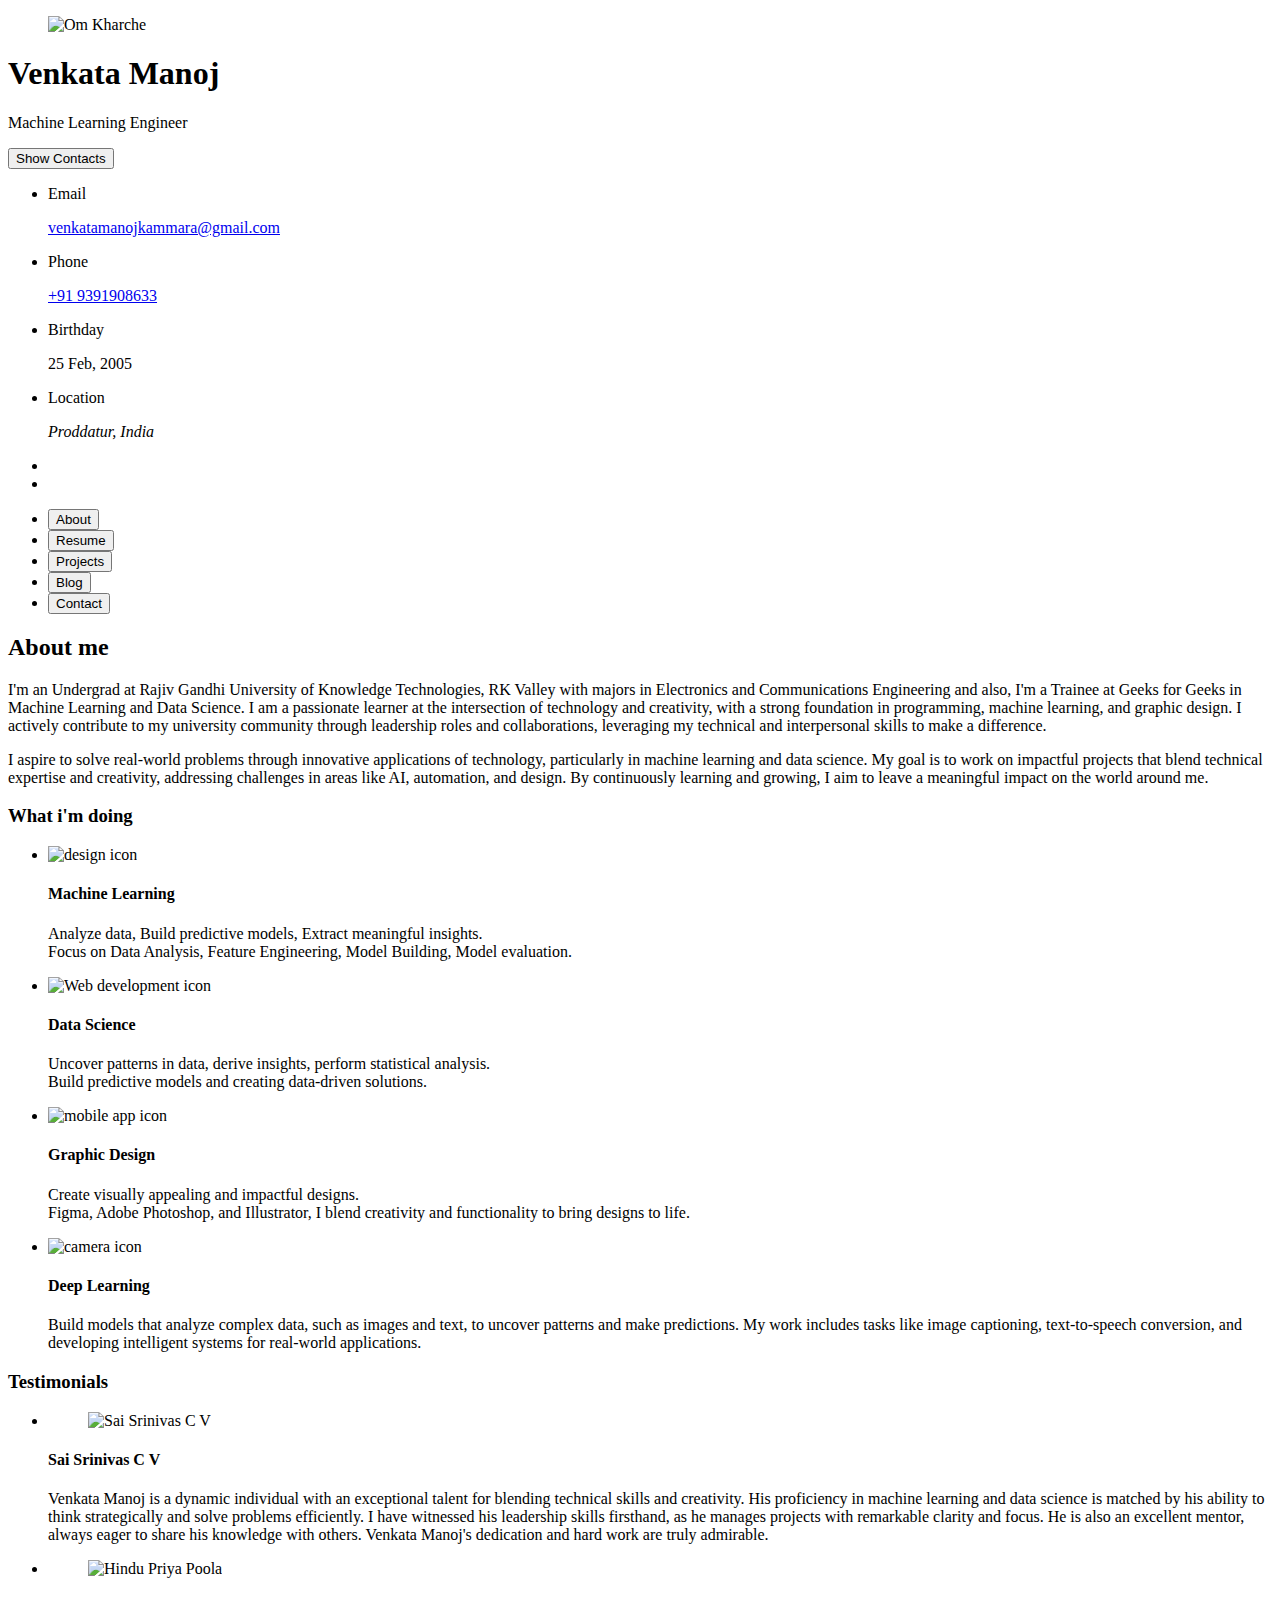
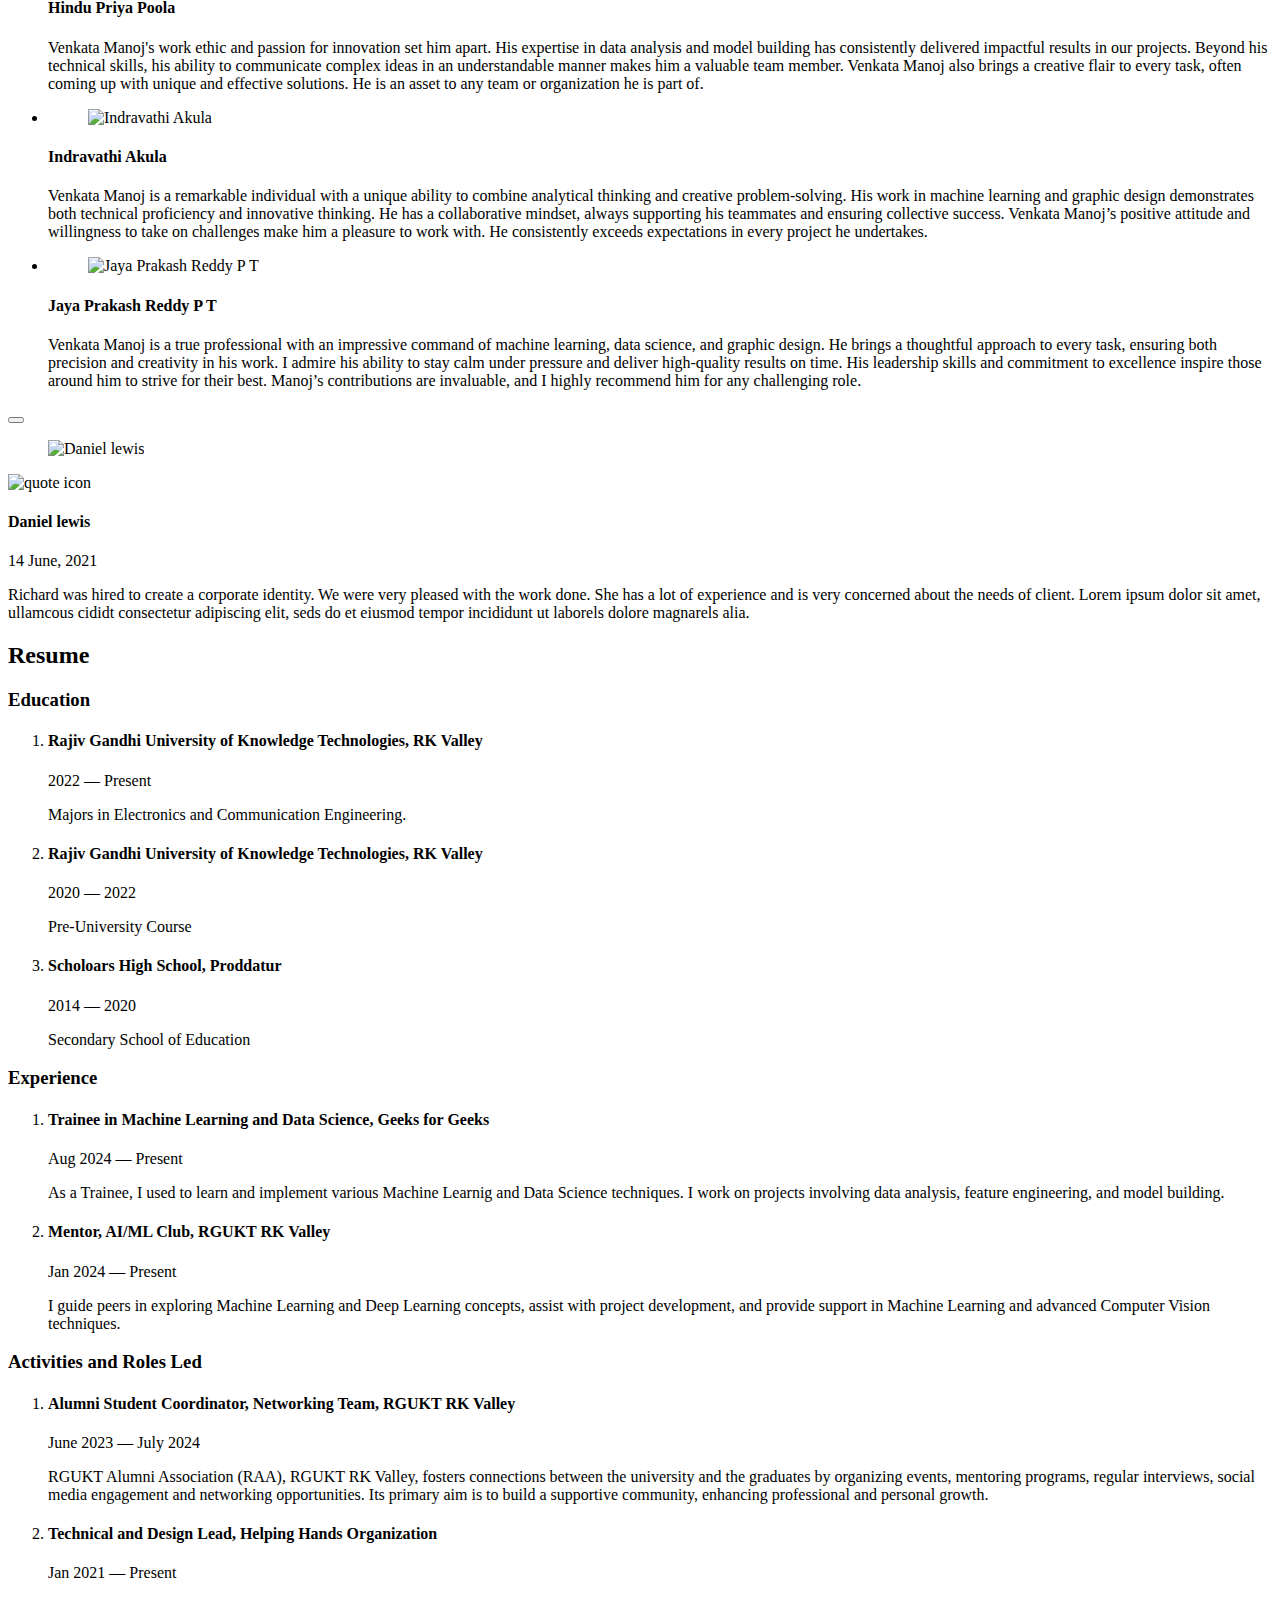
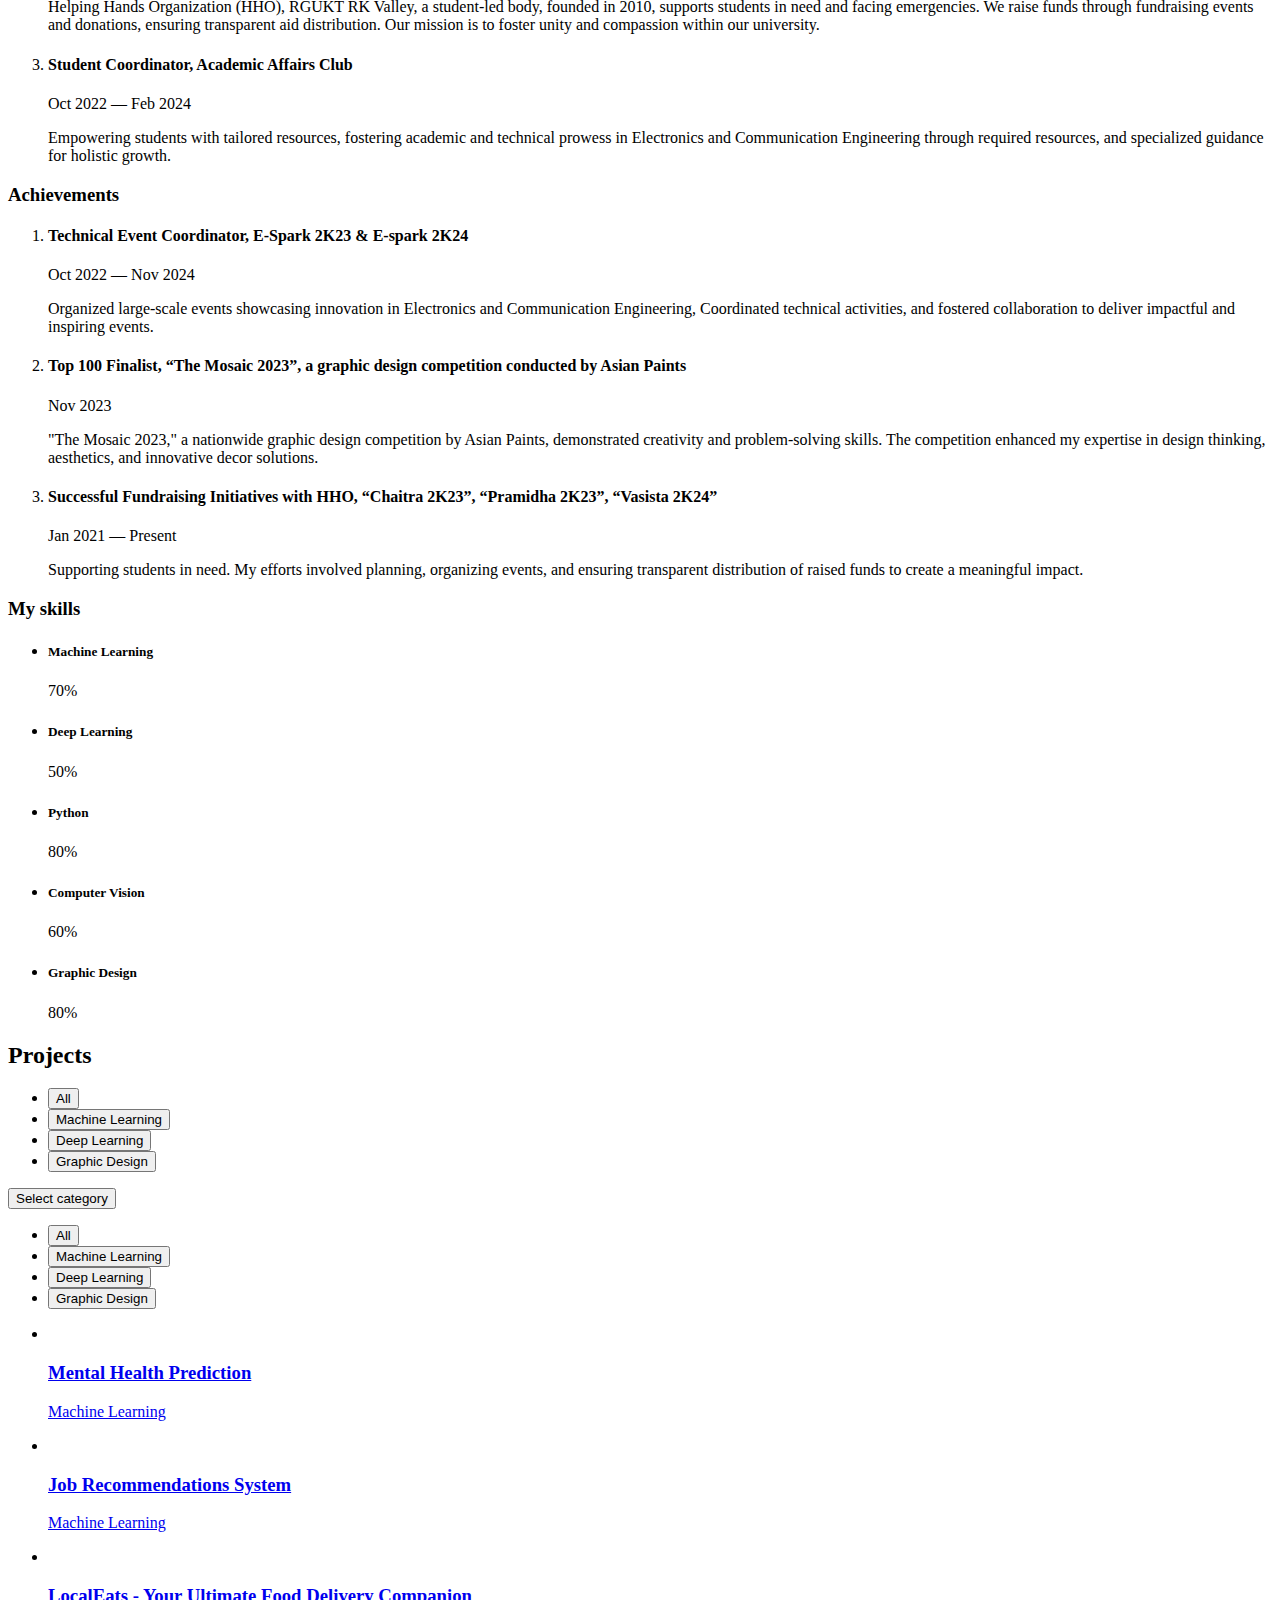
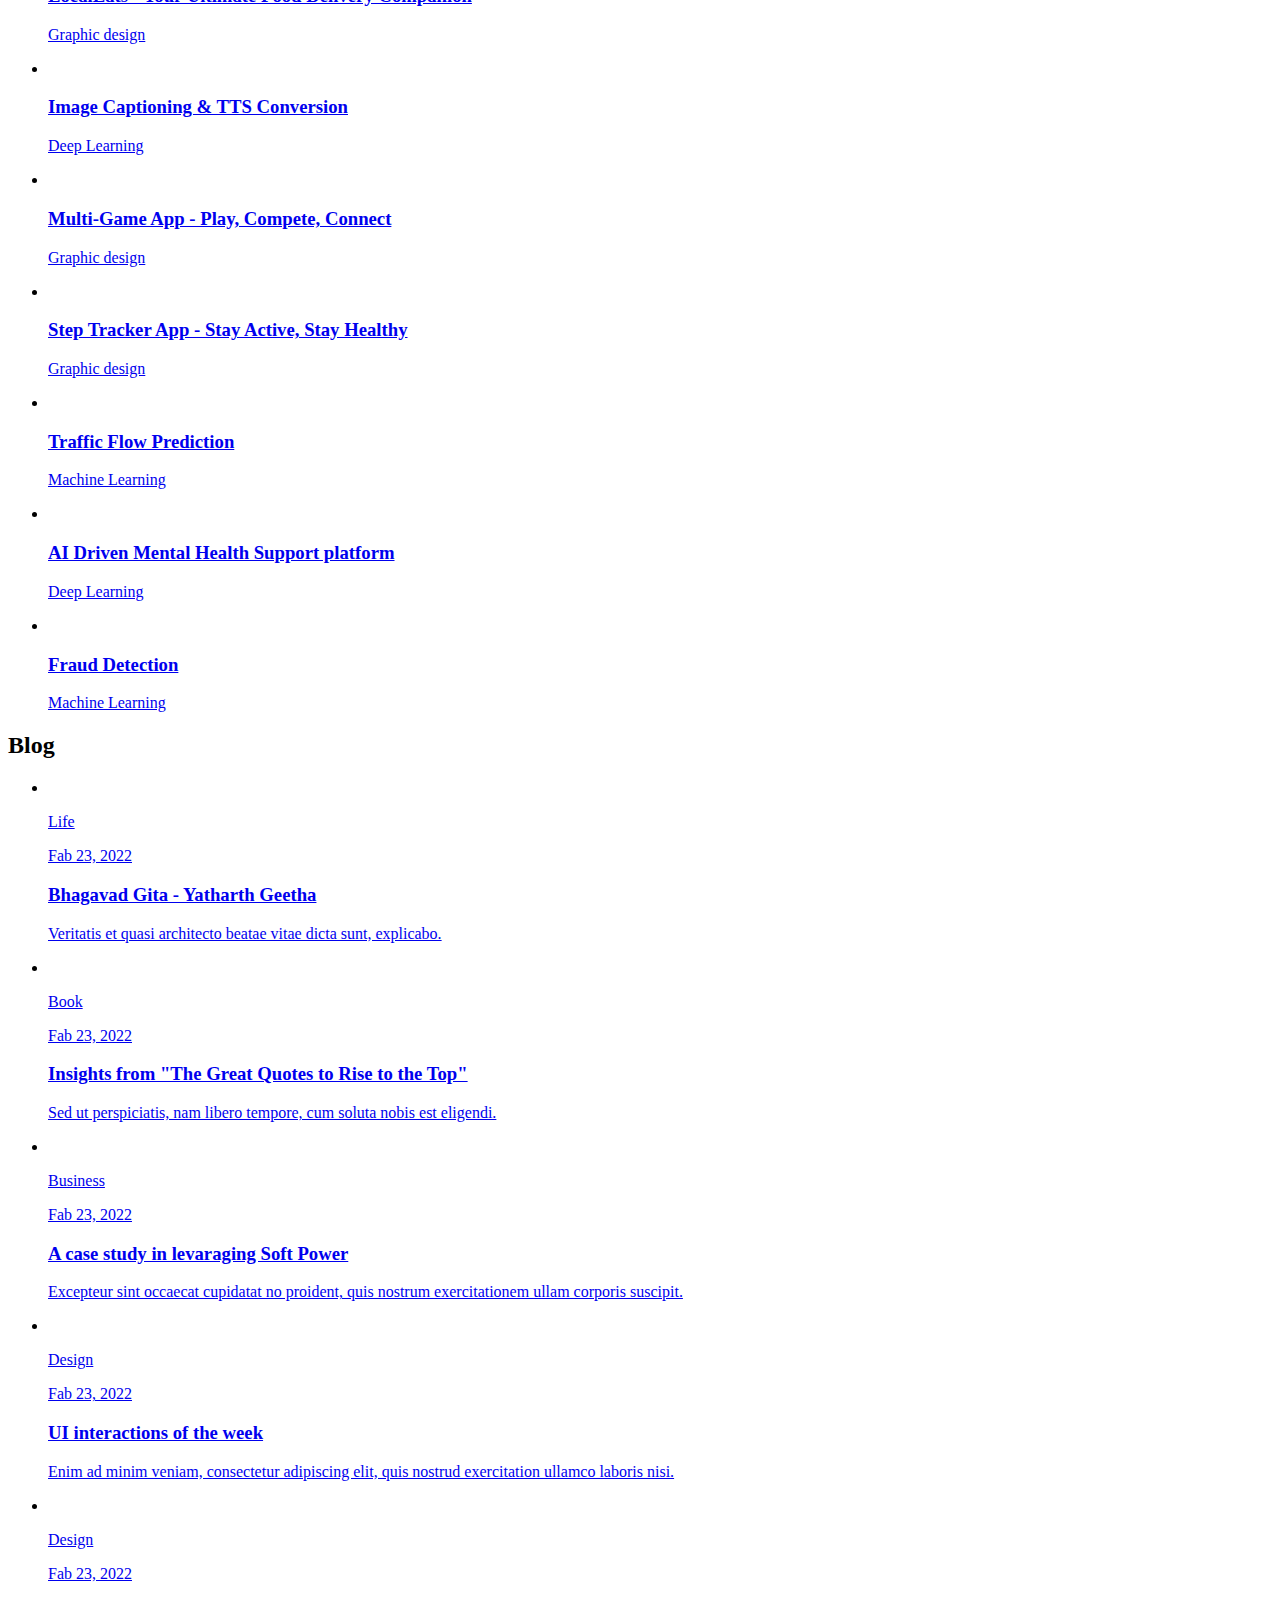
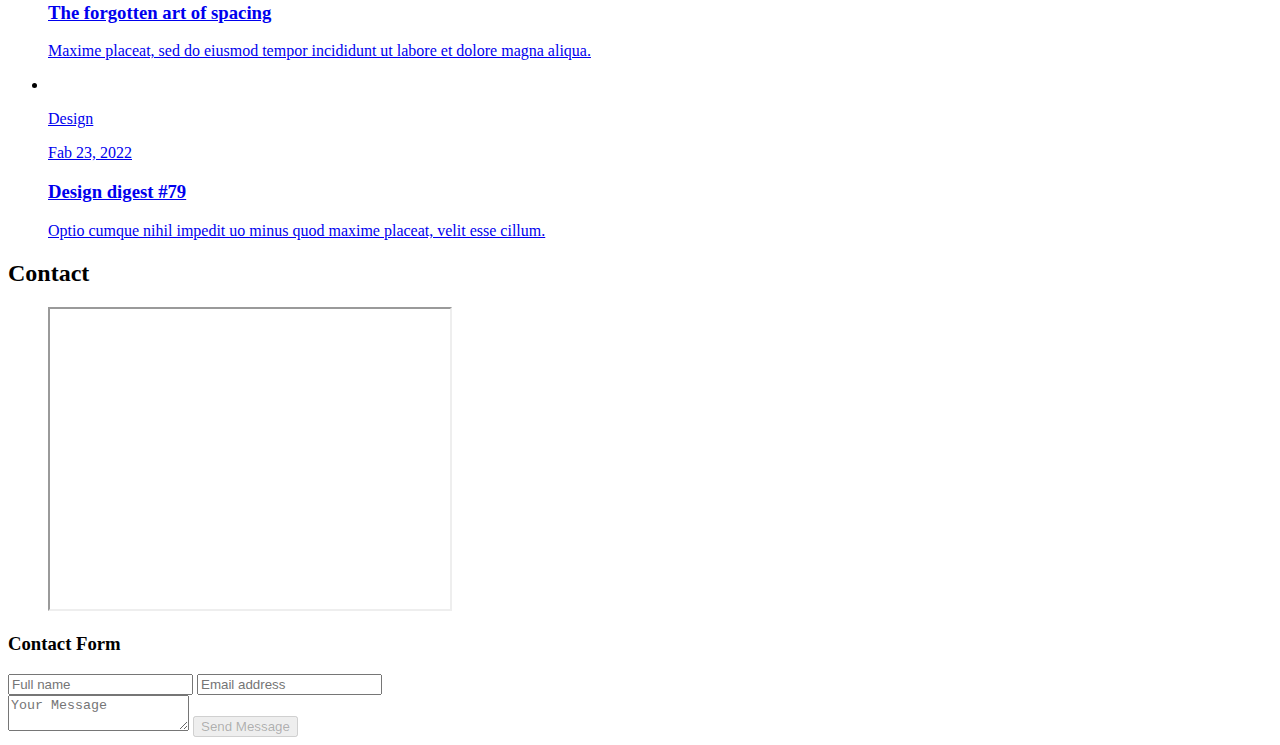
==== commit c9632b2a: "Add files via upload" ====
--- a/index.html
+++ b/index.html
@@ -1,268 +1,1318 @@
-<!DOCTYPE html>
-<html lang="en">
-<head>
-    <meta charset="UTF-8">
-    <meta name="viewport" content="width=device-width, initial-scale=1.0">
-    <title>Venkata Manoj Kammara - Portfolio</title>
-    <link rel="stylesheet" href="style.css">
-</head>
-<body>
-    <header>
-        <nav>
-            <div class="menu-icon" onclick="toggleMenu()">
-                <div class="bar"></div>
-                <div class="bar"></div>
-                <div class="bar"></div>
-            </div>
-            <ul id="nav-links">
-                <li><a href="#about">About Me</a></li>
-                <li><a href="#education">Education</a></li>
-                <li><a href="#skills">Skills</a></li>
-                <li><a href="#projects">Projects</a></li>
-                <li><a href="#achievements">Achievements</a></li>
-                <li><a href="#activities">Activities</a></li>
-                <li><a href="#interests">Interests</a></li>
-                <li><a href="#contact">Contact</a></li>
-            </ul>
-        </nav>
-    </header>
-
-
-    <section id="about">
-        <h1>Venkata Manoj Kammara</h1>
-        <h2>Electronics and Communication Engineering Student</h2>
-        <h2>Machine Learning Enthusiast</h2>
-        <img src="profile.jpg" alt="Profile Picture">
-        <p>I'm Venkata Manoj Kammara, a third-year undergraduate at RGUKT, RK Valley, with strong fundamentals in Electronics and Communication Engineering. I am passionate about Machine Learning and Data Science, I am actively building my skills in these areas. Additionally, I am very proficient in Graphic Design and possess strong interpersonal skills. I strive to leverage my skills to create a positive impact in society and also in every endeavor I undertake. I am always open to connecting, networking, and collaborating with like-minded professionals and enthusiasts.</p>
-    </section>
-
-    <section id="education">
-        <h2>Education</h2>
-        <p><strong>Undergraduation:</strong> Class of 2026, RGUKT RK Valley.</p>
-        <br>
-        <p><strong>Secondary School of Education:</strong> Class of 2020, Scholars High School, Proddatur.</p>
-    </section>
-
-    <section id="skills">
-        <h2>Skills</h2>
-        <div class="skills-container">
-            <div class="skill-category">
-                <h3>Technical Skills</h3>
-                <ul>
-                    <li>Python</li>
-                    <li>OOPs</li>
-                    <li>C</li>
-                    <li>C++</li>
-                    <li>DSA with Python</li>
-                </ul>
-            </div>
-            <div class="skill-category">
-                <h3>Graphic Designing</h3>
-                <ul>
-                    <li>Figma</li>
-                    <li>Adobe XD</li>
-                    <li>Adobe Photoshop</li>
-                    <li>Adobe Illustrator</li>
-                </ul>
-            </div>
-            <div class="skill-category">
-                <h3>Machine Learning</h3>
-                <ul>
-                    <li>Data Visualisation</li>
-                    <li>Data Analysis</li>
-                    <li>Feature Engineering</li>
-                </ul>
-            </div>
-            <div class="skill-category">
-                <h3>Interpersonal Skills</h3>
-                <ul>
-                    <li>Leadership</li> 
-                    <li>Communication</li>
-                    <li>Networking</li>
-                    <li>Problem Solving</li>
-                    <li>Event Management</li>
-                </ul>
-            </div>
-            <div class="skill-category">
-                <h3>Core Academic Skills</h3>
-                <ul>
-                    <li>Verilog</li>
-                    <li>IOT</li>
-                    <li>Robotics</li>
-                    <li>Analog Electronics</li>
-                    <li>Digital Electronics</li>
-                </ul>
-            </div>
-        </div>
-    </section>
-
-    <section id="projects">
-        <h2>Projects</h2>
-        <div class="project">
-            <h3>LocalEats - Your Ultimate Food Delivery Companion</h3>
-            <p>Introducing LocalEats, your go-to food delivery app designed to satisfy your cravings with ease and convenience. Starting with a seamless login process, our app utilizes GPS technology to present you with a curated selection of popular restaurants in your hometown or nearby city.</p>
-            <p>Explore each restaurant's complete menu offerings at your fingertips, from mouth-watering appetizers to decadent desserts. Once you've made your selection, effortlessly add items to your cart and customize your order to your liking.</p>
-            <p>But that's not all - LocalEats goes above and beyond by allowing you to send a thoughtful message along with your order, making it the perfect surprise for your loved ones.</p>
-            <p>When it comes time to pay, enjoy a hassle-free experience with multiple payment options including PhonePe, Google Pay, Paytm, debit/credit cards, or cash on delivery.</p>
-            <p>With LocalEats, indulging in your favorite dishes has never been easier.</p>
-            <p><strong>Note:</strong> The application features mentioned above are completely developed in Figma. It is a prototype of the application. There was no Backend involved in it.</p>
-        </div>
-
-        <div class="project">
-            <h3>Multi-Game App - Play, Compete, Connect</h3>
-            <p>Introducing a dynamic mobile application packed with four exciting games - Ludo, Chess, Puzzle Solver, and Tic Tac Toe. Designed with user engagement in mind, this app offers a seamless experience from login to gameplay and beyond.</p>
-            <p>With a sleek login page, users can access their personalized profiles, where we can track our gaming activity, including games played, wins, losses, and earned coins.</p>
-            <p>Engage in friendly competition with friends or other players, earning coins for victories and experiencing the thrill of multiplayer gaming.</p>
-            <p>This app fosters social connection by enabling users to share their achievements and gaming moments on various social media platforms.</p>
-            <p><strong>Note:</strong> The application features mentioned above are completely developed in Figma. It is a prototype of the application. There was no Backend involved in it.</p>
-        </div>
-
-        <div class="project">
-            <h3>Offline Music Player</h3>
-            <p>Introducing the Offline Music player app, designed to provide a seamless and personalized music listening experience right from the device's storage. With a vast library of songs at your fingertips, you can easily search for your favorite tracks, albums, or artists.</p>
-            <p>This mobile app offers versatile sorting options, allowing you to organize your music collection by date, name, artist, and more, for effortless navigation.</p>
-            <p>Discover new favorites with the recommendations, featuring the most played, recently played, and most searched tracks tailored to your taste.</p>
-            <p>Experience all the features you love from online music platforms like Spotify & Wynk but with the convenience of offline access. Whether you're commuting, exercising, or relaxing at home, our offline music player ensures that your favorite tunes are always within reach.</p>
-            <p><strong>Note:</strong> The application features mentioned above are completely developed in Figma. It is a prototype of the application. There was no Backend involved in it.</p>
-        </div>
-
-        <div class="project">
-            <h3>Step Tracker App - Stay Active, Stay Healthy</h3>
-            <p>Step Tracker is a mobile app designed to help users track their daily activity, stay motivated, and lead a healthier lifestyle. Drawing inspiration from my mobile's step-tracking system, it allows users to monitor their daily, weekly, and monthly steps.</p>
-            <p>With customizable goals ranging from 1000 to 20000 steps, users can challenge themselves and strive for improvement.</p>
-            <p>The app also provides insights into activity trends, allowing users to track their progress over time. Additionally, users can share their achievements on social media platforms to celebrate their milestones with friends and family.</p>
-            <p>With its user-friendly interface, Step Tracker caters to fitness enthusiasts and anyone looking to adopt a more active lifestyle.</p>
-            <p><strong>Note:</strong> The application features mentioned above are completely developed in Figma. It is a prototype of the application. There was no Backend involved in it.</p>
-        </div>
-
-        <div class="project">
-            <h3>College Placement Prediction Using Logistic Regression</h3>
-            <p>This project focuses on predicting whether students will secure a college placement based on their IQ and CGPA. The prediction model utilizes Logistic Regression, a widely used statistical method for binary classification.</p>
-            <p>In today’s competitive environment, understanding the factors that contribute to college placements is crucial for students and institutions alike. By analyzing key metrics such as IQ and CGPA, this project aims to forecast a student’s likelihood of being placed, offering valuable insights for educational planning and career guidance.</p>
-            <p>This project offers a predictive tool that can assist educational institutions in identifying students who may need additional support to secure placements. It also provides students with a clearer understanding of how their academic performance influences their career opportunities.</p>
-            <p>Conducted a detailed analysis to uncover patterns and relationships between IQ, CGPA, and placement status. This step was crucial in understanding the underlying data trends.</p>
-            <p>Developed and transformed features to improve model accuracy. By identifying and creating new variables, the model was better equipped to capture the nuances of the data.</p>
-            <p>Implemented the Logistic Regression model and rigorously evaluated its performance using accuracy metrics. The model’s ability to correctly predict placement status demonstrates its potential application in real-world scenarios.</p>
-        </div>
-
-    </section>
-
-    
-    <section id="achievements">
-        <h2>Achievements</h2>
-        <div class="achievement">
-            <h3>Organiser E-Spark 2023</h3>
-            <p>Received Certificate of Recognition for successfully organizing and managing the "E-Spark 2023" Technical Event as part of Engineers' Day celebrations 2023. Took part in leading the event for over 1200 students in showcasing innovation and collaboration in Electronics and Communications Engineering. Sponsored by KONAM Foundation & HITLOOP, powered by DeepVital Private Limited & @semiconvlsi.</p>
-        </div>
-
-        <div class="achievement">
-            <h3>Top 20 Finalist - Chess Competition</h3>
-            <p>During my 10th grade, I had the opportunity to participate in a town-level chess competition organized by a local NGO in Proddatur. This event was open to all age groups and welcomed participants from all walks of life, regardless of gender. I competed alongside many talented players from my town, and I was proud to secure a position in the top 20. This experience not only challenged my strategic thinking but also fostered a deeper appreciation for the game of chess and the spirit of healthy competition.</p>
-        </div>
-
-        <div class="achievement">
-            <h3>Top 100 Finalist - The Mosaic 2023, Asian Paints</h3>
-            <p>I proudly secured a spot among the Top 100 in The Mosaic 2023, a nationwide Graphic Design Competition by Asian Paints. This enriching experience challenged my design thinking and problem-solving skills through creative treasure hunt-style challenges and quizzes. It deepened my understanding of aesthetics and pushed me to explore the dynamic world of design and decor. I'm grateful to Asian Paints for fostering creativity and innovation and to Unstop for hosting this platform.
-
-            </p>
-        </div>
-    </section>
-
-    <section id="activities">
-        <h2>Extra Curricular Activities</h2>
-        <div class="activity">
-            <h3>Alumni Student Coordinator, RGUKT Alumni Association (RAA) - RGUKT RK Valley</h3>
-            <p>As an Alumni Student Coordinator at the RGUKT Alumni Association (RAA), RGUKT RK Valley, I played a key role in bridging the gap between the university and its graduates. The RAA focuses on fostering meaningful connections through a variety of initiatives, including organizing events, mentoring programs, regular interviews, social media engagement, and networking opportunities. Our primary mission is to build a supportive community that promotes both professional and personal growth for all members.</p>   
-        </div>
-
-        <div class="activity">
-            <h3>Coordinator, Academic Affairs Club - Department of ECE</h3>
-            <p>In my role as a Coordinator for the Academic Affairs Club within the Department of Electronics and Communication Engineering (ECE), I contributed to empowering students by providing tailored resources and fostering both academic and technical excellence. The club is dedicated to enhancing students' knowledge and skills through specialized guidance and essential resources, ensuring a well-rounded growth experience in the field of Electronics and Communication Engineering.</p>   
-        </div>
-
-        <div class="activity">
-            <h3>Representative, Helping Hands Organization (HHO) - RGUKT RK Valley</h3>
-            <p>As a representative of the Helping Hands Organization (HHO) at RGUKT RK Valley, I contributed to a student-led initiative dedicated to supporting fellow students in need and those facing emergencies. Founded in 2010, HHO is committed to fostering unity and compassion within our university. Through key fundraising events such as Chaitra, Vasista, and Pramidha, we successfully raised funds and ensured transparent aid distribution, helping to make a positive impact on our community.</p>   
-        </div>
-
-        <div class="activity">
-            <h3>Volunteer, National Service Scheme (NSS)</h3>
-            <p>As a volunteer in the National Service Scheme (NSS), I actively participated in various community service activities aimed at improving the well-being of society. My involvement in NSS allowed me to contribute to social causes, promote awareness, and make a positive impact on the community through dedicated service and teamwork.</p>   
-        </div>
-    </section>
-
-    <section id="interests">
-        <h2>Interests</h2>
-        <div class="interests-container">
-            <div class="interests-category">
-                <h3>Bhagavad-Gita 🕉️ Yatharth Geetha</h3>
-                <p>My journey into spirituality and personal growth led me to the Bhagavad-Gita, particularly the "Yatharth Geetha" edition. This timeless text is far more than a philosophical treatise; it is a comprehensive guide to living a meaningful and balanced life. The Bhagavad-Gita offers profound insights into understanding the nature of existence, the divine, and the self. It provides a roadmap for navigating the complexities of life, including how to handle its ups and downs with grace and clarity. Each page offers wisdom that addresses various aspects of human experience, from finding purpose to managing challenges.</p>
-                <p>One concept that has deeply influenced me is "Karma Yoga" – the path of selfless action. In a world often focused on personal ambition and outcomes, this principle emphasizes performing one's duties without attachment to results, mirroring the natural cycles of the seasons. This philosophy has not only enriched my understanding of work but also transformed my approach to leadership and teamwork. By embracing the principles of the Bhagavad-Gita, I am continuously inspired to live with purpose, compassion, and service. I encourage anyone seeking insight and guidance to explore the Bhagavad-Gita; its wisdom is bound to offer valuable perspectives and answers.</p>
-            </div>
-        </div>
-        <br>
-        <div class="interests-container">
-            <div class="interests-category">
-                <h3>Insights from "The Great Quotes to Rise to the Top"</h3>
-                <p>Everyone encounters numerous quotes throughout their life, but organizing them into meaningful categories can provide profound insights. "The Great Quotes to Rise to the Top" elegantly organizes impactful quotes into categories such as Attitude, Self-Image, Goals, Motivation, Success, and Relationships. This book offers a treasure trove of wisdom, though understanding and reflecting on each quote requires thoughtful engagement.</p>
-                <p>A few quotes from the book particularly resonated with me:</p>
-                <ol>
-                    <li>You never work for somebody else. Someone else might sign your check, but you're the one who fills in the amount.</li>
-                    <li>Positive thinking is the hope that you can move mountains. Positive believing is the same hope but with a reason for believing you can do it.</li>
-                    <li>Give me a stock clerk with a goal, and I will give you a man who will make history. Give me a man without a goal, and I will give you a stock clerk.</li>
-                    <li>The way you get out of a job you don't like is to do it so extraordinarily well that nobody can afford to keep you in that position.</li>
-                    <li>The most practical, beautiful philosophy in the world won't work - if you won't.</li>
-                    <li>Real love is a growing and development process that involves every emotion, problem, joy, and triumph known to man.</li>
-                </ol>
-                <p>This book has enriched my perspective and inspired me deeply. I highly recommend it to anyone seeking motivation and personal development through the power of words.</p>
-            </div>
-        </div>
-        <br>
-        <div class="interests-container">
-            <div class="interests-category">
-                <h3>The Ambani Wedding: A Case Study in Leveraging Soft Power</h3>
-                <p>The extravagant Ambani wedding has sparked both admiration and criticism, yet it highlights the potential of using high-profile events to boost a country's soft power. By drawing parallels with the UK's Royal Weddings, which have successfully enhanced the country's global perception, Indian billionaires might leverage their own celebrations to elevate India's cultural influence and economic standing. This approach emphasizes the power of showcasing national identity and values on a grand scale, impacting exports, tourism, and global perception.</p>
-                <p>The key Highlights and Insights of this Case Study are:</p>
-                <ol>
-                    <li><strong>Economic and Cultural Impact:</strong> The Ambani wedding, despite criticisms of excess, demonstrates how opulent events can drive economic benefits through enhanced soft power, similar to the UK's Royal Weddings which have boosted British exports and global interest in British culture.</li>
-                    <li><strong>Soft Power vs. Hard Power:</strong> While hard power involves military or economic dominance, soft power relies on cultural appeal. South Korea’s rise through K-pop and entertainment underscores how cultural exports can transform global influence and economic output.</li>
-                    <li><strong>Global Influence of K-pop:</strong> The success of K-pop and Korean dramas has significantly boosted South Korea’s tourism and exports, particularly in beauty products. This phenomenon illustrates how cultural appeal can drive international economic success.</li>
-                    <li><strong>Impact of British Royals:</strong> British Royals, including figures like Princess Diana and Kate Middleton, have influenced global fashion trends and market dynamics, showcasing the role of high-profile figures in promoting national products and values.</li>
-                    <li><strong>Philanthropy and Luxury as Marketing Tools:</strong> The Ambani family's philanthropic efforts and luxury events serve as powerful tools for promoting social causes and enhancing India’s global image, demonstrating the effectiveness of combining soft power with marketing strategies.</li>
-                </ol>
-                <p>By analyzing these elements, it becomes clear that leveraging soft power through strategic events and cultural diplomacy can significantly enhance a nation's global standing and economic success.</p>
-            </div>
-        </div>
-        <br>
-        <div class="interests-container">
-            <div class="interests-category">
-                <h3>Duolingo: Revolutionizing Language Learning and English Proficiency Testing</h3>
-                <p>Duolingo has transformed the landscape of language learning through its strategic design, which effectively employs triggers, variable rewards, and user investment to create a highly engaging and habit-forming app. Its innovative approach to design not only ensures high user retention but also positions Duolingo as a disruptive force in the English proficiency testing market.</p>
-                <p>The key Highlights and Insights of this Case Study are:</p>
-                <ol>
-                    <li><strong>Successful Edtech Strategy:</strong> Duolingo's success can be attributed to its engaging product design and effective application of the Hooked model. By combining triggers, actions, variable rewards, and investments, the app keeps users engaged and encourages consistent use. This approach contrasts with the high customer acquisition costs faced by many edtech companies, highlighting the importance of creating a product that retains users.</li>
-                    <li><strong>Hooked Model Implementation:</strong>  The app uses various triggers, such as personalized push notifications and creative memes, to prompt user engagement. Variable rewards, inspired by psychological research, maintain user interest by offering unpredictable outcomes. Additionally, features like streaks and leagues encourage users to invest time and effort, further enhancing the app's value.</li>
-                    <li><strong>Disruption of English Proficiency Testing:</strong> Duolingo is making waves in the traditional English proficiency testing market with its affordable, accessible, and adaptive online exam. By addressing cost, accessibility, and reliability issues, Duolingo offers a compelling alternative to traditional exams, providing cost savings, convenience, and quicker results.</li>
-                    <li><strong>Business Lessons and Market Impact:</strong> Duolingo's approach offers valuable lessons for other businesses, emphasizing the importance of customer retention, creating habit-forming products, and targeting underserved markets. The company's success demonstrates the potential for innovative design and strategic thinking to disrupt established industries and drive growth.</li>
-                </ol>
-                <p>Through its strategic use of design principles and market disruption, Duolingo exemplifies how understanding user behavior and addressing market needs can lead to significant business success and industry transformation.</p>
-            </div>
-        </div>
-    </section>
-    <br>
-
-    <footer>
-        <p>Contact: <a href="mailto:venkatamanojkammara@gmail.com">venkatamanojkammara@gmail.com</a></p>
-        <p>Location: Proddatur</p>
-        <p><a href="https://www.linkedin.com/in/venkata-manoj-kammara/">LinkedIn</a> | <a href="https://github.com/venkatamanojkammara">GitHub</a></p>
-    </footer>
-
-    <script>
-        function toggleMenu() {
-            const navLinks = document.getElementById('nav-links');
-            navLinks.classList.toggle('active');
-        }
-    </script>
-
-</body>
-</html>
+<!DOCTYPE html>
+<html lang="en">
+
+<head>
+  <meta charset="UTF-8">
+  <meta http-equiv="X-UA-Compatible" content="IE=edge">
+  <meta name="viewport" content="width=device-width, initial-scale=1.0">
+  <title>Venkata's - Portfolio</title>
+
+  <!--
+    - favicon
+  -->
+  <link rel="shortcut icon" href="./assets/images/my-avatar.jpg" type="image/x-icon">
+
+  <!--
+    - custom css link
+  -->
+  <link rel="stylesheet" href="./assets/css/style.css">
+
+  <!--
+    - google font link
+  -->
+  <link rel="preconnect" href="https://fonts.googleapis.com">
+  <link rel="preconnect" href="https://fonts.gstatic.com" crossorigin>
+  <link href="https://fonts.googleapis.com/css2?family=Poppins:wght@300;400;500;600&display=swap" rel="stylesheet">
+</head>
+
+<body>
+
+  <!--
+    - #MAIN
+  -->
+
+  <main>
+
+    <!--
+      - #SIDEBAR
+    -->
+
+    <aside class="sidebar" data-sidebar>
+
+      <div class="sidebar-info">
+
+        <figure class="avatar-box">
+          <img src="./assets/images/my-avatar.png" alt="Om Kharche" width="80">
+        </figure>
+
+        <div class="info-content">
+          <h1 class="name" title="Om Kharche">Venkata Manoj</h1>
+
+          <p class="title">Machine Learning Engineer</p>
+        </div>
+
+        <button class="info_more-btn" data-sidebar-btn>
+          <span>Show Contacts</span>
+
+          <ion-icon name="chevron-down"></ion-icon>
+        </button>
+
+      </div>
+
+      <div class="sidebar-info_more">
+
+        <div class="separator"></div>
+
+        <ul class="contacts-list">
+
+          <li class="contact-item">
+
+            <div class="icon-box">
+              <ion-icon name="mail-outline"></ion-icon>
+            </div>
+
+            <div class="contact-info">
+              <p class="contact-title">Email</p>
+
+              <a href="mailto:omtestmail@gmail.com" class="contact-link">venkatamanojkammara@gmail.com</a>
+            </div>
+
+          </li>
+
+          <li class="contact-item">
+
+            <div class="icon-box">
+              <ion-icon name="phone-portrait-outline"></ion-icon>
+            </div>
+
+            <div class="contact-info">
+              <p class="contact-title">Phone</p>
+
+              <a href="tel:+91 9391908633" class="contact-link">+91 9391908633</a>
+            </div>
+
+          </li>
+
+          <li class="contact-item">
+
+            <div class="icon-box">
+              <ion-icon name="calendar-outline"></ion-icon>
+            </div>
+
+            <div class="contact-info">
+              <p class="contact-title">Birthday</p>
+
+              <time datetime="2005-02-25">25 Feb, 2005</time>
+            </div>
+
+          </li>
+
+          <li class="contact-item">
+
+            <div class="icon-box">
+              <ion-icon name="location-outline"></ion-icon>
+            </div>
+
+            <div class="contact-info">
+              <p class="contact-title">Location</p>
+
+              <address>Proddatur, India</address>
+            </div>
+
+          </li>
+
+        </ul>
+
+        <div class="separator"></div>
+
+        <ul class="social-list">
+
+          <li class="social-item">
+            <a href="https://github.com/venkatamanojkammara" class="social-link">
+              <ion-icon name="logo-github"></ion-icon>
+            </a>
+          </li>
+
+          
+
+          <li class="social-item">
+            <a href="https://www.linkedin.com/in/venkata-manoj-kammara/" class="social-link">
+              <ion-icon name="logo-linkedin"></ion-icon>
+            </a>
+          </li>
+
+        </ul>
+
+      </div>
+
+    </aside>
+
+
+
+
+
+    <!--
+      - #main-content
+    -->
+
+    <div class="main-content">
+
+      <!--
+        - #NAVBAR
+      -->
+
+      <nav class="navbar">
+
+        <ul class="navbar-list">
+
+          <li class="navbar-item">
+            <button class="navbar-link  active" data-nav-link>About</button>
+          </li>
+
+          <li class="navbar-item">
+            <button class="navbar-link" data-nav-link>Resume</button>
+          </li>
+
+          <li class="navbar-item">
+            <button class="navbar-link" data-nav-link>Projects</button>
+          </li>
+
+          <li class="navbar-item">
+            <button class="navbar-link" data-nav-link>Blog</button>
+          </li>
+
+          <li class="navbar-item">
+            <button class="navbar-link" data-nav-link>Contact</button>
+          </li>
+
+        </ul>
+
+      </nav>
+
+
+
+
+
+      <!--
+        - #ABOUT
+      -->
+
+      <article class="about  active" data-page="about">
+
+        <header>
+          <h2 class="h2 article-title">About me</h2>
+        </header>
+
+        <section class="about-text">
+          <p>
+            I'm an Undergrad at Rajiv Gandhi University of Knowledge Technologies, RK Valley with majors in Electronics and 
+            Communications Engineering and also, I'm a Trainee at Geeks for Geeks in Machine Learning and Data Science. 
+            I am a passionate learner at the intersection of technology and creativity, with a strong foundation in programming, 
+            machine learning, and graphic design. I actively contribute to my university community through leadership roles and 
+            collaborations, leveraging my technical and interpersonal skills to make a difference.
+          </p>
+
+          <p>
+            I aspire to solve real-world problems through innovative applications of technology, particularly in machine learning 
+            and data science. My goal is to work on impactful projects that blend technical expertise and creativity, addressing 
+            challenges in areas like AI, automation, and design. By continuously learning and growing, I aim to leave a meaningful 
+            impact on the world around me.
+          </p>
+        </section>
+
+
+        <!--
+          - service
+        -->
+
+        <section class="service">
+
+          <h3 class="h3 service-title">What i'm doing</h3>
+
+          <ul class="service-list">
+
+            <li class="service-item">
+
+              <div class="service-icon-box">
+                <img src="./assets/images/icon-design.svg
+                " alt="design icon" width="40">
+              </div>
+
+              <div class="service-content-box">
+                <h4 class="h4 service-item-title">Machine Learning</h4>
+
+                <p class="service-item-text">
+                  Analyze data, Build predictive models, Extract meaningful insights. <br>
+                  Focus on Data Analysis, Feature Engineering, Model Building, Model evaluation.
+                </p>
+              </div>
+
+            </li>
+
+            <li class="service-item">
+
+              <div class="service-icon-box">
+                <img src="./assets/images/icon-dev.svg" alt="Web development icon" width="40">
+              </div>
+
+              <div class="service-content-box">
+                <h4 class="h4 service-item-title">Data Science</h4>
+
+                <p class="service-item-text">
+                  Uncover patterns in data, derive insights, perform statistical analysis. <br>
+                  Build predictive models and creating data-driven solutions.
+                </p>
+              </div>
+
+            </li>
+
+            <li class="service-item">
+
+              <div class="service-icon-box">
+                <img src="./assets/images/icon-app.svg" alt="mobile app icon" width="40">
+              </div>
+
+              <div class="service-content-box">
+                <h4 class="h4 service-item-title">Graphic Design</h4>
+
+                <p class="service-item-text">
+                  Create visually appealing and impactful designs. <br>
+                  Figma, Adobe Photoshop, and Illustrator, I blend creativity and functionality to bring designs to life.
+                </p>
+              </div>
+
+            </li>
+
+            <li class="service-item">
+
+              <div class="service-icon-box">
+                <img src="./assets/images/icon-photo.svg" alt="camera icon" width="40">
+              </div>
+
+              <div class="service-content-box">
+                <h4 class="h4 service-item-title">Deep Learning</h4>
+
+                <p class="service-item-text">
+                  Build models that analyze complex data, such as images and text, to uncover patterns and make predictions. 
+                  My work includes tasks like image captioning, text-to-speech conversion, and developing intelligent systems 
+                  for real-world applications.
+                </p>
+              </div>
+
+            </li>
+
+          </ul>
+
+        </section>
+
+
+        <!--
+          - testimonials
+        -->
+
+        <section class="testimonials">
+
+          <h3 class="h3 testimonials-title">Testimonials</h3>
+
+          <ul class="testimonials-list has-scrollbar">
+
+            <li class="testimonials-item">
+              <div class="content-card" data-testimonials-item>
+
+                <figure class="testimonials-avatar-box">
+                  <img src="./assets/images/avatar-1.png" alt="Sai Srinivas C V" width="60" data-testimonials-avatar>
+                </figure>
+
+                <h4 class="h4 testimonials-item-title" data-testimonials-title>Sai Srinivas C V</h4>
+
+                <div class="testimonials-text" data-testimonials-text>
+                  <p>
+                    Venkata Manoj is a dynamic individual with an exceptional talent for blending technical skills and creativity. 
+                    His proficiency in machine learning and data science is matched by his ability to think strategically and 
+                    solve problems efficiently. I have witnessed his leadership skills firsthand, as he manages projects with 
+                    remarkable clarity and focus. He is also an excellent mentor, always eager to share his knowledge with others. 
+                    Venkata Manoj's dedication and hard work are truly admirable.
+                  </p>
+                </div>
+
+              </div>
+            </li>
+
+            <li class="testimonials-item">
+              <div class="content-card" data-testimonials-item>
+
+                <figure class="testimonials-avatar-box">
+                  <img src="./assets/images/avatar-2.png" alt="Hindu Priya Poola" width="60" data-testimonials-avatar>
+                </figure>
+
+                <h4 class="h4 testimonials-item-title" data-testimonials-title>Hindu Priya Poola</h4>
+
+                <div class="testimonials-text" data-testimonials-text>
+                  <p>
+                    Venkata Manoj's work ethic and passion for innovation set him apart. 
+                    His expertise in data analysis and model building has consistently delivered impactful results in our projects. 
+                    Beyond his technical skills, his ability to communicate complex ideas in an understandable manner makes him a 
+                    valuable team member. Venkata Manoj also brings a creative flair to every task, often coming up with unique and 
+                    effective solutions. He is an asset to any team or organization he is part of.
+                  </p>
+                </div>
+
+              </div>
+            </li>
+
+            <li class="testimonials-item">
+              <div class="content-card" data-testimonials-item>
+
+                <figure class="testimonials-avatar-box">
+                  <img src="./assets/images/avatar-3.png" alt="Indravathi Akula" width="60" data-testimonials-avatar>
+                </figure>
+
+                <h4 class="h4 testimonials-item-title" data-testimonials-title>Indravathi Akula</h4>
+
+                <div class="testimonials-text" data-testimonials-text>
+                  <p>
+                    Venkata Manoj is a remarkable individual with a unique ability to combine analytical thinking and creative 
+                    problem-solving. His work in machine learning and graphic design demonstrates both technical proficiency and 
+                    innovative thinking. He has a collaborative mindset, always supporting his teammates and ensuring collective success. 
+                    Venkata Manoj’s positive attitude and willingness to take on challenges make him a pleasure to work with. 
+                    He consistently exceeds expectations in every project he undertakes.
+                  </p>
+                </div>
+
+              </div>
+            </li>
+
+            <li class="testimonials-item">
+              <div class="content-card" data-testimonials-item>
+
+                <figure class="testimonials-avatar-box">
+                  <img src="./assets/images/avatar-4.png" alt="Jaya Prakash Reddy P T" width="60" data-testimonials-avatar>
+                </figure>
+
+                <h4 class="h4 testimonials-item-title" data-testimonials-title>Jaya Prakash Reddy P T</h4>
+
+                <div class="testimonials-text" data-testimonials-text>
+                  <p>
+                    Venkata Manoj is a true professional with an impressive command of machine learning, data science, and graphic design. 
+                    He brings a thoughtful approach to every task, ensuring both precision and creativity in his work. 
+                    I admire his ability to stay calm under pressure and deliver high-quality results on time. 
+                    His leadership skills and commitment to excellence inspire those around him to strive for their best. 
+                    Manoj’s contributions are invaluable, and I highly recommend him for any challenging role.
+                  </p>
+                </div>
+
+              </div>
+            </li>
+
+          </ul>
+
+        </section>
+
+
+        <!--
+          - testimonials modal
+        -->
+
+        <div class="modal-container" data-modal-container>
+
+          <div class="overlay" data-overlay></div>
+
+          <section class="testimonials-modal">
+
+            <button class="modal-close-btn" data-modal-close-btn>
+              <ion-icon name="close-outline"></ion-icon>
+            </button>
+
+            <div class="modal-img-wrapper">
+              <figure class="modal-avatar-box">
+                <img src="./assets/images/avatar-1.png" alt="Daniel lewis" width="80" data-modal-img>
+              </figure>
+
+              <img src="./assets/images/icon-quote.svg" alt="quote icon">
+            </div>
+
+            <div class="modal-content">
+
+              <h4 class="h3 modal-title" data-modal-title>Daniel lewis</h4>
+
+              <time datetime="2021-06-14">14 June, 2021</time>
+
+              <div data-modal-text>
+                <p>
+                  Richard was hired to create a corporate identity. We were very pleased with the work done. She has a
+                  lot of experience
+                  and is very concerned about the needs of client. Lorem ipsum dolor sit amet, ullamcous cididt
+                  consectetur adipiscing
+                  elit, seds do et eiusmod tempor incididunt ut laborels dolore magnarels alia.
+                </p>
+              </div>
+
+            </div>
+
+          </section>
+
+        </div>
+
+
+        
+        
+        <!--
+        <section class="clients">
+
+          <h3 class="h3 clients-title">Clients</h3>
+
+          <ul class="clients-list has-scrollbar">
+
+            <li class="clients-item">
+              <a href="#">
+                <img src="./assets/images/logo-1-color.png" alt="client logo">
+              </a>
+            </li>
+
+            <li class="clients-item">
+              <a href="#">
+                <img src="./assets/images/logo-2-color.png" alt="client logo">
+              </a>
+            </li>
+
+            <li class="clients-item">
+              <a href="#">
+                <img src="./assets/images/logo-3-color.png" alt="client logo">
+              </a>
+            </li>
+
+            <li class="clients-item">
+              <a href="#">
+                <img src="./assets/images/logo-4-color.png" alt="client logo">
+              </a>
+            </li>
+
+            <li class="clients-item">
+              <a href="#">
+                <img src="./assets/images/logo-5-color.png" alt="client logo">
+              </a>
+            </li>
+
+            <li class="clients-item">
+              <a href="#">
+                <img src="./assets/images/logo-6-color.png" alt="client logo">
+              </a>
+            </li>
+
+          </ul>
+
+        </section>
+        -->
+
+      </article>
+      
+
+      
+
+
+
+
+
+      <!--
+        - #RESUME
+      -->
+
+      <article class="resume" data-page="resume">
+
+        <header>
+          <h2 class="h2 article-title">Resume</h2>
+        </header>
+
+        <section class="timeline">
+
+          <div class="title-wrapper">
+            <div class="icon-box">
+              <ion-icon name="book-outline"></ion-icon>
+            </div>
+
+            <h3 class="h3">Education</h3>
+          </div>
+
+          <ol class="timeline-list">
+
+            <li class="timeline-item">
+
+              <h4 class="h4 timeline-item-title">Rajiv Gandhi University of Knowledge Technologies, RK Valley</h4>
+
+              <span>2022 — Present</span>
+
+              <p class="timeline-text">
+                Majors in Electronics and Communication Engineering.
+              </p>
+
+            </li>
+
+            <li class="timeline-item">
+
+              <h4 class="h4 timeline-item-title">Rajiv Gandhi University of Knowledge Technologies, RK Valley</h4>
+
+              <span>2020 — 2022</span>
+
+              <p class="timeline-text">
+                Pre-University Course
+              </p>
+
+            </li>
+
+            <li class="timeline-item">
+
+              <h4 class="h4 timeline-item-title">Scholoars High School, Proddatur</h4>
+
+              <span>2014 — 2020</span>
+
+              <p class="timeline-text">
+                Secondary School of Education
+              </p>
+
+            </li>
+
+          </ol>
+
+        </section>
+
+        <section class="timeline">
+
+          <div class="title-wrapper">
+            <div class="icon-box">
+              <ion-icon name="book-outline"></ion-icon>
+            </div>
+
+            <h3 class="h3">Experience</h3>
+          </div>
+
+          <ol class="timeline-list">
+
+            <li class="timeline-item">
+
+              <h4 class="h4 timeline-item-title">Trainee in Machine Learning and Data Science, Geeks for Geeks</h4>
+
+              <span>Aug 2024 — Present</span>
+
+              <p class="timeline-text">
+                As a Trainee, I used to learn and implement various Machine Learnig and Data Science techniques. 
+                I work on projects involving data analysis, feature engineering, and model building. 
+              </p>
+
+            </li>
+
+            <li class="timeline-item">
+
+              <h4 class="h4 timeline-item-title">Mentor, AI/ML Club, RGUKT RK Valley</h4>
+
+              <span>Jan 2024 — Present</span>
+
+              <p class="timeline-text">
+                I guide peers in exploring Machine Learning and Deep Learning concepts, assist with project development, 
+                and provide support in Machine Learning and advanced Computer Vision techniques.
+              </p>
+
+            </li>
+
+            
+          </ol>
+
+        </section>
+
+
+        <section class="timeline">
+
+          <div class="title-wrapper">
+            <div class="icon-box">
+              <ion-icon name="book-outline"></ion-icon>
+            </div>
+
+            <h3 class="h3">Activities and Roles Led</h3>
+          </div>
+
+          <ol class="timeline-list">
+
+            <li class="timeline-item">
+
+              <h4 class="h4 timeline-item-title">Alumni Student Coordinator, Networking Team, RGUKT RK Valley</h4>
+
+              <span>June 2023 — July 2024</span>
+
+              <p class="timeline-text">
+                RGUKT Alumni Association (RAA), RGUKT RK Valley, fosters connections between the university and the graduates 
+                by organizing events, mentoring programs, regular interviews, social media engagement and networking opportunities.
+                Its primary aim is to build a supportive community, enhancing professional and personal growth.
+              </p>
+
+            </li>
+
+            <li class="timeline-item">
+
+              <h4 class="h4 timeline-item-title">Technical and Design Lead, Helping Hands Organization</h4>
+
+              <span>Jan 2021 — Present</span>
+
+              <p class="timeline-text">
+                Helping Hands Organization (HHO), RGUKT RK Valley, a student-led body, founded in 2010, 
+                supports students in need and facing emergencies. We raise funds through fundraising events and donations, 
+                ensuring transparent aid distribution. Our mission is to foster unity and compassion within our university.
+              </p>
+
+            </li>
+
+            <li class="timeline-item">
+
+              <h4 class="h4 timeline-item-title">Student Coordinator, Academic Affairs Club</h4>
+
+              <span>Oct 2022 — Feb 2024</span>
+
+              <p class="timeline-text">
+                Empowering students with tailored resources, fostering academic and technical prowess 
+                in Electronics and Communication Engineering through required resources, and specialized guidance for holistic growth.
+              </p>
+
+            </li>
+
+          </ol>
+
+        </section>
+
+
+        <section class="timeline">
+
+          <div class="title-wrapper">
+            <div class="icon-box">
+              <ion-icon name="book-outline"></ion-icon>
+            </div>
+
+            <h3 class="h3">Achievements</h3>
+          </div>
+
+          <ol class="timeline-list">
+
+            <li class="timeline-item">
+
+              <h4 class="h4 timeline-item-title">Technical Event Coordinator, E-Spark 2K23 & E-spark 2K24</h4>
+
+              <span>Oct 2022 — Nov 2024</span>
+
+              <p class="timeline-text">
+                Organized large-scale events showcasing innovation in Electronics and Communication Engineering, 
+                Coordinated technical activities, and fostered collaboration to deliver impactful and inspiring events. 
+              </p>
+
+            </li>
+
+            <li class="timeline-item">
+
+              <h4 class="h4 timeline-item-title">Top 100 Finalist, “The Mosaic 2023”, a graphic design competition conducted by 
+                Asian Paints</h4>
+
+              <span>Nov 2023</span>
+
+              <p class="timeline-text">
+                "The Mosaic 2023," a nationwide graphic design competition by Asian Paints, demonstrated creativity 
+                and problem-solving skills. The competition enhanced my expertise in design thinking, aesthetics, and innovative 
+                decor solutions.
+              </p>
+
+            </li>
+
+            <li class="timeline-item">
+
+              <h4 class="h4 timeline-item-title">Successful Fundraising Initiatives with HHO, “Chaitra 2K23”, “Pramidha 2K23”, “Vasista 2K24”</h4>
+
+              <span>Jan 2021 — Present</span>
+
+              <p class="timeline-text">
+                Supporting students in need. My efforts involved planning, organizing events, and ensuring transparent 
+                distribution of raised funds to create a meaningful impact.
+              </p>
+
+            </li>
+
+          </ol>
+
+        </section>
+
+
+
+        <section class="skill">
+
+          <h3 class="h3 skills-title">My skills</h3>
+
+          <ul class="skills-list content-card">
+
+            <li class="skills-item">
+
+              <div class="title-wrapper">
+                <h5 class="h5">Machine Learning</h5>
+                <data value="70">70%</data>
+              </div>
+
+              <div class="skill-progress-bg">
+                <div class="skill-progress-fill" style="width: 70%;"></div>
+              </div>
+
+            </li>
+
+            <li class="skills-item">
+
+              <div class="title-wrapper">
+                <h5 class="h5">Deep Learning</h5>
+                <data value="50">50%</data>
+              </div>
+
+              <div class="skill-progress-bg">
+                <div class="skill-progress-fill" style="width: 50%;"></div>
+              </div>
+
+            </li>
+
+
+            <li class="skills-item">
+
+              <div class="title-wrapper">
+                <h5 class="h5">Python</h5>
+                <data value="80">80%</data>
+              </div>
+
+              <div class="skill-progress-bg">
+                <div class="skill-progress-fill" style="width: 80%;"></div>
+              </div>
+
+            </li>
+
+            <li class="skills-item">
+
+              <div class="title-wrapper">
+                <h5 class="h5">Computer Vision</h5>
+                <data value="60">60%</data>
+              </div>
+
+              <div class="skill-progress-bg">
+                <div class="skill-progress-fill" style="width: 60%;"></div>
+              </div>
+
+            </li>
+
+            <li class="skills-item">
+
+              <div class="title-wrapper">
+                <h5 class="h5">Graphic Design</h5>
+                <data value="80">80%</data>
+              </div>
+
+              <div class="skill-progress-bg">
+                <div class="skill-progress-fill" style="width: 80%;"></div>
+              </div>
+
+            </li>
+
+          </ul>
+
+        </section>
+
+      </article>
+
+
+
+
+
+      <!--
+        - #PORTFOLIO
+      -->
+
+      <article class="projects" data-page="projects">
+
+        <header>
+          <h2 class="h2 article-title">Projects</h2>
+        </header>
+
+        <section class="projects">
+
+          <ul class="filter-list">
+
+            <li class="filter-item">
+              <button class="active" data-filter-btn>All</button>
+            </li>
+
+            <li class="filter-item">
+              <button data-filter-btn>Machine Learning</button>
+            </li>
+
+            <li class="filter-item">
+              <button data-filter-btn>Deep Learning</button>
+            </li>
+
+            <li class="filter-item">
+              <button data-filter-btn>Graphic Design</button>
+            </li>
+
+          </ul>
+
+          <div class="filter-select-box">
+
+            <button class="filter-select" data-select>
+
+              <div class="select-value" data-selecct-value>Select category</div>
+
+              <div class="select-icon">
+                <ion-icon name="chevron-down"></ion-icon>
+              </div>
+
+            </button>
+
+            <ul class="select-list">
+
+              <li class="select-item">
+                <button data-select-item>All</button>
+              </li>
+
+              <li class="select-item">
+                <button data-select-item>Machine Learning</button>
+              </li>
+
+              <li class="select-item">
+                <button data-select-item>Deep Learning</button>
+              </li>
+
+              <li class="select-item">
+                <button data-select-item>Graphic Design</button>
+              </li>
+
+            </ul>
+
+          </div>
+
+          <ul class="project-list">
+
+            <li class="project-item  active" data-filter-item data-category="machine learning">
+              <a href="#">
+
+                <figure class="project-img">
+                  <div class="project-item-icon-box">
+                    <ion-icon name="eye-outline"></ion-icon>
+                  </div>
+
+                  <img src="./assets/images/mental-health-prediction.png" alt="finance" loading="lazy">
+                </figure>
+
+                <h3 class="project-title">Mental Health Prediction</h3>
+
+                <p class="project-category">Machine Learning</p>
+
+              </a>
+            </li>
+
+            <li class="project-item  active" data-filter-item data-category="machine learning">
+              <a href="#">
+
+                <figure class="project-img">
+                  <div class="project-item-icon-box">
+                    <ion-icon name="eye-outline"></ion-icon>
+                  </div>
+
+                  <img src="./assets/images/job-recommendation-system.png" alt="orizon" loading="lazy">
+                </figure>
+
+                <h3 class="project-title">Job Recommendations System</h3>
+
+                <p class="project-category">Machine Learning</p>
+
+              </a>
+            </li>
+
+            <li class="project-item  active" data-filter-item data-category="graphic design">
+              <a href="#">
+
+                <figure class="project-img">
+                  <div class="project-item-icon-box">
+                    <ion-icon name="eye-outline"></ion-icon>
+                  </div>
+
+                  <img src="./assets/images/local-eats.png" alt="fundo" loading="lazy">
+                </figure>
+
+                <h3 class="project-title">LocalEats - Your Ultimate Food Delivery Companion</h3>
+
+                <p class="project-category">Graphic design</p>
+
+              </a>
+            </li>
+
+            <li class="project-item  active" data-filter-item data-category="deep learning">
+              <a href="#">
+
+                <figure class="project-img">
+                  <div class="project-item-icon-box">
+                    <ion-icon name="eye-outline"></ion-icon>
+                  </div>
+
+                  <img src="./assets/images/project-4.png" alt="brawlhalla" loading="lazy">
+                </figure>
+
+                <h3 class="project-title">Image Captioning & TTS Conversion</h3>
+
+                <p class="project-category">Deep Learning</p>
+
+              </a>
+            </li>
+
+            <li class="project-item  active" data-filter-item data-category="graphic design">
+              <a href="#">
+
+                <figure class="project-img">
+                  <div class="project-item-icon-box">
+                    <ion-icon name="eye-outline"></ion-icon>
+                  </div>
+
+                  <img src="./assets/images/project-5.png" alt="dsm." loading="lazy">
+                </figure>
+
+                <h3 class="project-title">Multi-Game App - Play, Compete, Connect</h3>
+
+                <p class="project-category">Graphic design</p>
+
+              </a>
+            </li>
+
+            <li class="project-item  active" data-filter-item data-category="graphic design">
+              <a href="#">
+
+                <figure class="project-img">
+                  <div class="project-item-icon-box">
+                    <ion-icon name="eye-outline"></ion-icon>
+                  </div>
+
+                  <img src="./assets/images/project-6.png" alt="metaspark" loading="lazy">
+                </figure>
+
+                <h3 class="project-title">Step Tracker App - Stay Active, Stay Healthy</h3>
+
+                <p class="project-category">Graphic design</p>
+
+              </a>
+            </li>
+
+            <li class="project-item  active" data-filter-item data-category="machine learning">
+              <a href="#">
+
+                <figure class="project-img">
+                  <div class="project-item-icon-box">
+                    <ion-icon name="eye-outline"></ion-icon>
+                  </div>
+
+                  <img src="./assets/images/project-7.png" alt="summary" loading="lazy">
+                </figure>
+
+                <h3 class="project-title">Traffic Flow Prediction</h3>
+
+                <p class="project-category">Machine Learning</p>
+
+              </a>
+            </li>
+
+            <li class="project-item  active" data-filter-item data-category="deep learning">
+              <a href="#">
+
+                <figure class="project-img">
+                  <div class="project-item-icon-box">
+                    <ion-icon name="eye-outline"></ion-icon>
+                  </div>
+
+                  <img src="./assets/images/project-8.jpg" alt="task manager" loading="lazy">
+                </figure>
+
+                <h3 class="project-title">AI Driven Mental Health Support platform</h3>
+
+                <p class="project-category">Deep Learning</p>
+
+              </a>
+            </li>
+
+            <li class="project-item  active" data-filter-item data-category="machine learning">
+              <a href="#">
+
+                <figure class="project-img">
+                  <div class="project-item-icon-box">
+                    <ion-icon name="eye-outline"></ion-icon>
+                  </div>
+
+                  <img src="./assets/images/project-9.png" alt="arrival" loading="lazy">
+                </figure>
+
+                <h3 class="project-title">Fraud Detection</h3>
+
+                <p class="project-category">Machine Learning</p>
+
+              </a>
+            </li>
+
+          </ul>
+
+        </section>
+
+      </article>
+
+
+
+
+
+      <!--
+        - #BLOG
+      -->
+
+      <article class="blog" data-page="blog">
+
+        <header>
+          <h2 class="h2 article-title">Blog</h2>
+        </header>
+
+        <section class="blog-posts">
+
+          <ul class="blog-posts-list">
+
+            <li class="blog-post-item">
+              <a href="#">
+
+                <figure class="blog-banner-box">
+                  <img src="./assets/images/blog-1.jpg" alt="Design conferences in 2022" loading="lazy">
+                </figure>
+
+                <div class="blog-content">
+
+                  <div class="blog-meta">
+                    <p class="blog-category">Life</p>
+
+                    <span class="dot"></span>
+
+                    <time datetime="2022-02-23">Fab 23, 2022</time>
+                  </div>
+
+                  <h3 class="h3 blog-item-title">Bhagavad Gita - Yatharth Geetha</h3>
+
+                  <p class="blog-text">
+                    Veritatis et quasi architecto beatae vitae dicta sunt, explicabo.
+                  </p>
+
+                </div>
+
+              </a>
+            </li>
+
+            <li class="blog-post-item">
+              <a href="#">
+
+                <figure class="blog-banner-box">
+                  <img src="./assets/images/blog-2.jpg" alt="Best fonts every designer" loading="lazy">
+                </figure>
+
+                <div class="blog-content">
+
+                  <div class="blog-meta">
+                    <p class="blog-category">Book</p>
+
+                    <span class="dot"></span>
+
+                    <time datetime="2022-02-23">Fab 23, 2022</time>
+                  </div>
+
+                  <h3 class="h3 blog-item-title">Insights from "The Great Quotes to Rise to the Top"</h3>
+
+                  <p class="blog-text">
+                    Sed ut perspiciatis, nam libero tempore, cum soluta nobis est eligendi.
+                  </p>
+
+                </div>
+
+              </a>
+            </li>
+
+            <li class="blog-post-item">
+              <a href="#">
+
+                <figure class="blog-banner-box">
+                  <img src="./assets/images/blog-3.jpg" alt="Design digest #80" loading="lazy">
+                </figure>
+
+                <div class="blog-content">
+
+                  <div class="blog-meta">
+                    <p class="blog-category">Business</p>
+
+                    <span class="dot"></span>
+
+                    <time datetime="2022-02-23">Fab 23, 2022</time>
+                  </div>
+
+                  <h3 class="h3 blog-item-title">A case study in levaraging Soft Power</h3>
+
+                  <p class="blog-text">
+                    Excepteur sint occaecat cupidatat no proident, quis nostrum exercitationem ullam corporis suscipit.
+                  </p>
+
+                </div>
+
+              </a>
+            </li>
+
+            <li class="blog-post-item">
+              <a href="#">
+
+                <figure class="blog-banner-box">
+                  <img src="./assets/images/blog-4.jpg" alt="UI interactions of the week" loading="lazy">
+                </figure>
+
+                <div class="blog-content">
+
+                  <div class="blog-meta">
+                    <p class="blog-category">Design</p>
+
+                    <span class="dot"></span>
+
+                    <time datetime="2022-02-23">Fab 23, 2022</time>
+                  </div>
+
+                  <h3 class="h3 blog-item-title">UI interactions of the week</h3>
+
+                  <p class="blog-text">
+                    Enim ad minim veniam, consectetur adipiscing elit, quis nostrud exercitation ullamco laboris nisi.
+                  </p>
+
+                </div>
+
+              </a>
+            </li>
+
+            <li class="blog-post-item">
+              <a href="#">
+
+                <figure class="blog-banner-box">
+                  <img src="./assets/images/blog-5.jpg" alt="The forgotten art of spacing" loading="lazy">
+                </figure>
+
+                <div class="blog-content">
+
+                  <div class="blog-meta">
+                    <p class="blog-category">Design</p>
+
+                    <span class="dot"></span>
+
+                    <time datetime="2022-02-23">Fab 23, 2022</time>
+                  </div>
+
+                  <h3 class="h3 blog-item-title">The forgotten art of spacing</h3>
+
+                  <p class="blog-text">
+                    Maxime placeat, sed do eiusmod tempor incididunt ut labore et dolore magna aliqua.
+                  </p>
+
+                </div>
+
+              </a>
+            </li>
+
+            <li class="blog-post-item">
+              <a href="#">
+
+                <figure class="blog-banner-box">
+                  <img src="./assets/images/blog-6.jpg" alt="Design digest #79" loading="lazy">
+                </figure>
+
+                <div class="blog-content">
+
+                  <div class="blog-meta">
+                    <p class="blog-category">Design</p>
+
+                    <span class="dot"></span>
+
+                    <time datetime="2022-02-23">Fab 23, 2022</time>
+                  </div>
+
+                  <h3 class="h3 blog-item-title">Design digest #79</h3>
+
+                  <p class="blog-text">
+                    Optio cumque nihil impedit uo minus quod maxime placeat, velit esse cillum.
+                  </p>
+
+                </div>
+
+              </a>
+            </li>
+
+          </ul>
+
+        </section>
+
+      </article>
+
+
+
+
+
+      <!--
+        - #CONTACT
+      -->
+
+      <article class="contact" data-page="contact">
+
+        <header>
+          <h2 class="h2 article-title">Contact</h2>
+        </header>
+
+        <section class="mapbox" data-mapbox>
+          <figure>
+            <iframe
+              src="https://www.google.com/maps/embed?pb=!1m18!1m12!1m3!1d61733.37251117022!2d78.50490884840373!3d14.750102752806741!2m3!1f0!2f0!3f0!3m2!1i1024!2i768!4f13.1!3m3!1m2!1s0x3bb478a0a0158009%3A0x68b1f18d54672624!2sProddatur%2C%20Andhra%20Pradesh!5e0!3m2!1sen!2sin!4v1732040623925!5m2!1sen!2sin"
+              width="400" height="300" loading="lazy"></iframe>
+          </figure>
+        </section>
+
+        <section class="contact-form">
+
+          <h3 class="h3 form-title">Contact Form</h3>
+
+          <form action="#" class="form" data-form>
+
+            <div class="input-wrapper">
+              <input type="text" name="fullname" class="form-input" placeholder="Full name" required data-form-input>
+
+              <input type="email" name="email" class="form-input" placeholder="Email address" required data-form-input>
+            </div>
+
+            <textarea name="message" class="form-input" placeholder="Your Message" required data-form-input></textarea>
+
+            <button class="form-btn" type="submit" disabled data-form-btn>
+              <ion-icon name="paper-plane"></ion-icon>
+              <span>Send Message</span>
+            </button>
+
+          </form>
+
+        </section>
+
+      </article>
+
+    </div>
+
+  </main>
+
+
+
+
+
+
+  <!--
+    - custom js link
+  -->
+  <script src="./assets/js/script.js"></script>
+
+  <!--
+    - ionicon link
+  -->
+  <script type="module" src="https://unpkg.com/ionicons@5.5.2/dist/ionicons/ionicons.esm.js"></script>
+  <script nomodule src="https://unpkg.com/ionicons@5.5.2/dist/ionicons/ionicons.js"></script>
+
+</body>
+
+</html>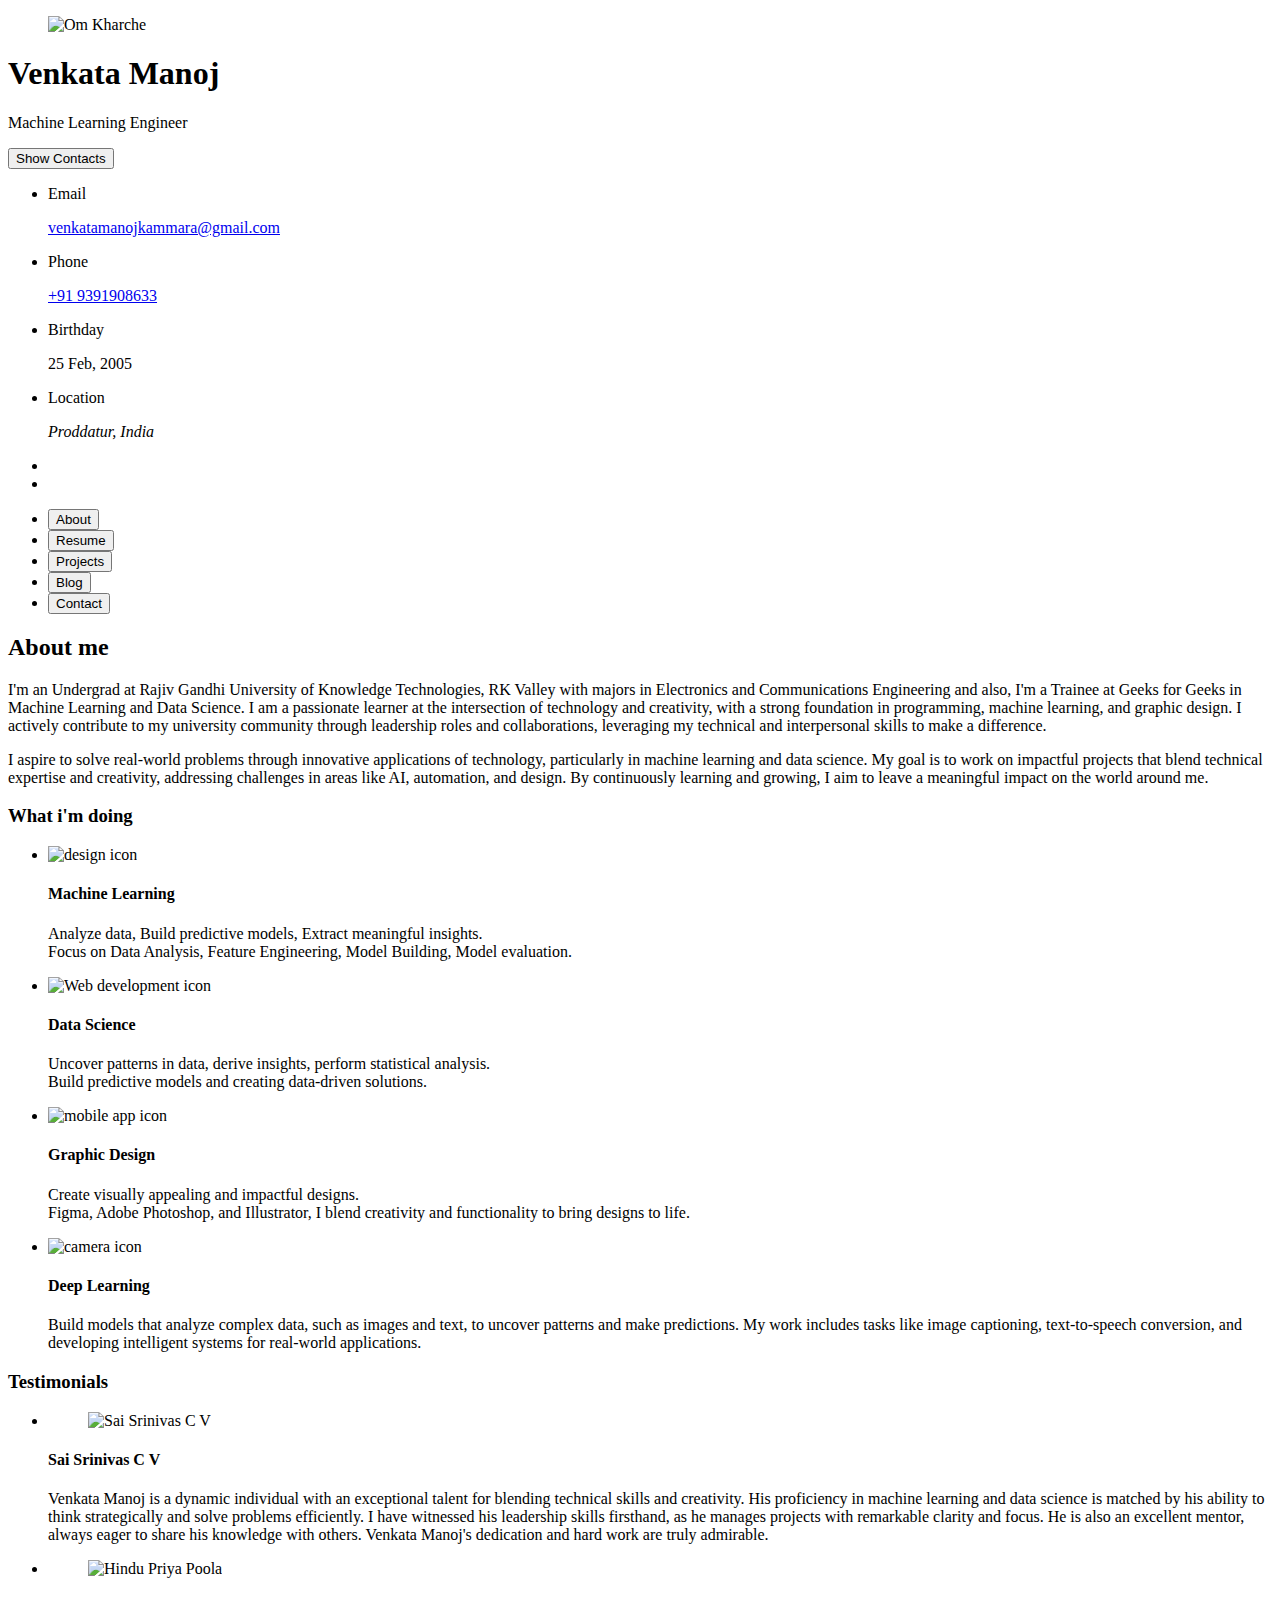
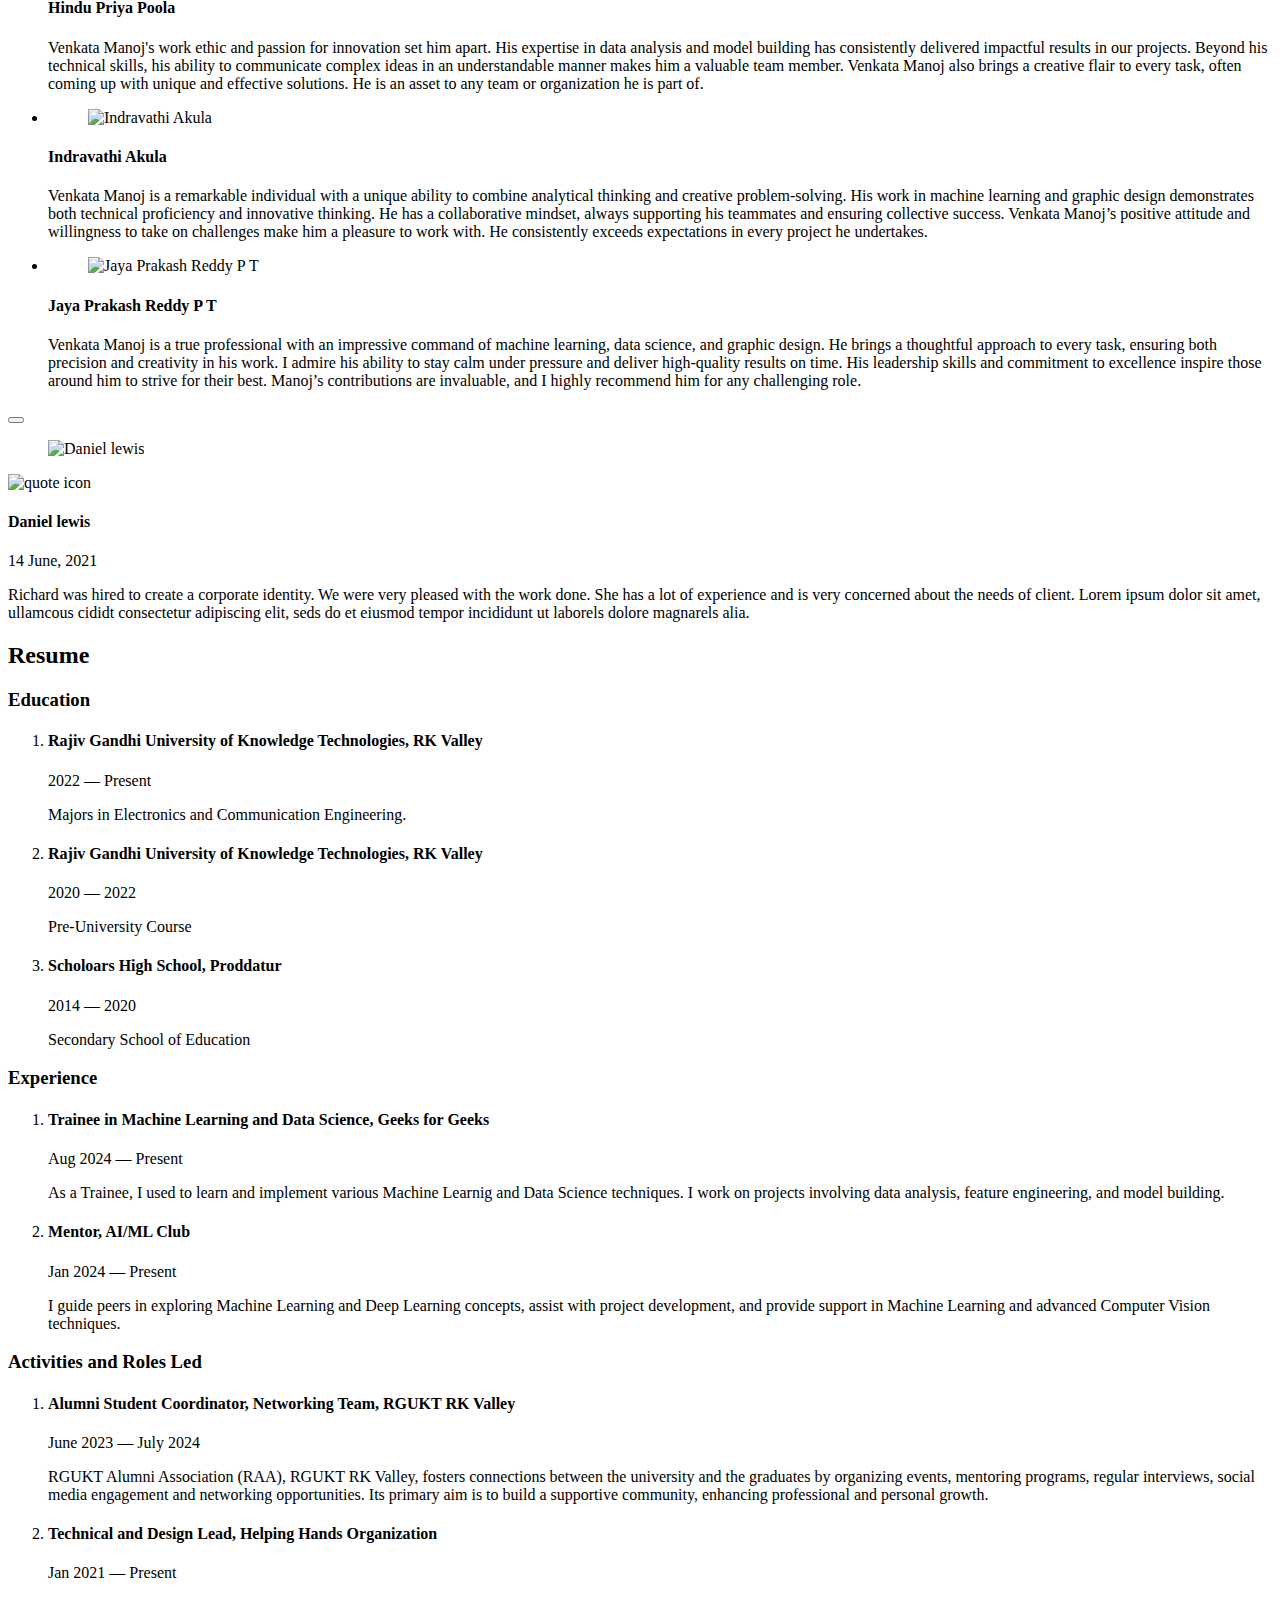
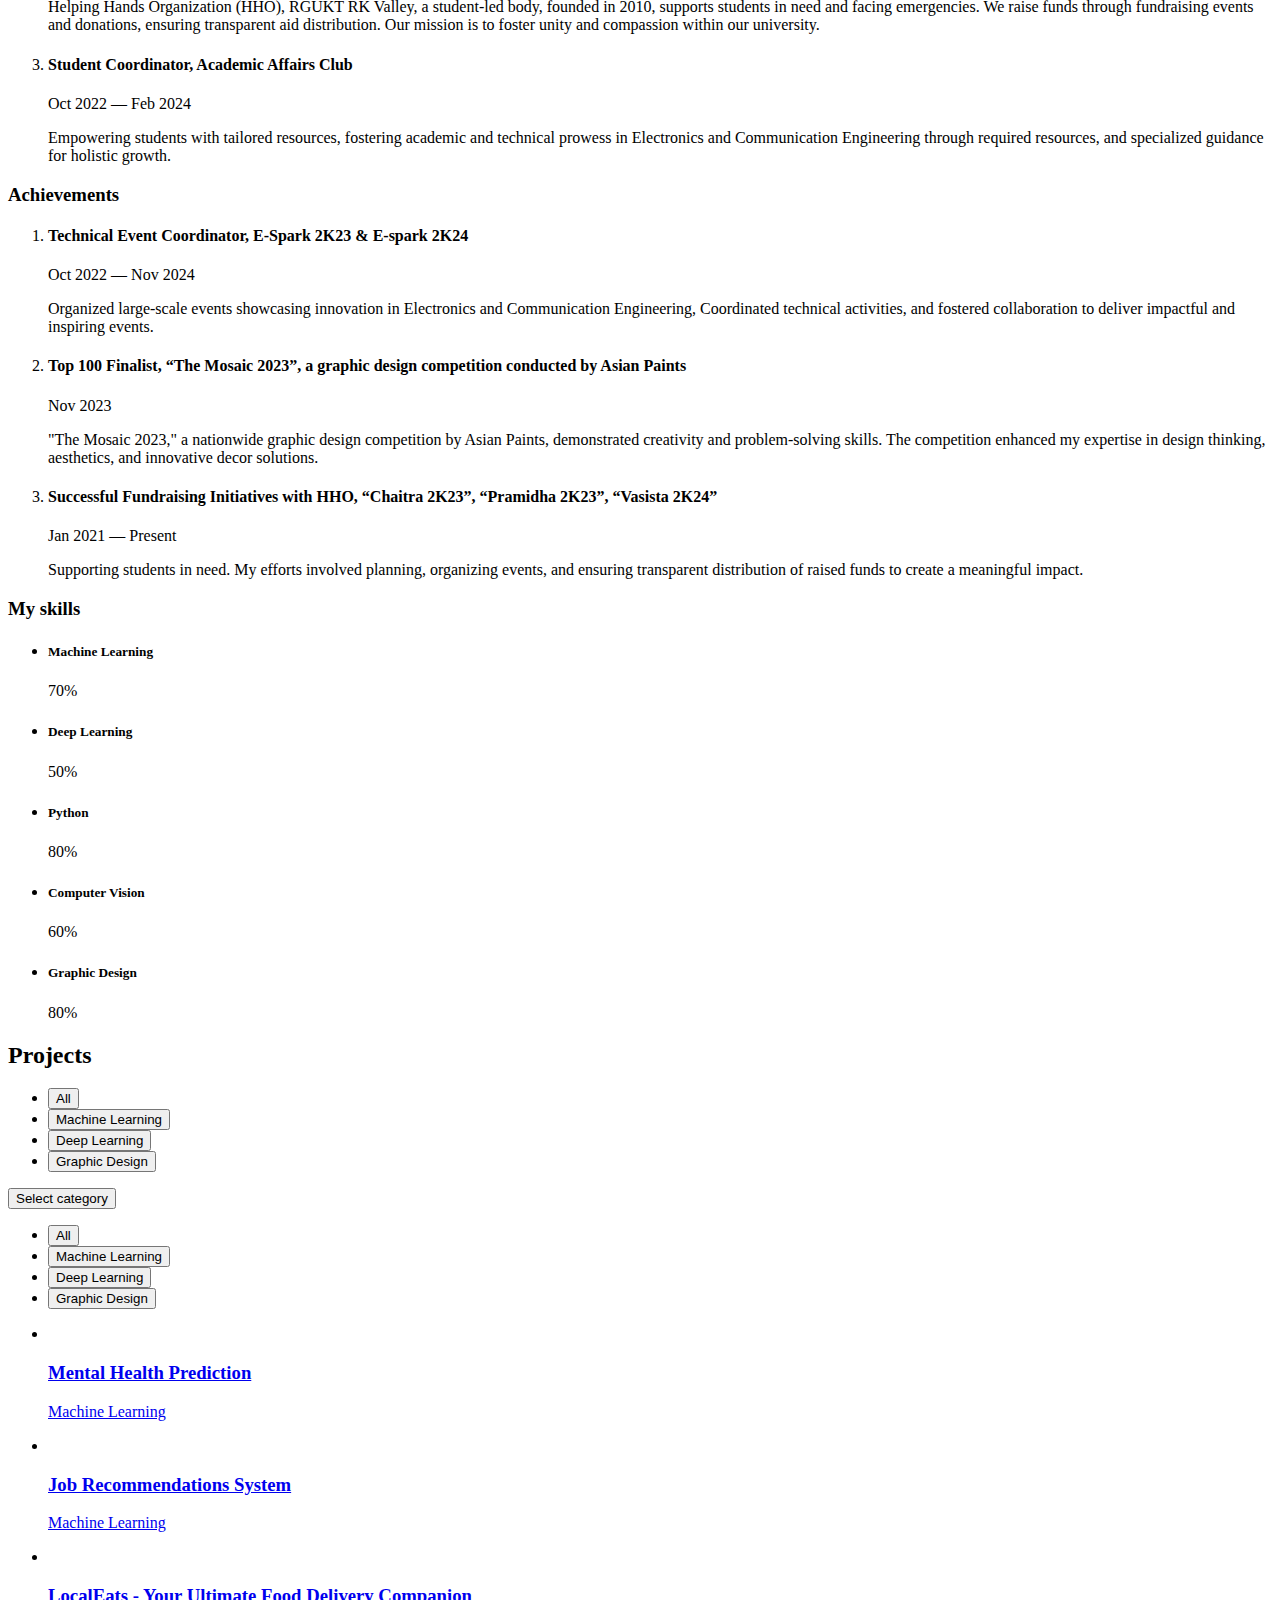
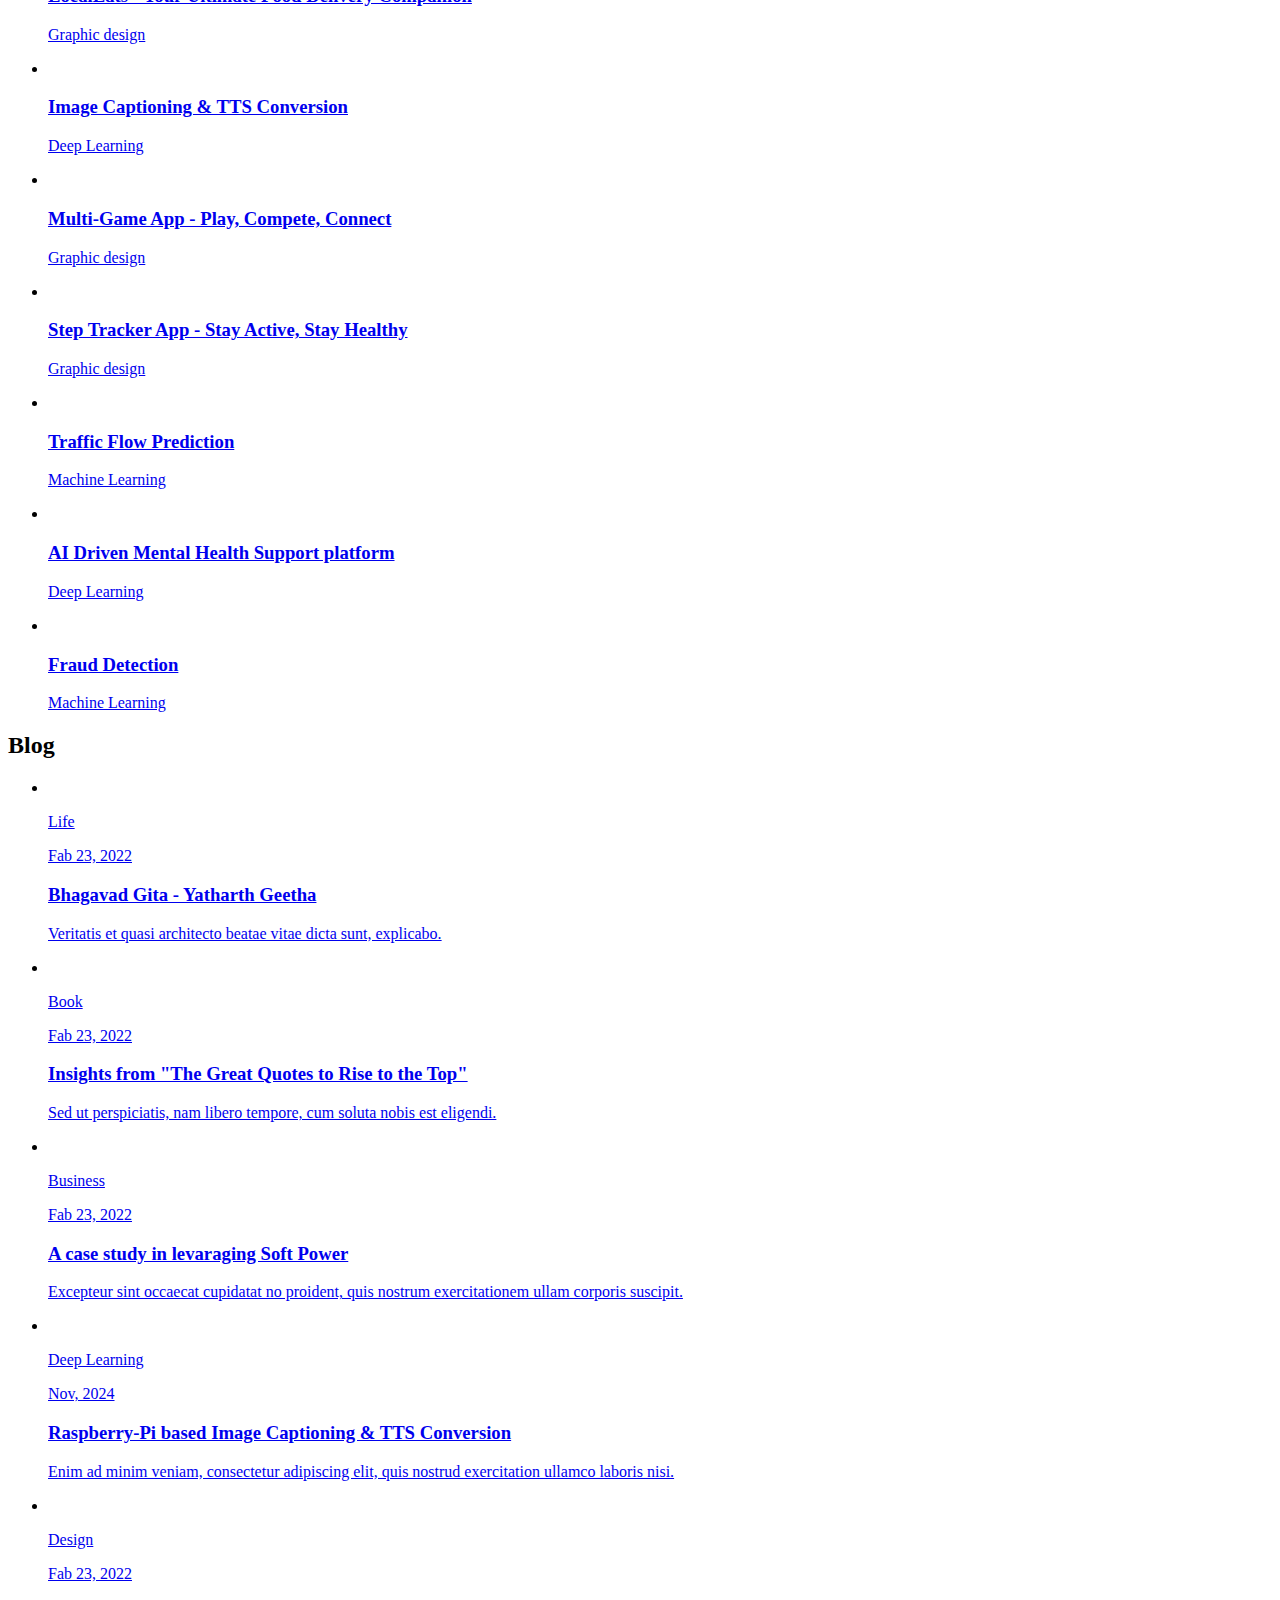
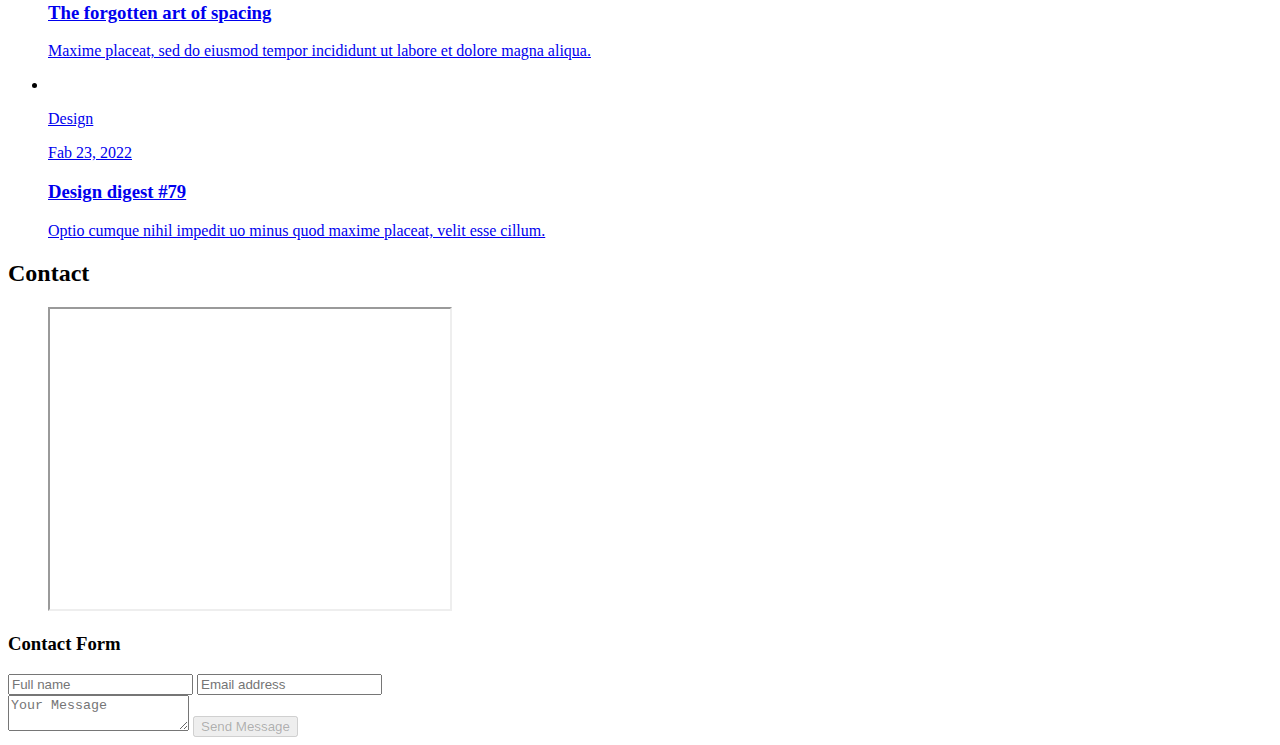
==== commit f689405d: "Update index.html" ====
--- a/index.html
+++ b/index.html
@@ -74,7 +74,7 @@
             <div class="contact-info">
               <p class="contact-title">Email</p>
 
-              <a href="mailto:omtestmail@gmail.com" class="contact-link">venkatamanojkammara@gmail.com</a>
+              <a href="mailto:venkatamanojkammara@gmail.com" class="contact-link">venkatamanojkammara@gmail.com</a>
             </div>
 
           </li>
@@ -602,7 +602,7 @@
 
             <li class="timeline-item">
 
-              <h4 class="h4 timeline-item-title">Mentor, AI/ML Club, RGUKT RK Valley</h4>
+              <h4 class="h4 timeline-item-title">Mentor, AI/ML Club</h4>
 
               <span>Jan 2024 — Present</span>
 
@@ -1166,14 +1166,14 @@
                 <div class="blog-content">
 
                   <div class="blog-meta">
-                    <p class="blog-category">Design</p>
+                    <p class="blog-category">Deep Learning</p>
 
                     <span class="dot"></span>
 
-                    <time datetime="2022-02-23">Fab 23, 2022</time>
-                  </div>
-
-                  <h3 class="h3 blog-item-title">UI interactions of the week</h3>
+                    <time datetime="2022-02-23">Nov, 2024</time>
+                  </div>
+
+                  <h3 class="h3 blog-item-title">Raspberry-Pi based Image Captioning & TTS Conversion</h3>
 
                   <p class="blog-text">
                     Enim ad minim veniam, consectetur adipiscing elit, quis nostrud exercitation ullamco laboris nisi.
@@ -1315,4 +1315,4 @@
 
 </body>
 
-</html>+</html>
